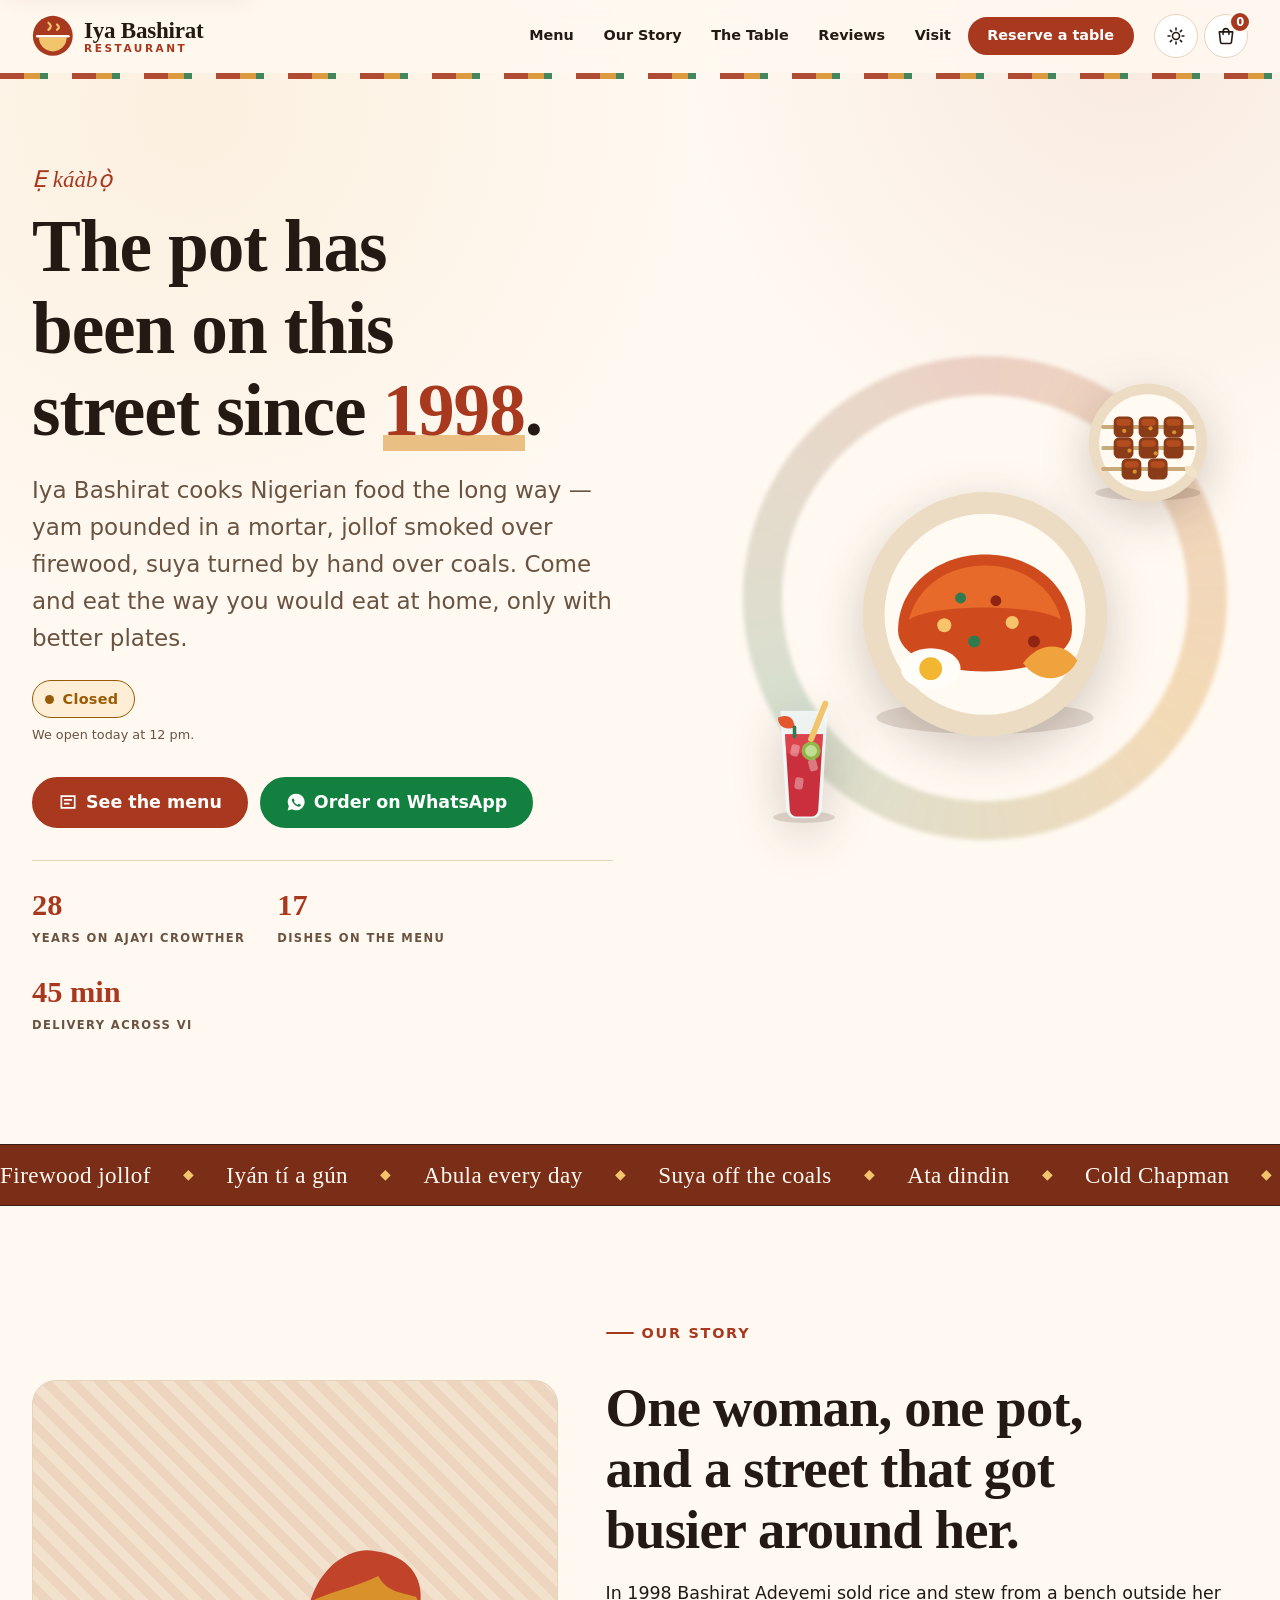
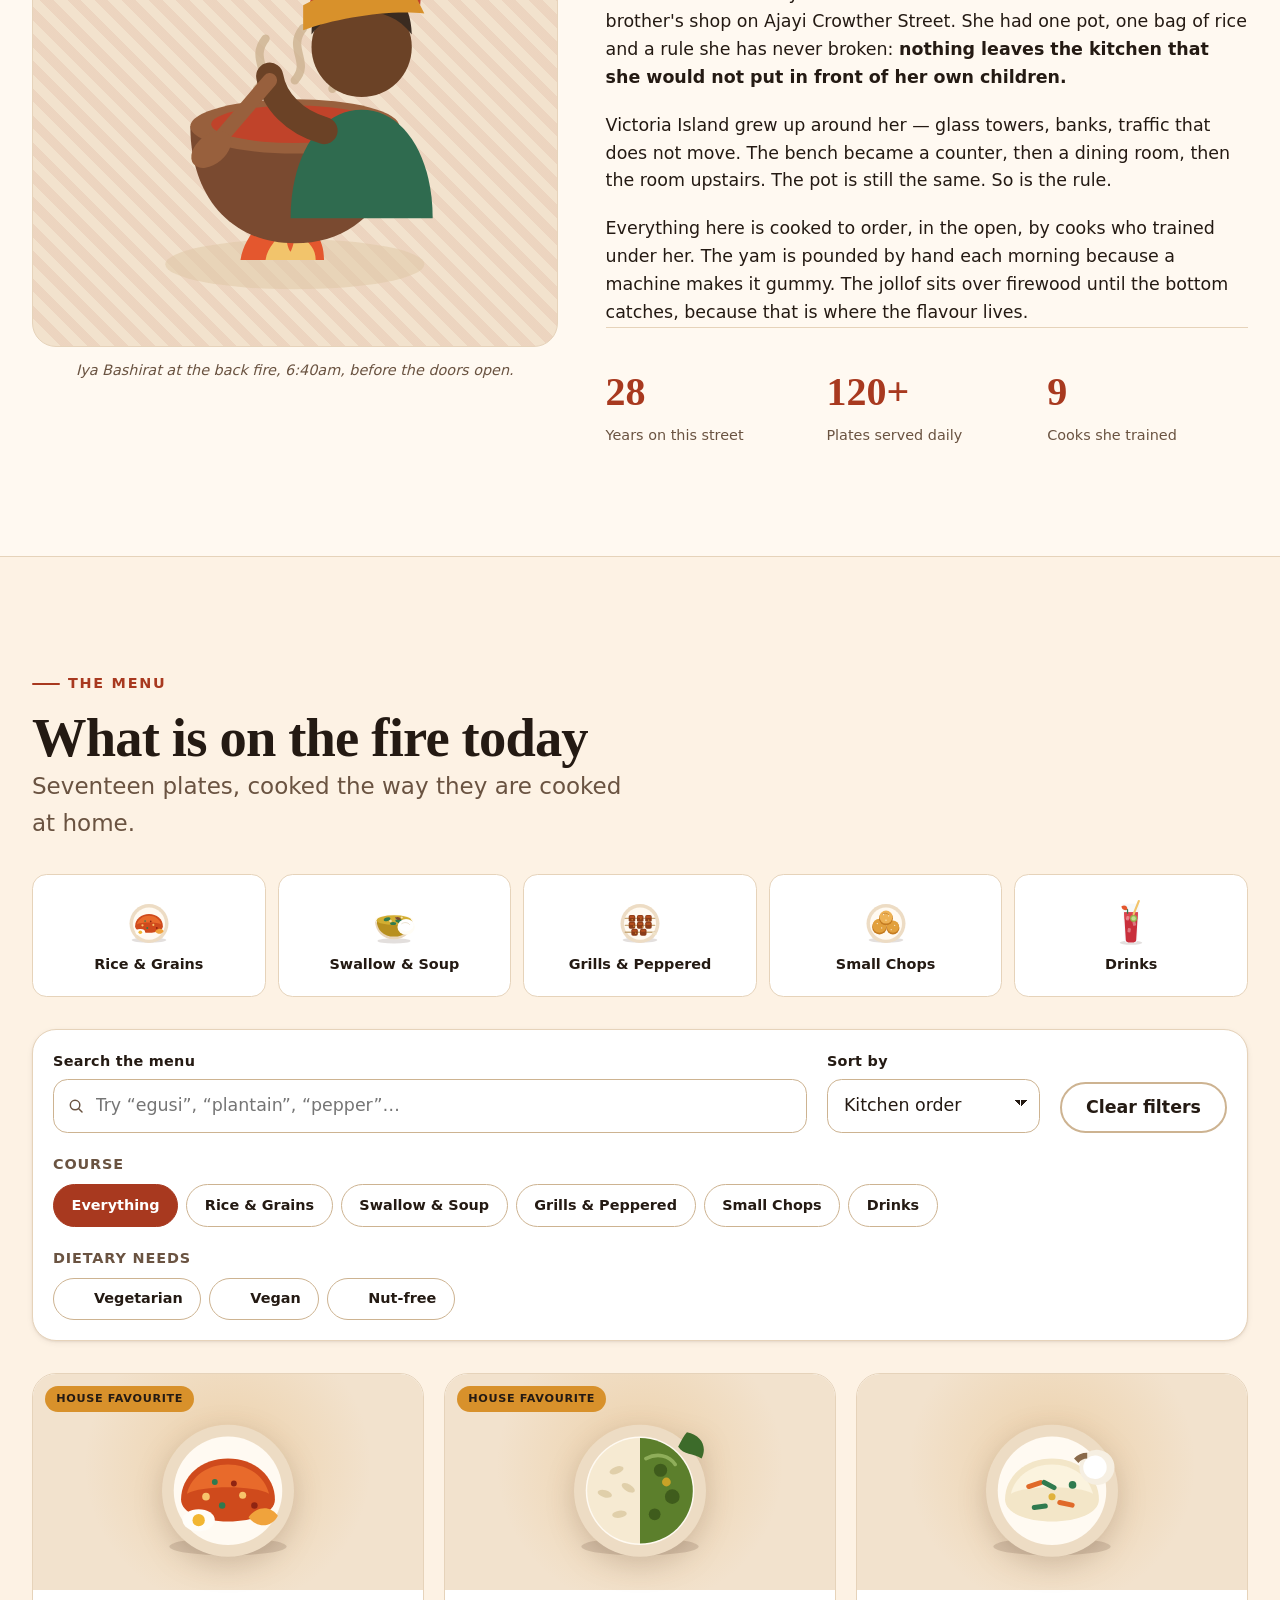
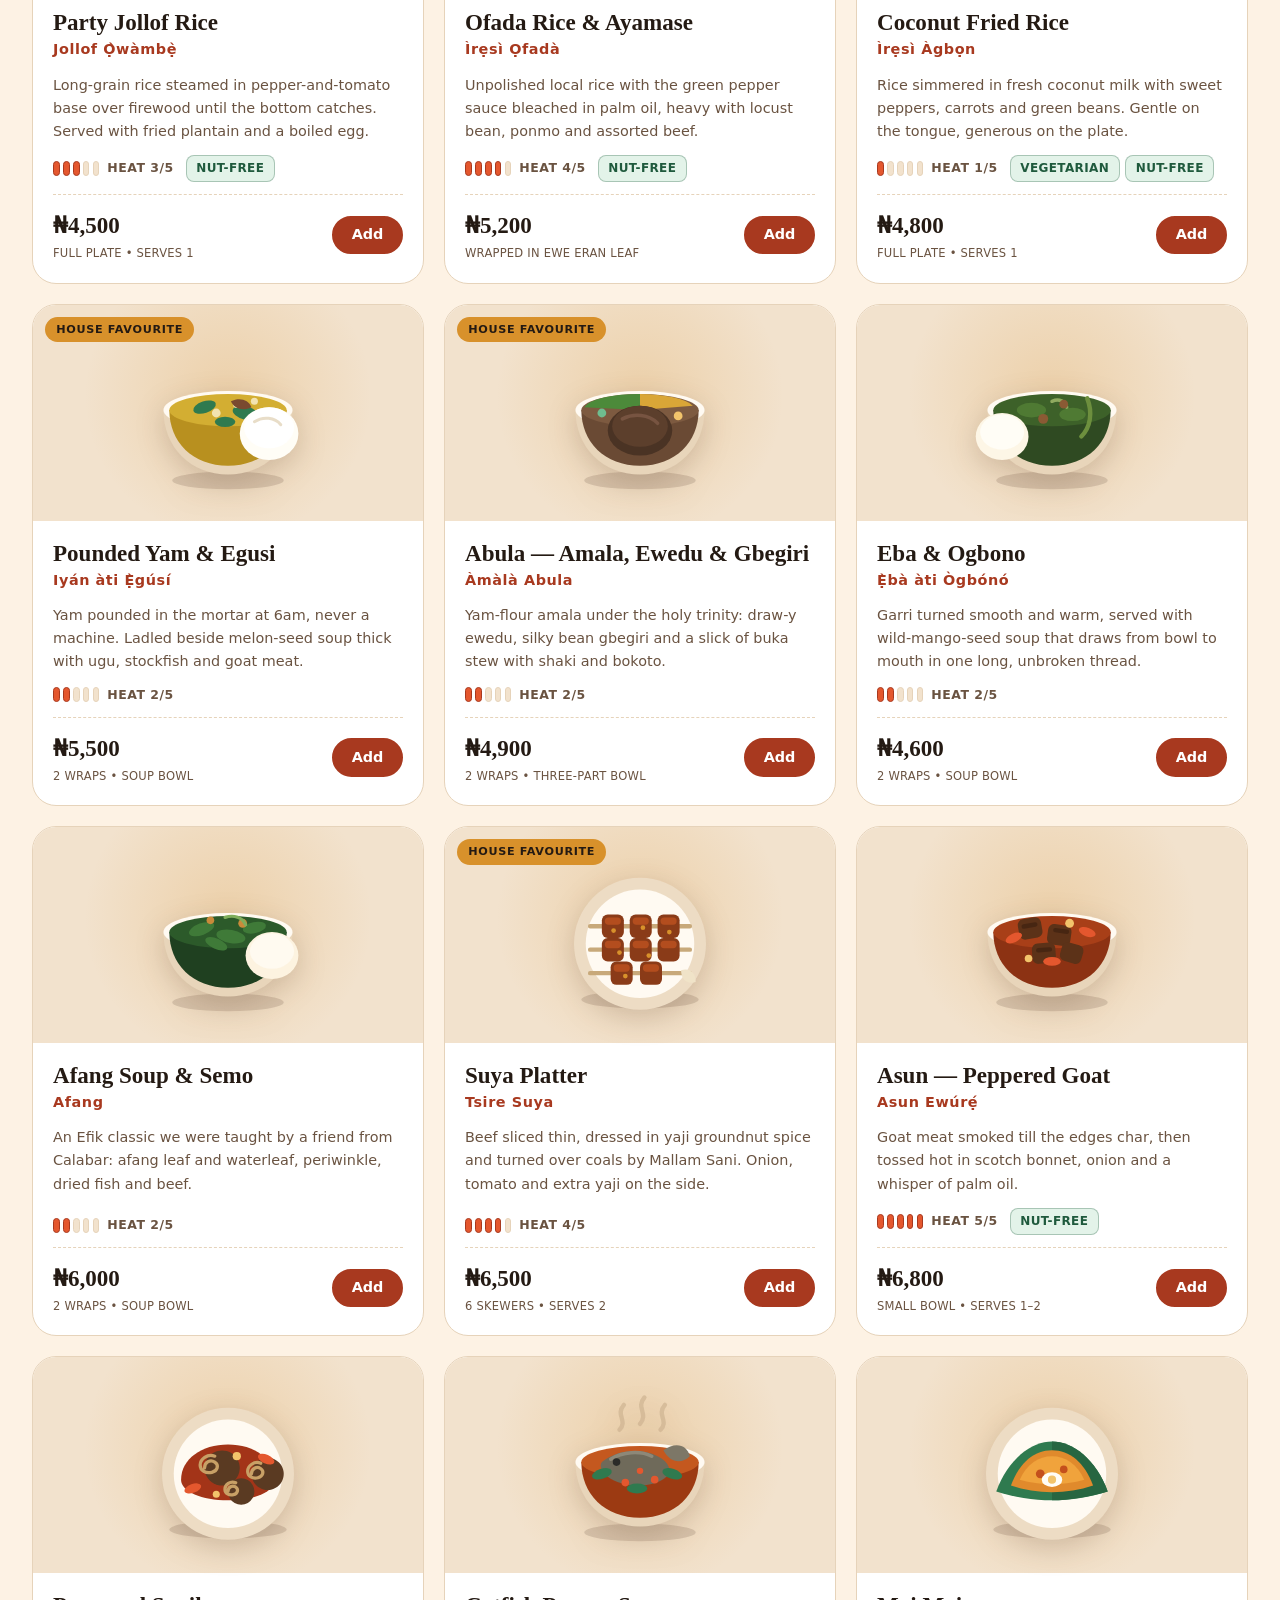
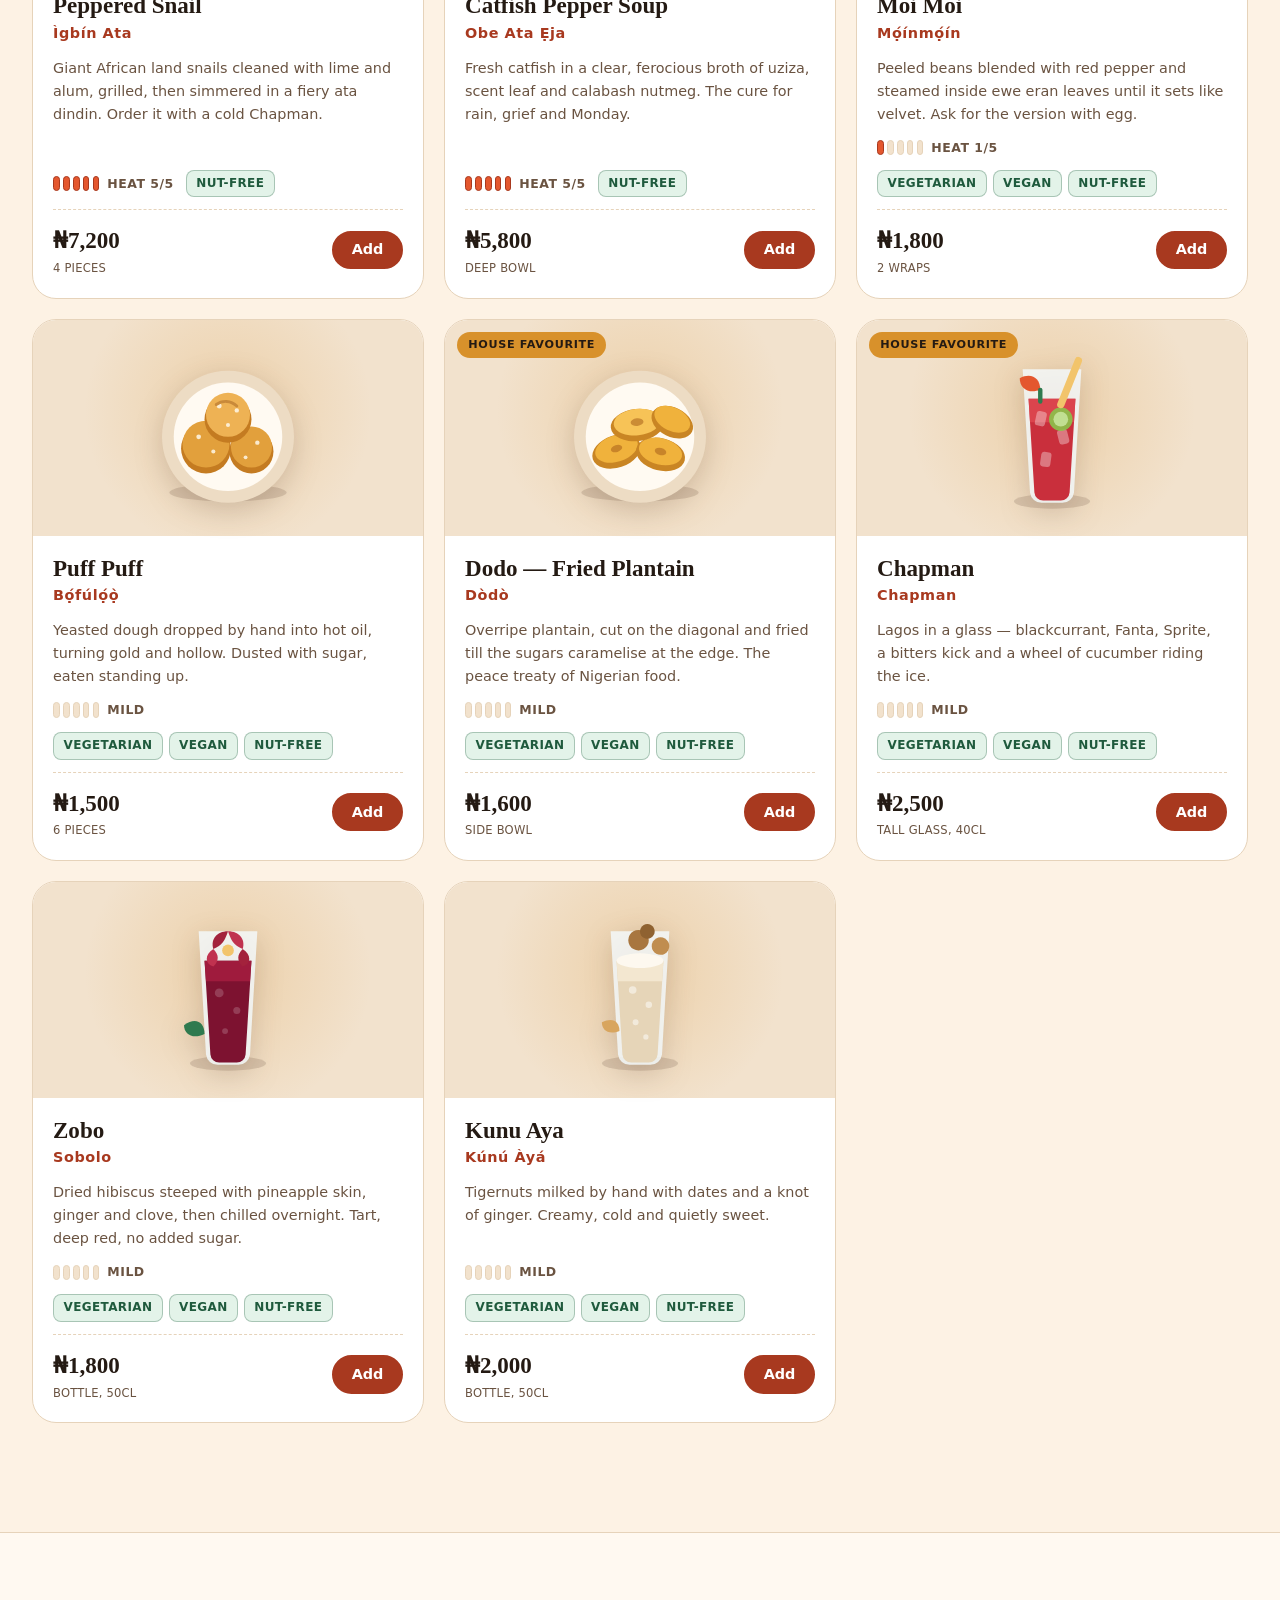
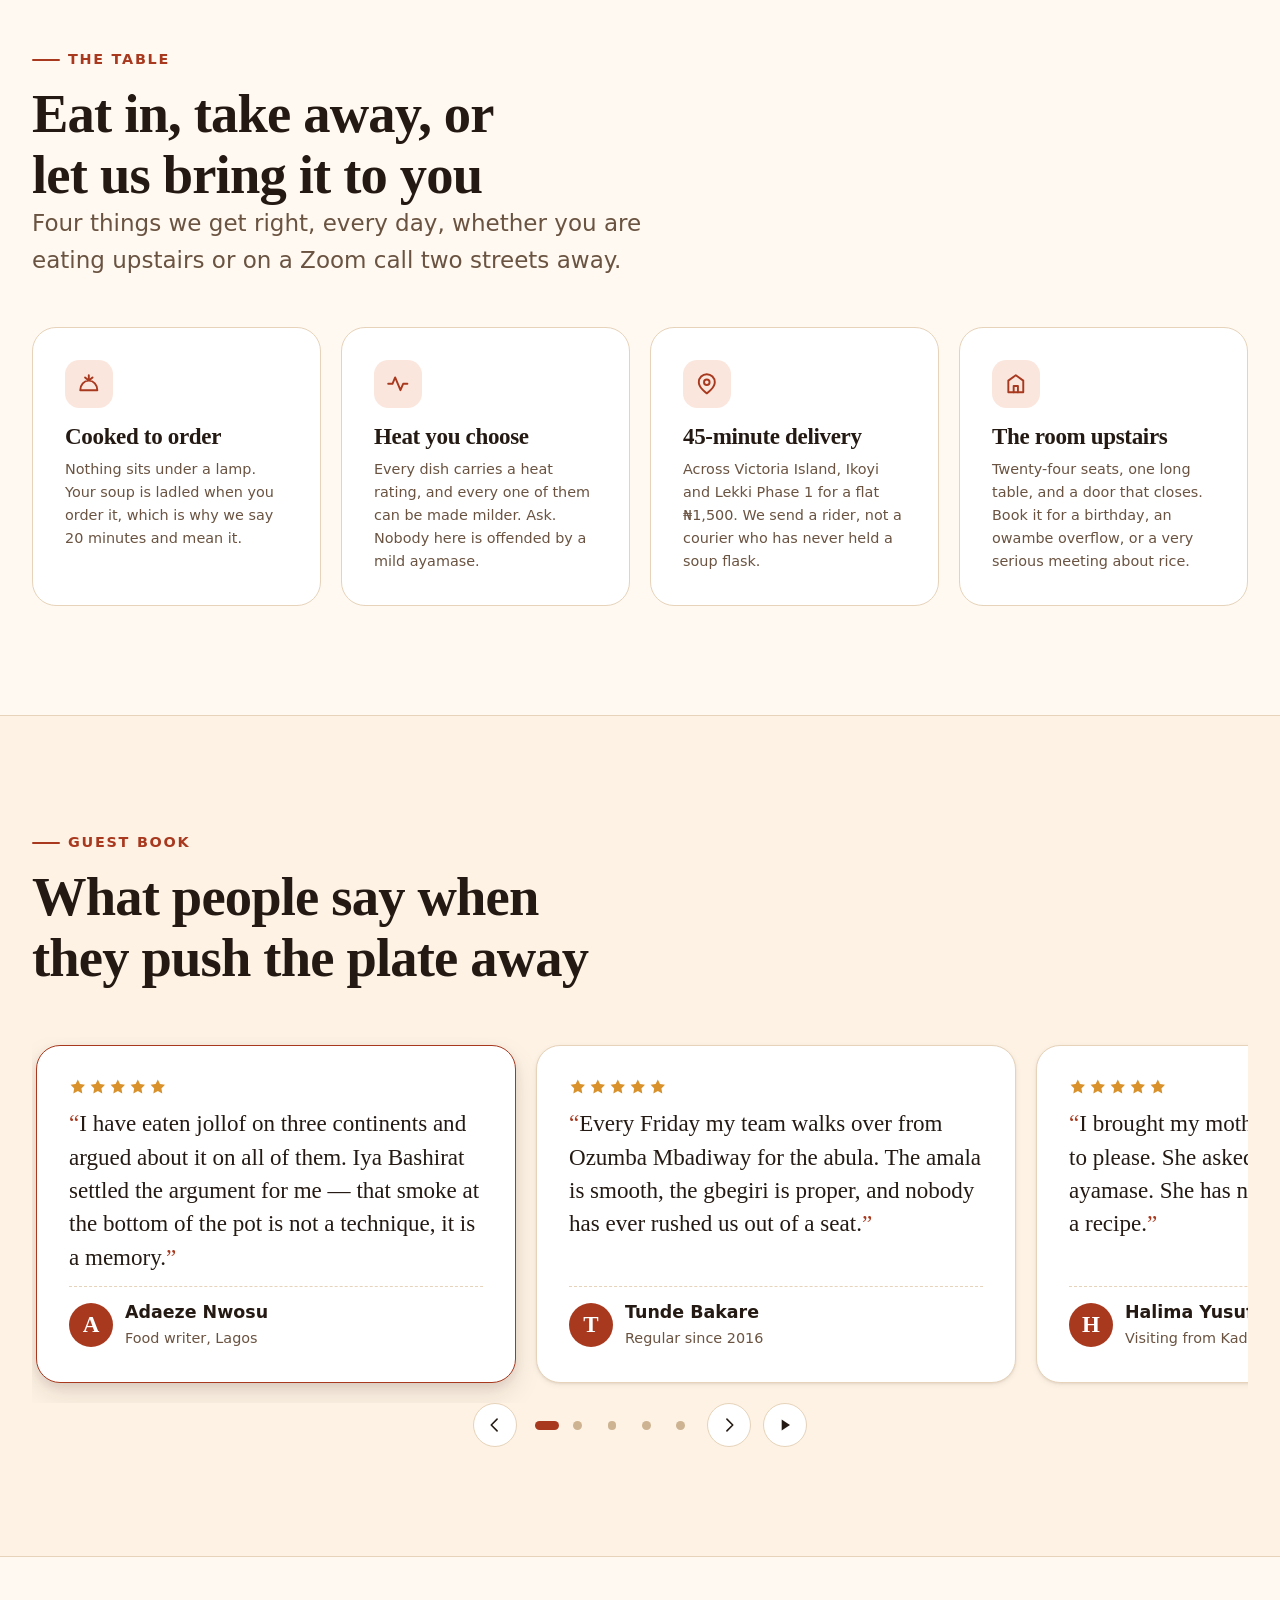
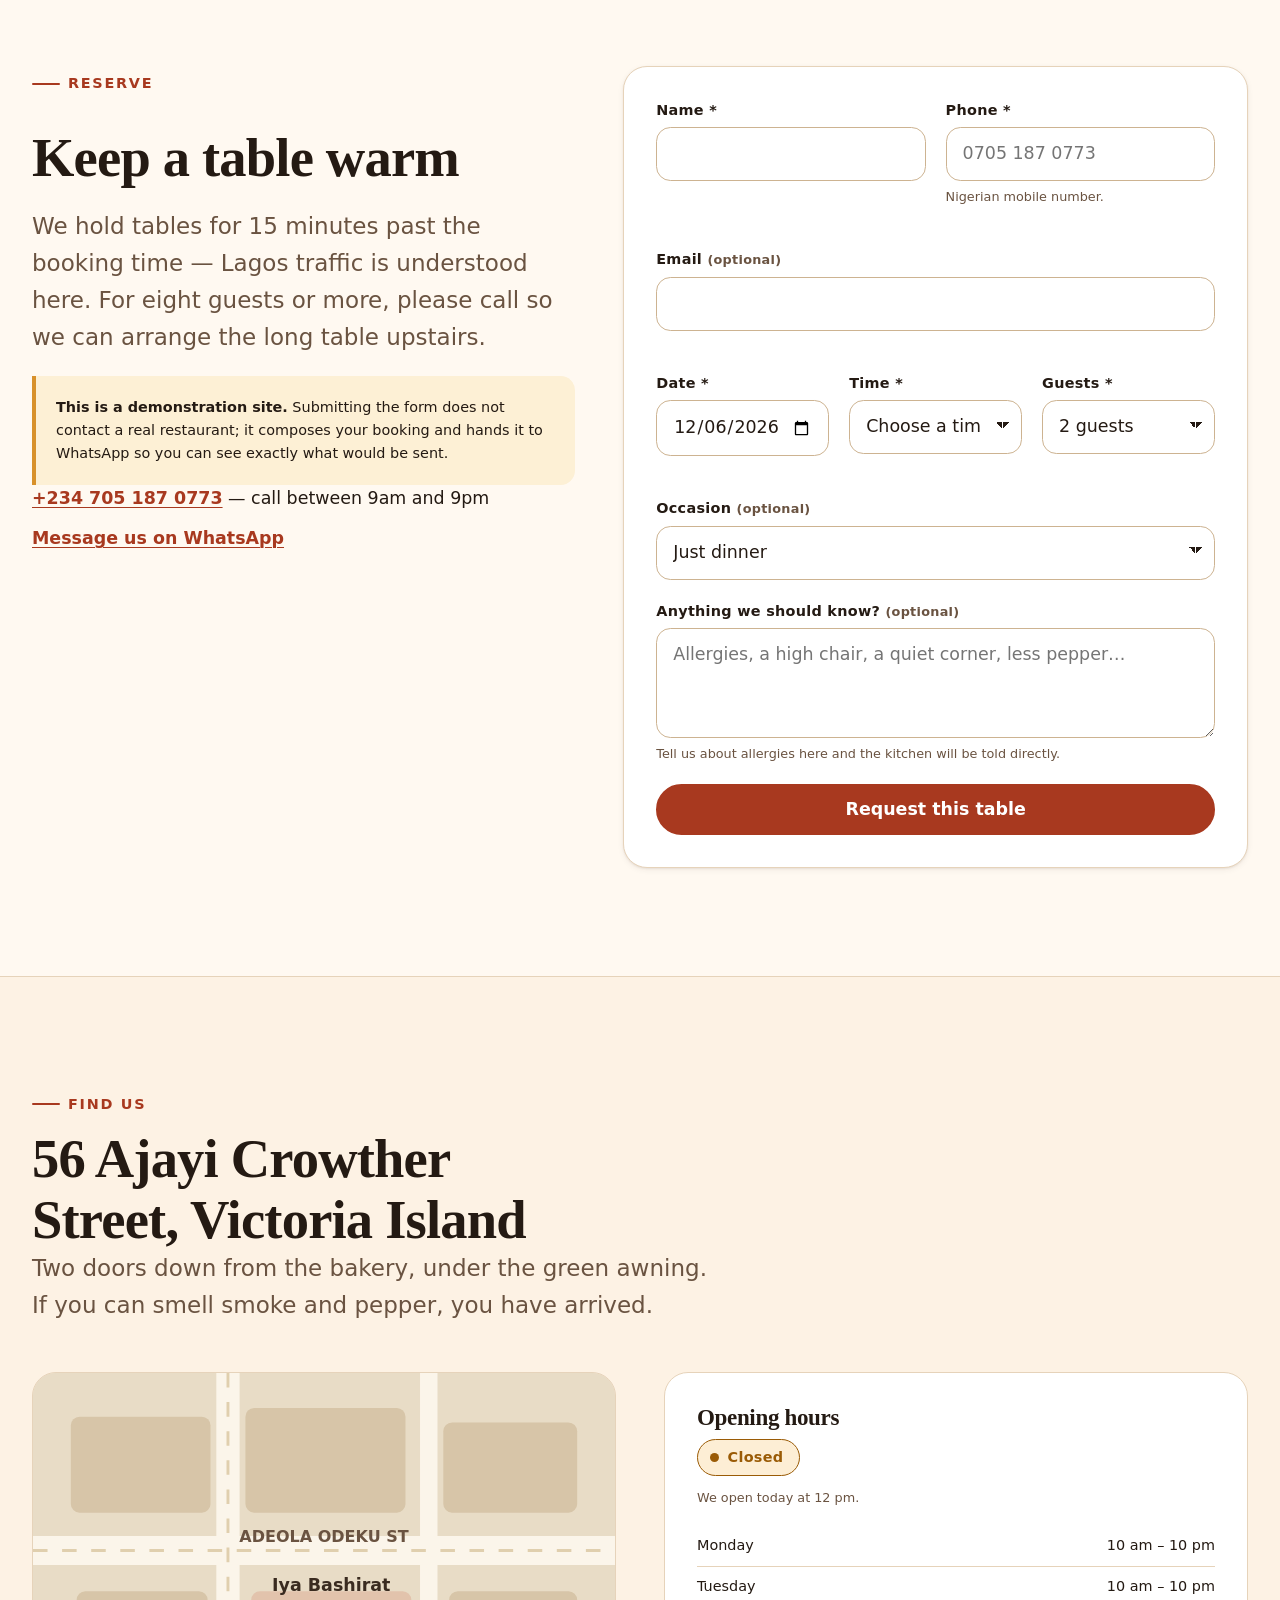
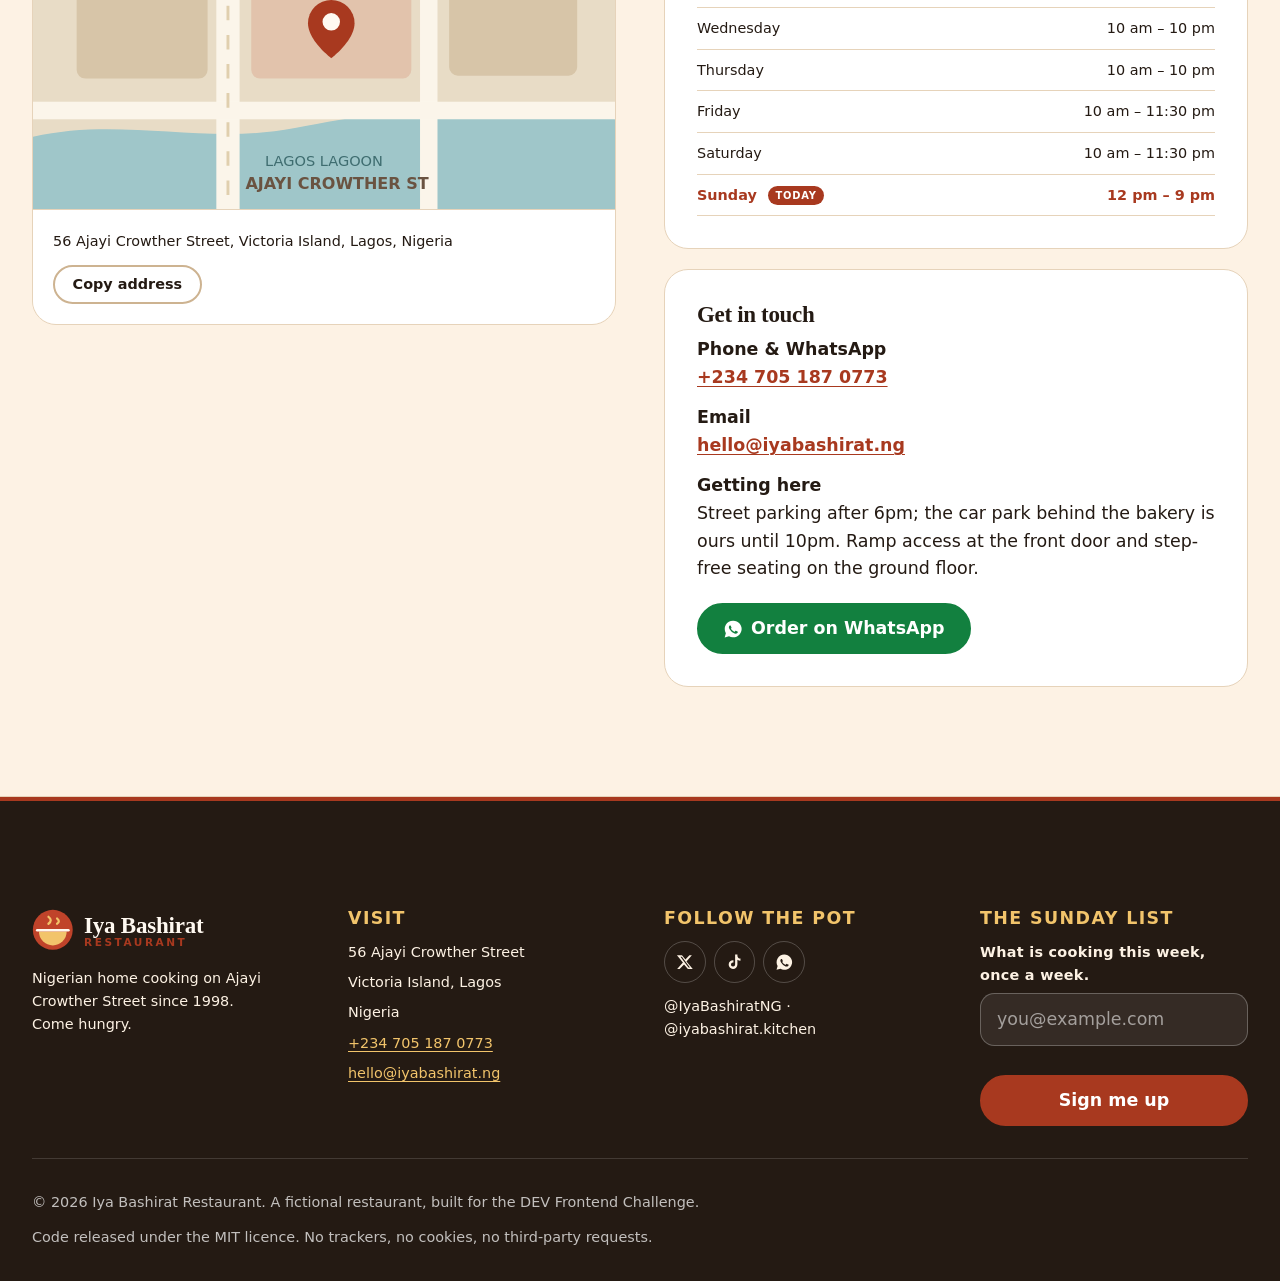
==== index.html @ 10c90447 "Iya Bashirat Restaurant — DEV Frontend Challenge landing page A landing page for a fictional Nigeria" ====
<!doctype html>
<html lang="en-NG" class="no-js">
<head>
<meta charset="utf-8">
<meta name="viewport" content="width=device-width, initial-scale=1">
<title>Iya Bashirat Restaurant — Nigerian Home Cooking in Victoria Island, Lagos</title>

<meta name="description" content="Iya Bashirat Restaurant serves jollof rice, abula, egusi, suya and pepper soup at 56 Ajayi Crowther Street, Victoria Island, Lagos. Order on WhatsApp or reserve a table.">
<meta name="theme-color" content="#fff8ef">
<meta name="color-scheme" content="light dark">

<meta property="og:type" content="restaurant">
<meta property="og:site_name" content="Iya Bashirat Restaurant">
<meta property="og:title" content="Iya Bashirat Restaurant — Nigerian Home Cooking in Lagos">
<meta property="og:description" content="Firewood jollof, pounded yam, suya from the coal pit. 56 Ajayi Crowther Street, Victoria Island.">
<meta property="og:locale" content="en_NG">
<meta name="twitter:card" content="summary_large_image">
<meta name="twitter:site" content="@IyaBashiratNG">

<link rel="icon" href="data:image/svg+xml,%3Csvg xmlns='http://www.w3.org/2000/svg' viewBox='0 0 32 32'%3E%3Crect width='32' height='32' rx='8' fill='%23a8391f'/%3E%3Cpath d='M5 17h22a11 11 0 0 1-22 0z' fill='%23f2c46b'/%3E%3Cpath d='M4 16h24' stroke='%23fff9f1' stroke-width='2.4' stroke-linecap='round'/%3E%3Cpath d='M16 6.5c2.2 1.6 2.2 3.4 0 5' stroke='%23f2c46b' stroke-width='2' stroke-linecap='round' fill='none'/%3E%3C/svg%3E">
<link rel="manifest" href="site.webmanifest">

<link rel="stylesheet" href="assets/css/base.css">
<link rel="stylesheet" href="assets/css/components.css">
<link rel="stylesheet" href="assets/css/sections.css">

<script type="module" src="assets/js/main.js"></script>

<script type="application/ld+json">
{
  "@context": "https://schema.org",
  "@type": "Restaurant",
  "name": "Iya Bashirat Restaurant",
  "description": "Nigerian home cooking — jollof rice, abula, egusi, suya and pepper soup — served in Victoria Island, Lagos since 1998.",
  "servesCuisine": ["Nigerian", "West African", "Yoruba"],
  "priceRange": "₦₦",
  "telephone": "+2347051870773",
  "email": "hello@iyabashirat.ng",
  "address": {
    "@type": "PostalAddress",
    "streetAddress": "56 Ajayi Crowther Street",
    "addressLocality": "Victoria Island",
    "addressRegion": "Lagos",
    "addressCountry": "NG"
  },
  "geo": { "@type": "GeoCoordinates", "latitude": 6.4281, "longitude": 3.4219 },
  "sameAs": [
    "https://x.com/IyaBashiratNG",
    "https://www.tiktok.com/@iyabashirat.kitchen"
  ],
  "openingHoursSpecification": [
    { "@type": "OpeningHoursSpecification", "dayOfWeek": ["Monday","Tuesday","Wednesday","Thursday"], "opens": "10:00", "closes": "22:00" },
    { "@type": "OpeningHoursSpecification", "dayOfWeek": ["Friday","Saturday"], "opens": "10:00", "closes": "23:30" },
    { "@type": "OpeningHoursSpecification", "dayOfWeek": "Sunday", "opens": "12:00", "closes": "21:00" }
  ],
  "acceptsReservations": "True"
}
</script>
</head>

<body>
<a class="skip-link" href="#main">Skip to main content</a>
<div id="header-sentinel" aria-hidden="true"></div>

<!-- ============================================================ header -->
<header class="site-header">
  <div class="shell header__inner">
    <a class="brand" href="#top">
      <svg class="brand__mark" viewBox="0 0 48 48" aria-hidden="true" focusable="false">
        <circle cx="24" cy="24" r="23" fill="var(--brand)"/>
        <path d="M8 26h32a16 16 0 0 1-32 0z" fill="var(--gold-300)"/>
        <path d="M6 24.5h36" stroke="var(--cream-50)" stroke-width="3" stroke-linecap="round"/>
        <path d="M19 9c3.5 2.6 3.5 5.4 0 8M29 11c2.6 2 2.6 4 0 6" stroke="var(--gold-300)"
              stroke-width="2.6" stroke-linecap="round" fill="none"/>
      </svg>
      <span>
        <span class="brand__name">Iya Bashirat</span>
        <span class="brand__sub">Restaurant</span>
      </span>
    </a>

    <nav id="primary-nav" class="site-nav" aria-label="Primary">
      <ul class="nav__list">
        <li><a class="nav__link" href="#menu">Menu</a></li>
        <li><a class="nav__link" href="#story">Our Story</a></li>
        <li><a class="nav__link" href="#experience">The Table</a></li>
        <li><a class="nav__link" href="#reviews">Reviews</a></li>
        <li><a class="nav__link" href="#visit">Visit</a></li>
        <li><a class="btn btn--primary btn--sm" href="#reserve">Reserve a table</a></li>
      </ul>
    </nav>

    <div class="header__actions">
      <button type="button" class="icon-btn" id="theme-toggle" aria-pressed="false"
              aria-label="Switch to dark mode" title="Switch to dark mode">
        <svg viewBox="0 0 24 24" aria-hidden="true" focusable="false">
          <circle cx="12" cy="12" r="4.2"/>
          <path d="M12 2.5v2.2M12 19.3v2.2M2.5 12h2.2M19.3 12h2.2M5.2 5.2l1.6 1.6M17.2 17.2l1.6 1.6M18.8 5.2l-1.6 1.6M6.8 17.2l-1.6 1.6"/>
        </svg>
      </button>

      <button type="button" class="icon-btn tray-toggle" id="tray-toggle" aria-label="Order tray, empty">
        <svg viewBox="0 0 24 24" aria-hidden="true" focusable="false">
          <path d="M4 7h16l-1.4 12.1a2 2 0 0 1-2 1.9H7.4a2 2 0 0 1-2-1.9z"/>
          <path d="M8.5 10V6.6a3.5 3.5 0 0 1 7 0V10"/>
        </svg>
        <span class="tray-toggle__count" id="tray-count" hidden>0</span>
      </button>

      <button type="button" class="icon-btn nav-toggle" id="nav-toggle"
              aria-expanded="false" aria-controls="primary-nav" aria-label="Open menu">
        <svg viewBox="0 0 24 24" aria-hidden="true" focusable="false">
          <path d="M4 7h16M4 12h16M4 17h16"/>
        </svg>
      </button>
    </div>
  </div>
</header>

<main id="main">

  <!-- ============================================================ hero -->
  <section class="hero" id="top" aria-labelledby="hero-title">
    <div class="shell hero__grid">
      <div>
        <p class="hero__greeting" lang="yo">Ẹ káàbọ̀ <span lang="en" class="visually-hidden">— welcome</span></p>
        <h1 class="hero__title" id="hero-title">
          The pot has been on this street since <em>1998</em>.
        </h1>
        <p class="lede">
          Iya Bashirat cooks Nigerian food the long way — yam pounded in a mortar,
          jollof smoked over firewood, suya turned by hand over coals. Come and eat
          the way you would eat at home, only with better plates.
        </p>

        <p class="open-badge is-open" data-open-badge style="margin-top:1.5rem">
          <span class="open-badge__dot" aria-hidden="true"></span>
          <span data-open-label>Open now</span>
        </p>
        <p class="field__hint" data-open-detail style="margin-top:.4rem">
          Serving daily from 10 in the morning.
        </p>

        <div class="hero__actions">
          <a class="btn btn--primary" href="#menu">
            <svg class="btn__icon" viewBox="0 0 24 24" aria-hidden="true" focusable="false">
              <path d="M4 5h16v14H4z" fill="none" stroke="currentColor" stroke-width="2"/>
              <path d="M8 9.5h8M8 14h5" stroke="currentColor" stroke-width="2" stroke-linecap="round"/>
            </svg>
            See the menu
          </a>
          <a class="btn btn--whatsapp" data-whatsapp-message="Hello Iya Bashirat! I would like to place an order."
             href="https://wa.me/2347051870773" target="_blank" rel="noopener noreferrer">
            <svg class="btn__icon" viewBox="0 0 24 24" aria-hidden="true" focusable="false">
              <path d="M12 2a10 10 0 0 0-8.6 15L2 22l5.2-1.4A10 10 0 1 0 12 2zm5.6 14.2c-.2.7-1.4 1.3-2 1.4-.5.1-1.1.1-1.8-.1a13 13 0 0 1-5.9-5.2c-.4-.7-.9-1.6-.9-2.5s.5-1.4.7-1.6c.2-.2.4-.3.6-.3h.5c.2 0 .4 0 .6.5l.8 2c.1.2 0 .4-.1.5l-.4.5c-.1.2-.3.3-.1.6a9 9 0 0 0 3.8 3.3c.3.1.5.1.6-.1l.7-.9c.2-.2.3-.2.6-.1l2 .9c.3.1.4.2.4.4z"/>
            </svg>
            Order on WhatsApp
          </a>
        </div>

        <dl class="hero__facts">
          <div class="hero__fact">
            <dt>Years on Ajayi Crowther</dt>
            <dd>28</dd>
          </div>
          <div class="hero__fact">
            <dt>Dishes on the menu</dt>
            <dd>17</dd>
          </div>
          <div class="hero__fact">
            <dt>Delivery across VI</dt>
            <dd>45 min</dd>
          </div>
        </dl>
      </div>

      <div class="hero__plate" aria-hidden="true">
        <div class="hero__plate-ring"></div>
        <svg class="hero__dish hero__dish--main" viewBox="0 0 120 120"><use href="#dish-jollof"></use></svg>
        <svg class="hero__dish hero__dish--a" viewBox="0 0 120 120"><use href="#dish-suya"></use></svg>
        <svg class="hero__dish hero__dish--b" viewBox="0 0 120 120"><use href="#dish-chapman"></use></svg>
      </div>
    </div>
  </section>

  <!-- ========================================================== ribbon -->
  <div class="ribbon" aria-hidden="true">
    <div class="ribbon__track">
      <span class="ribbon__item">Firewood jollof</span>
      <span class="ribbon__item">Iyán tí a gún</span>
      <span class="ribbon__item">Abula every day</span>
      <span class="ribbon__item">Suya off the coals</span>
      <span class="ribbon__item">Ata dindin</span>
      <span class="ribbon__item">Cold Chapman</span>
      <span class="ribbon__item">Firewood jollof</span>
      <span class="ribbon__item">Iyán tí a gún</span>
      <span class="ribbon__item">Abula every day</span>
      <span class="ribbon__item">Suya off the coals</span>
      <span class="ribbon__item">Ata dindin</span>
      <span class="ribbon__item">Cold Chapman</span>
    </div>
  </div>

  <!-- =========================================================== story -->
  <section class="section" id="story" aria-labelledby="story-title">
    <div class="shell story__grid">
      <div data-reveal>
        <div class="story__portrait">
          <svg viewBox="0 0 220 240" role="img" aria-labelledby="portrait-title">
            <title id="portrait-title">An illustration of Iya Bashirat stirring a clay pot over a wood fire</title>
            <!-- fire -->
            <ellipse cx="110" cy="216" rx="62" ry="12" fill="#e0c9a8" opacity=".55"/>
            <path d="M84 214c2-12 10-16 12-26 6 8 4 14 8 18 3-6 2-12 8-16 6 10 12 12 12 24z" fill="#e4572e"/>
            <path d="M96 214c1-7 6-9 7-15 4 5 3 9 5 11 2-4 1-7 5-9 4 6 7 7 7 13z" fill="#f2c46b"/>
            <!-- pot -->
            <path d="M60 150h100c0 34-20 56-50 56s-50-22-50-56z" fill="#7a4a30"/>
            <ellipse cx="110" cy="150" rx="50" ry="13" fill="#98603d"/>
            <ellipse cx="110" cy="149" rx="40" ry="9" fill="#c0432a"/>
            <!-- steam -->
            <path d="M92 132c8-8-4-14 4-24M110 128c8-9-4-15 4-25M128 132c8-8-4-14 4-24"
                  fill="none" stroke="#cdb391" stroke-width="4" stroke-linecap="round" opacity=".8"/>
            <!-- figure -->
            <path d="M150 200c0-30 14-52 34-52s34 22 34 52z" fill="#2f6b4f" transform="translate(-42 -6)"/>
            <circle cx="142" cy="112" r="24" fill="#6b4226"/>
            <path d="M118 106c0-16 11-27 24-27s24 11 24 27c-6-8-14-11-24-11s-18 3-24 11z" fill="#3a2b20"/>
            <!-- head wrap -->
            <path d="M116 96c4-22 20-32 32-30 16 2 24 12 22 26-4-6-12-4-18-10-8 8-24 8-36 14z" fill="#c0432a"/>
            <path d="M114 92c10-6 24-8 36-14 4 8 12 8 18 10l4 8c-16-2-42 2-58 8z" fill="#d8912b"/>
            <!-- arm to spoon -->
            <path d="M124 152c-14-4-24-14-26-26" fill="none" stroke="#6b4226" stroke-width="13" stroke-linecap="round"/>
            <path d="M98 128 74 156" stroke="#98603d" stroke-width="7" stroke-linecap="round"/>
            <ellipse cx="70" cy="161" rx="11" ry="7" fill="#98603d" transform="rotate(-40 70 161)"/>
          </svg>
        </div>
        <p class="story__caption">Iya Bashirat at the back fire, 6:40am, before the doors open.</p>
      </div>

      <div class="stack" data-reveal style="--reveal-delay:1">
        <p class="eyebrow">Our story</p>
        <h2 id="story-title">One woman, one pot, and a street that got busier around her.</h2>
        <p>
          In 1998 Bashirat Adeyemi sold rice and stew from a bench outside her brother's
          shop on Ajayi Crowther Street. She had one pot, one bag of rice and a rule she
          has never broken: <strong>nothing leaves the kitchen that she would not put in
          front of her own children.</strong>
        </p>
        <p>
          Victoria Island grew up around her — glass towers, banks, traffic that does not
          move. The bench became a counter, then a dining room, then the room upstairs.
          The pot is still the same. So is the rule.
        </p>
        <p>
          Everything here is cooked to order, in the open, by cooks who trained under her.
          The yam is pounded by hand each morning because a machine makes it gummy. The
          jollof sits over firewood until the bottom catches, because that is where the
          flavour lives.
        </p>

        <dl class="stats">
          <div>
            <dd class="stats__value" data-count="28">28</dd>
            <dt class="stats__label">Years on this street</dt>
          </div>
          <div>
            <dd class="stats__value" data-count="120" data-count-suffix="+">120+</dd>
            <dt class="stats__label">Plates served daily</dt>
          </div>
          <div>
            <dd class="stats__value" data-count="9">9</dd>
            <dt class="stats__label">Cooks she trained</dt>
          </div>
        </dl>
      </div>
    </div>
  </section>

  <!-- ============================================================ menu -->
  <section class="section section--tint" id="menu" aria-labelledby="menu-title">
    <div class="shell">
      <div class="menu__head">
        <div class="section-head" style="margin-bottom:0">
          <p class="eyebrow">The menu</p>
          <h2 id="menu-title">What is on the fire today</h2>
          <p class="lede" id="menu-blurb">
            Seventeen plates, cooked the way they are cooked at home.
          </p>
        </div>
      </div>

      <noscript>
        <p class="no-js-note">
          The interactive menu needs JavaScript. You can still see everything we cook by
          calling <a href="tel:+2347051870773">+234 705 187 0773</a> — we will read it to you.
        </p>
      </noscript>

      <ul class="category-strip">
        <li>
          <button type="button" class="category-tile" data-jump-category="rice">
            <svg viewBox="0 0 120 120" aria-hidden="true"><use href="#dish-jollof"></use></svg>
            Rice &amp; Grains
          </button>
        </li>
        <li>
          <button type="button" class="category-tile" data-jump-category="swallow">
            <svg viewBox="0 0 120 120" aria-hidden="true"><use href="#dish-egusi"></use></svg>
            Swallow &amp; Soup
          </button>
        </li>
        <li>
          <button type="button" class="category-tile" data-jump-category="grill">
            <svg viewBox="0 0 120 120" aria-hidden="true"><use href="#dish-suya"></use></svg>
            Grills &amp; Peppered
          </button>
        </li>
        <li>
          <button type="button" class="category-tile" data-jump-category="chops">
            <svg viewBox="0 0 120 120" aria-hidden="true"><use href="#dish-puffpuff"></use></svg>
            Small Chops
          </button>
        </li>
        <li>
          <button type="button" class="category-tile" data-jump-category="drinks">
            <svg viewBox="0 0 120 120" aria-hidden="true"><use href="#dish-chapman"></use></svg>
            Drinks
          </button>
        </li>
      </ul>

      <form class="filters" id="menu-filters" role="search" aria-label="Filter the menu">
        <div class="filters__row">
          <div class="field filters__search">
            <label class="field__label" for="menu-search">Search the menu</label>
            <div class="search-control">
              <svg viewBox="0 0 24 24" aria-hidden="true" focusable="false">
                <circle cx="11" cy="11" r="6.5"/>
                <path d="m16 16 4.5 4.5" stroke-linecap="round"/>
              </svg>
              <input class="field__control" type="search" id="menu-search" name="q"
                     placeholder="Try “egusi”, “plantain”, “pepper”…"
                     autocomplete="off" spellcheck="false">
            </div>
          </div>

          <div class="field filters__sort">
            <label class="field__label" for="menu-sort">Sort by</label>
            <select class="field__control" id="menu-sort" name="sort">
              <option value="default">Kitchen order</option>
              <option value="price-asc">Price: low to high</option>
              <option value="price-desc">Price: high to low</option>
              <option value="spice-desc">Heat: hottest first</option>
              <option value="name">Name: A to Z</option>
            </select>
          </div>

          <div class="filters__reset">
            <button type="button" class="btn btn--ghost" id="menu-reset">Clear filters</button>
          </div>
        </div>

        <fieldset class="fieldset">
          <legend class="fieldset__legend">Course</legend>
          <ul class="chip-list" id="category-chips">
            <!-- Chips are rendered from data by assets/js/modules/menu.js -->
          </ul>
        </fieldset>

        <fieldset class="fieldset">
          <legend class="fieldset__legend">Dietary needs</legend>
          <ul class="chip-list" id="diet-toggles">
            <!-- Toggles are rendered from data by assets/js/modules/menu.js -->
          </ul>
        </fieldset>
      </form>

      <p class="visually-hidden" id="menu-status" role="status" aria-live="polite"></p>

      <ul class="dish-grid" id="menu-grid">
        <!-- Dish cards are rendered from data by assets/js/modules/menu.js -->
      </ul>

      <div class="menu__empty" id="menu-empty" hidden>
        <h3>Nothing matches that</h3>
        <p>Try a different course, or clear the filters and start again.</p>
        <button type="button" class="btn btn--primary" id="menu-empty-reset">Clear all filters</button>
      </div>
    </div>
  </section>

  <!-- ====================================================== experience -->
  <section class="section" id="experience" aria-labelledby="experience-title">
    <div class="shell">
      <div class="section-head" data-reveal>
        <p class="eyebrow">The table</p>
        <h2 id="experience-title">Eat in, take away, or let us bring it to you</h2>
        <p class="lede">
          Four things we get right, every day, whether you are eating upstairs or
          on a Zoom call two streets away.
        </p>
      </div>

      <ul class="feature-grid">
        <li class="feature" data-reveal>
          <span class="feature__icon" aria-hidden="true">
            <svg viewBox="0 0 24 24"><path d="M4 18c0-5 3.6-9 8-9s8 4 8 9zM12 9V4M8.5 6 12 9l3.5-3"/></svg>
          </span>
          <h3>Cooked to order</h3>
          <p>
            Nothing sits under a lamp. Your soup is ladled when you order it, which is
            why we say 20 minutes and mean it.
          </p>
        </li>

        <li class="feature" data-reveal style="--reveal-delay:1">
          <span class="feature__icon" aria-hidden="true">
            <svg viewBox="0 0 24 24"><path d="M3 12h4l2.5-6 5 12L17 12h4"/></svg>
          </span>
          <h3>Heat you choose</h3>
          <p>
            Every dish carries a heat rating, and every one of them can be made milder.
            Ask. Nobody here is offended by a mild ayamase.
          </p>
        </li>

        <li class="feature" data-reveal style="--reveal-delay:2">
          <span class="feature__icon" aria-hidden="true">
            <svg viewBox="0 0 24 24"><path d="M12 21s-7.5-5.2-7.5-10.5a7.5 7.5 0 0 1 15 0C19.5 15.8 12 21 12 21z"/><circle cx="12" cy="10.5" r="2.6"/></svg>
          </span>
          <h3>45-minute delivery</h3>
          <p>
            Across Victoria Island, Ikoyi and Lekki Phase 1 for a flat ₦1,500. We send a
            rider, not a courier who has never held a soup flask.
          </p>
        </li>

        <li class="feature" data-reveal style="--reveal-delay:3">
          <span class="feature__icon" aria-hidden="true">
            <svg viewBox="0 0 24 24"><path d="M5 20V9l7-5 7 5v11z"/><path d="M10 20v-6h4v6"/></svg>
          </span>
          <h3>The room upstairs</h3>
          <p>
            Twenty-four seats, one long table, and a door that closes. Book it for a
            birthday, an owambe overflow, or a very serious meeting about rice.
          </p>
        </li>
      </ul>
    </div>
  </section>

  <!-- ========================================================= reviews -->
  <section class="section section--tint" id="reviews" aria-labelledby="reviews-title">
    <div class="shell">
      <div class="section-head" data-reveal>
        <p class="eyebrow">Guest book</p>
        <h2 id="reviews-title">What people say when they push the plate away</h2>
      </div>

      <div class="carousel" id="reviews-carousel"
           role="group" aria-roledescription="carousel" aria-label="Guest reviews">
        <ul class="carousel__track" id="review-track" tabindex="0"
            aria-label="Reviews, use the left and right arrow keys to move between them">
          <!-- Slides are rendered from data by assets/js/modules/testimonials.js -->
        </ul>

        <div class="carousel__controls">
          <button type="button" class="icon-btn" id="review-prev" aria-label="Previous review">
            <svg viewBox="0 0 24 24" aria-hidden="true" focusable="false"><path d="m14.5 5-7 7 7 7"/></svg>
          </button>

          <ul class="carousel__dots" id="review-dots">
            <!-- Dots are rendered by assets/js/modules/testimonials.js -->
          </ul>

          <button type="button" class="icon-btn" id="review-next" aria-label="Next review">
            <svg viewBox="0 0 24 24" aria-hidden="true" focusable="false"><path d="m9.5 5 7 7-7 7"/></svg>
          </button>

          <button type="button" class="icon-btn" id="review-play" aria-pressed="false"
                  aria-label="Play reviews automatically" title="Play reviews automatically">
            <svg class="icon-play" viewBox="0 0 24 24" aria-hidden="true" focusable="false">
              <path d="M8 5.5 18 12 8 18.5z" fill="currentColor" stroke="none"/>
            </svg>
            <svg class="icon-pause" viewBox="0 0 24 24" aria-hidden="true" focusable="false">
              <path d="M9.5 5v14M14.5 5v14"/>
            </svg>
          </button>
        </div>
      </div>
    </div>
  </section>

  <!-- ========================================================= reserve -->
  <section class="section" id="reserve" aria-labelledby="reserve-title">
    <div class="shell reserve__grid">
      <div class="stack" data-reveal>
        <p class="eyebrow">Reserve</p>
        <h2 id="reserve-title">Keep a table warm</h2>
        <p class="lede">
          We hold tables for 15 minutes past the booking time — Lagos traffic is
          understood here. For eight guests or more, please call so we can arrange
          the long table upstairs.
        </p>
        <p class="reserve__note">
          <strong>This is a demonstration site.</strong> Submitting the form does not
          contact a real restaurant; it composes your booking and hands it to WhatsApp
          so you can see exactly what would be sent.
        </p>
        <ul class="contact-list">
          <li>
            <a data-phone-link href="tel:+2347051870773">+234 705 187 0773</a>
            — call between 9am and 9pm
          </li>
          <li>
            <a data-whatsapp-message="Hello Iya Bashirat! I would like to ask about a booking."
               href="https://wa.me/2347051870773" target="_blank" rel="noopener noreferrer">
              Message us on WhatsApp
            </a>
          </li>
        </ul>
      </div>

      <form class="reserve__form" id="reservation-form" novalidate data-reveal style="--reveal-delay:1">
        <p class="visually-hidden" id="reservation-status" role="alert"></p>

        <div class="form-row form-row--2">
          <div class="field">
            <label class="field__label" for="res-name">Name <span aria-hidden="true">*</span></label>
            <input class="field__control" type="text" id="res-name" name="name"
                   autocomplete="name" required data-validate
                   data-error-required="Please tell us the name for the booking."
                   aria-describedby="res-name-error">
            <span class="field__error" id="res-name-error" aria-live="polite"></span>
          </div>

          <div class="field">
            <label class="field__label" for="res-phone">Phone <span aria-hidden="true">*</span></label>
            <input class="field__control" type="tel" id="res-phone" name="phone"
                   autocomplete="tel" inputmode="tel" placeholder="0705 187 0773"
                   required data-validate
                   data-error-required="We need a number to confirm the booking."
                   aria-describedby="res-phone-hint res-phone-error">
            <span class="field__hint" id="res-phone-hint">Nigerian mobile number.</span>
            <span class="field__error" id="res-phone-error" aria-live="polite"></span>
          </div>
        </div>

        <div class="field">
          <label class="field__label" for="res-email">Email <span class="field__hint">(optional)</span></label>
          <input class="field__control" type="email" id="res-email" name="email"
                 autocomplete="email" data-validate aria-describedby="res-email-error">
          <span class="field__error" id="res-email-error" aria-live="polite"></span>
        </div>

        <div class="form-row form-row--3">
          <div class="field">
            <label class="field__label" for="res-date">Date <span aria-hidden="true">*</span></label>
            <input class="field__control" type="date" id="res-date" name="date"
                   required data-validate
                   data-error-required="Choose a date for your visit."
                   aria-describedby="res-date-error">
            <span class="field__error" id="res-date-error" aria-live="polite"></span>
          </div>

          <div class="field">
            <label class="field__label" for="res-time">Time <span aria-hidden="true">*</span></label>
            <select class="field__control" id="res-time" name="time" required data-validate
                    data-error-required="Choose a seating time."
                    aria-describedby="res-time-error">
              <option value="">Choose a time</option>
            </select>
            <span class="field__error" id="res-time-error" aria-live="polite"></span>
          </div>

          <div class="field">
            <label class="field__label" for="res-guests">Guests <span aria-hidden="true">*</span></label>
            <select class="field__control" id="res-guests" name="guests" required data-validate
                    data-error-required="How many are coming?"
                    aria-describedby="res-guests-error">
              <option value="1">1 guest</option>
              <option value="2" selected>2 guests</option>
              <option value="3">3 guests</option>
              <option value="4">4 guests</option>
              <option value="5">5 guests</option>
              <option value="6">6 guests</option>
              <option value="7">7 guests</option>
              <option value="8">8 guests</option>
            </select>
            <span class="field__error" id="res-guests-error" aria-live="polite"></span>
          </div>
        </div>

        <div class="field">
          <label class="field__label" for="res-occasion">Occasion <span class="field__hint">(optional)</span></label>
          <select class="field__control" id="res-occasion" name="occasion">
            <option value="none">Just dinner</option>
            <option value="Birthday">Birthday</option>
            <option value="Anniversary">Anniversary</option>
            <option value="Business meal">Business meal</option>
            <option value="Family gathering">Family gathering</option>
          </select>
        </div>

        <div class="field">
          <label class="field__label" for="res-notes">
            Anything we should know? <span class="field__hint">(optional)</span>
          </label>
          <textarea class="field__control" id="res-notes" name="notes" rows="3"
                    placeholder="Allergies, a high chair, a quiet corner, less pepper…"
                    aria-describedby="res-notes-hint"></textarea>
          <span class="field__hint" id="res-notes-hint">
            Tell us about allergies here and the kitchen will be told directly.
          </span>
        </div>

        <button type="submit" class="btn btn--primary btn--block">Request this table</button>
      </form>
    </div>
  </section>

  <!-- =========================================================== visit -->
  <section class="section section--tint" id="visit" aria-labelledby="visit-title">
    <div class="shell">
      <div class="section-head" data-reveal>
        <p class="eyebrow">Find us</p>
        <h2 id="visit-title">56 Ajayi Crowther Street, Victoria Island</h2>
        <p class="lede">
          Two doors down from the bakery, under the green awning. If you can smell
          smoke and pepper, you have arrived.
        </p>
      </div>

      <div class="visit__grid">
        <div data-reveal>
          <div class="map">
            <svg viewBox="0 0 400 300" role="img" aria-labelledby="map-title map-desc">
              <title id="map-title">Stylised map of Ajayi Crowther Street, Victoria Island</title>
              <desc id="map-desc">
                Iya Bashirat Restaurant sits on Ajayi Crowther Street, one block back from
                Adeola Odeku Street, in Victoria Island, Lagos.
              </desc>
              <rect width="400" height="300" fill="#e8dcc6"/>
              <!-- water -->
              <path d="M0 250c60-14 120 6 180-6s160-26 220-6v62H0z" fill="#9fc6c9"/>
              <!-- blocks -->
              <g fill="#d7c5a8">
                <rect x="26" y="30" width="96" height="66" rx="6"/>
                <rect x="146" y="24" width="110" height="72" rx="6"/>
                <rect x="282" y="34" width="92" height="62" rx="6"/>
                <rect x="30" y="150" width="90" height="60" rx="6"/>
                <rect x="286" y="150" width="88" height="58" rx="6"/>
              </g>
              <!-- roads -->
              <g stroke="#fbf5ea" fill="none" stroke-linecap="round">
                <path d="M0 122h400" stroke-width="20"/>
                <path d="M134 0v300" stroke-width="16"/>
                <path d="M272 0v300" stroke-width="12"/>
                <path d="M0 232h400" stroke-width="12"/>
              </g>
              <g stroke="#e0cfae" stroke-width="2" stroke-dasharray="10 10" fill="none">
                <path d="M0 122h400"/>
                <path d="M134 0v300"/>
              </g>
              <!-- our block -->
              <rect x="150" y="150" width="110" height="60" rx="6" fill="#c0432a" opacity=".16"/>
              <!-- labels -->
              <text x="200" y="116" text-anchor="middle" font-family="system-ui, sans-serif"
                    font-size="11" font-weight="700" fill="#6a5341">ADEOLA ODEKU ST</text>
              <text x="146" y="286" font-family="system-ui, sans-serif"
                    font-size="11" font-weight="700" fill="#6a5341">AJAYI CROWTHER ST</text>
              <text x="200" y="270" text-anchor="middle" font-family="system-ui, sans-serif"
                    font-size="10" fill="#3f6d70">LAGOS LAGOON</text>
              <!-- pin -->
              <g class="map__pin">
                <path d="M205 196c0 0-16-12-16-24a16 16 0 0 1 32 0c0 12-16 24-16 24z" fill="#a8391f"/>
                <circle cx="205" cy="171" r="6" fill="#fff9f1"/>
              </g>
              <text x="205" y="150" text-anchor="middle" font-family="system-ui, sans-serif"
                    font-size="12" font-weight="700" fill="#3a2b20">Iya Bashirat</text>
            </svg>
            <div class="map__caption">
              <p style="margin:0" id="address-text">
                56 Ajayi Crowther Street, Victoria Island, Lagos, Nigeria
              </p>
              <button type="button" class="btn btn--ghost btn--sm" id="copy-address">
                Copy address
              </button>
            </div>
          </div>
        </div>

        <div data-reveal style="--reveal-delay:1">
          <div class="info-card">
            <h3>Opening hours</h3>
            <p class="open-badge is-open" data-open-badge style="margin-bottom:.75rem">
              <span class="open-badge__dot" aria-hidden="true"></span>
              <span data-open-label>Open now</span>
            </p>
            <p class="field__hint" data-open-detail style="margin-bottom:1rem">
              Serving daily from 10 in the morning.
            </p>
            <table class="hours-table">
              <caption class="visually-hidden">Opening hours, West Africa Time</caption>
              <thead class="visually-hidden">
                <tr><th scope="col">Day</th><th scope="col">Hours</th></tr>
              </thead>
              <tbody id="hours-body">
                <tr><th scope="row">Monday</th><td>10 am – 10 pm</td></tr>
                <tr><th scope="row">Tuesday</th><td>10 am – 10 pm</td></tr>
                <tr><th scope="row">Wednesday</th><td>10 am – 10 pm</td></tr>
                <tr><th scope="row">Thursday</th><td>10 am – 10 pm</td></tr>
                <tr><th scope="row">Friday</th><td>10 am – 11:30 pm</td></tr>
                <tr><th scope="row">Saturday</th><td>10 am – 11:30 pm</td></tr>
                <tr><th scope="row">Sunday</th><td>12 pm – 9 pm</td></tr>
              </tbody>
            </table>
          </div>

          <div class="info-card">
            <h3>Get in touch</h3>
            <ul class="contact-list">
              <li>
                <strong>Phone &amp; WhatsApp</strong><br>
                <a data-phone-link href="tel:+2347051870773">+234 705 187 0773</a>
              </li>
              <li>
                <strong>Email</strong><br>
                <a href="mailto:hello@iyabashirat.ng">hello@iyabashirat.ng</a>
              </li>
              <li>
                <strong>Getting here</strong><br>
                Street parking after 6pm; the car park behind the bakery is ours until 10pm.
                Ramp access at the front door and step-free seating on the ground floor.
              </li>
            </ul>
            <p style="margin-top:1.25rem">
              <a class="btn btn--whatsapp"
                 data-whatsapp-message="Hello Iya Bashirat! I would like to place an order."
                 href="https://wa.me/2347051870773" target="_blank" rel="noopener noreferrer">
                <svg class="btn__icon" viewBox="0 0 24 24" aria-hidden="true" focusable="false">
                  <path d="M12 2a10 10 0 0 0-8.6 15L2 22l5.2-1.4A10 10 0 1 0 12 2zm5.6 14.2c-.2.7-1.4 1.3-2 1.4-.5.1-1.1.1-1.8-.1a13 13 0 0 1-5.9-5.2c-.4-.7-.9-1.6-.9-2.5s.5-1.4.7-1.6c.2-.2.4-.3.6-.3h.5c.2 0 .4 0 .6.5l.8 2c.1.2 0 .4-.1.5l-.4.5c-.1.2-.3.3-.1.6a9 9 0 0 0 3.8 3.3c.3.1.5.1.6-.1l.7-.9c.2-.2.3-.2.6-.1l2 .9c.3.1.4.2.4.4z"/>
                </svg>
                Order on WhatsApp
              </a>
            </p>
          </div>
        </div>
      </div>
    </div>
  </section>
</main>

<!-- ============================================================ footer -->
<footer class="site-footer">
  <div class="shell">
    <div class="footer__grid">
      <div>
        <a class="brand" href="#top" style="margin-bottom:1rem">
          <svg class="brand__mark" viewBox="0 0 48 48" aria-hidden="true" focusable="false">
            <circle cx="24" cy="24" r="23" fill="#c0432a"/>
            <path d="M8 26h32a16 16 0 0 1-32 0z" fill="#f2c46b"/>
            <path d="M6 24.5h36" stroke="#fff9f1" stroke-width="3" stroke-linecap="round"/>
            <path d="M19 9c3.5 2.6 3.5 5.4 0 8M29 11c2.6 2 2.6 4 0 6" stroke="#f2c46b"
                  stroke-width="2.6" stroke-linecap="round" fill="none"/>
          </svg>
          <span>
            <span class="brand__name">Iya Bashirat</span>
            <span class="brand__sub">Restaurant</span>
          </span>
        </a>
        <p style="font-size:var(--step--1);max-width:32ch">
          Nigerian home cooking on Ajayi Crowther Street since 1998. Come hungry.
        </p>
      </div>

      <div>
        <h3>Visit</h3>
        <ul class="footer__list">
          <li>56 Ajayi Crowther Street</li>
          <li>Victoria Island, Lagos</li>
          <li>Nigeria</li>
          <li><a data-phone-link href="tel:+2347051870773">+234 705 187 0773</a></li>
          <li><a href="mailto:hello@iyabashirat.ng">hello@iyabashirat.ng</a></li>
        </ul>
      </div>

      <div>
        <h3>Follow the pot</h3>
        <ul class="socials">
          <li>
            <a href="https://x.com/IyaBashiratNG" target="_blank" rel="noopener noreferrer">
              <svg viewBox="0 0 24 24" aria-hidden="true" focusable="false">
                <path d="M17.5 3h3.2l-7 8 8.2 10h-6.4l-5-6.1-5.8 6.1H1.5l7.5-8.6L1.2 3h6.6l4.5 5.6zm-1.1 16h1.8L7.7 4.8H5.8z"/>
              </svg>
              <span class="visually-hidden">Iya Bashirat on X, at IyaBashiratNG</span>
            </a>
          </li>
          <li>
            <a href="https://www.tiktok.com/@iyabashirat.kitchen" target="_blank" rel="noopener noreferrer">
              <svg viewBox="0 0 24 24" aria-hidden="true" focusable="false">
                <path d="M16.2 2h-3v13.1a2.7 2.7 0 1 1-2.2-2.7v-3a5.7 5.7 0 1 0 5.2 5.7V8.9a7 7 0 0 0 4 1.3V7.3a4.1 4.1 0 0 1-4-4.1z"/>
              </svg>
              <span class="visually-hidden">Iya Bashirat on TikTok, at iyabashirat.kitchen</span>
            </a>
          </li>
          <li>
            <a data-whatsapp-message="Hello Iya Bashirat!"
               href="https://wa.me/2347051870773" target="_blank" rel="noopener noreferrer">
              <svg viewBox="0 0 24 24" aria-hidden="true" focusable="false">
                <path d="M12 2a10 10 0 0 0-8.6 15L2 22l5.2-1.4A10 10 0 1 0 12 2zm5.6 14.2c-.2.7-1.4 1.3-2 1.4-.5.1-1.1.1-1.8-.1a13 13 0 0 1-5.9-5.2c-.4-.7-.9-1.6-.9-2.5s.5-1.4.7-1.6c.2-.2.4-.3.6-.3h.5c.2 0 .4 0 .6.5l.8 2c.1.2 0 .4-.1.5l-.4.5c-.1.2-.3.3-.1.6a9 9 0 0 0 3.8 3.3c.3.1.5.1.6-.1l.7-.9c.2-.2.3-.2.6-.1l2 .9c.3.1.4.2.4.4z"/>
              </svg>
              <span class="visually-hidden">Message Iya Bashirat on WhatsApp</span>
            </a>
          </li>
        </ul>
        <p style="margin-top:.75rem;font-size:var(--step--1)">
          <span aria-hidden="true">@IyaBashiratNG</span> ·
          <span aria-hidden="true">@iyabashirat.kitchen</span>
        </p>
      </div>

      <div>
        <h3>The Sunday list</h3>
        <form class="newsletter" id="newsletter-form" novalidate>
          <div class="field">
            <label class="field__label" for="newsletter-email">
              What is cooking this week, once a week.
            </label>
            <input class="field__control" type="email" id="newsletter-email" name="email"
                   placeholder="you@example.com" autocomplete="email" required
                   aria-describedby="newsletter-email-error">
            <span class="field__error" id="newsletter-email-error" aria-live="polite"></span>
          </div>
          <button type="submit" class="btn btn--primary">Sign me up</button>
        </form>
      </div>
    </div>

    <div class="footer__bottom">
      <p>© <span id="current-year">2026</span> Iya Bashirat Restaurant. A fictional restaurant, built for the DEV Frontend Challenge.</p>
      <p>Code released under the MIT licence. No trackers, no cookies, no third-party requests.</p>
    </div>
  </div>
</footer>

<!-- ===================================================== sticky order bar -->
<div class="order-bar" id="order-bar">
  <p class="order-bar__label">
    Hungry?
    <span id="tray-summary">Order on WhatsApp in two taps</span>
  </p>
  <button type="button" class="btn btn--primary btn--sm" data-open-tray>
    View tray
  </button>
</div>

<button type="button" class="icon-btn to-top" id="to-top" aria-label="Back to top">
  <svg viewBox="0 0 24 24" aria-hidden="true" focusable="false"><path d="M12 19V5M5 12l7-7 7 7"/></svg>
</button>

<!-- ====================================================== order tray -->
<dialog class="dialog--sheet" id="tray-dialog" aria-labelledby="tray-title">
  <div class="sheet">
    <div class="dialog__head">
      <h2 class="dialog__title" id="tray-title">Your tray</h2>
      <button type="button" class="icon-btn" data-tray-close aria-label="Close the order tray">
        <svg viewBox="0 0 24 24" aria-hidden="true" focusable="false"><path d="m6 6 12 12M18 6 6 18"/></svg>
      </button>
    </div>

    <div class="sheet__body">
      <div id="tray-empty">
        <p style="font-weight:600;margin-bottom:.5rem">Nothing here yet.</p>
        <p style="color:var(--text-muted);font-size:var(--step--1)">
          Add something from the menu and it will wait for you here — even if you close
          the tab.
        </p>
      </div>

      <ul class="tray-list" id="tray-list" aria-label="Items in your order"></ul>

      <div data-tray-when-filled hidden>
        <fieldset class="fieldset" style="margin-top:1.25rem">
          <legend class="fieldset__legend">How will you take it?</legend>
          <ul class="chip-list">
            <li>
              <input class="chip__input" type="radio" name="fulfilment"
                     id="fulfilment-pickup" value="pickup" checked>
              <label class="chip" for="fulfilment-pickup">Pickup</label>
            </li>
            <li>
              <input class="chip__input" type="radio" name="fulfilment"
                     id="fulfilment-delivery" value="delivery">
              <label class="chip" for="fulfilment-delivery">Delivery · ₦1,500</label>
            </li>
          </ul>
        </fieldset>

        <div class="field" style="margin-top:1.25rem">
          <label class="field__label" for="tray-note">Note for the kitchen</label>
          <textarea class="field__control" id="tray-note" rows="2"
                    placeholder="Less pepper, extra dodo, no crayfish…"></textarea>
        </div>
      </div>
    </div>

    <div class="sheet__foot" data-tray-when-filled hidden>
      <div class="tray-totals">
        <p class="tray-totals__row"><span>Subtotal</span><span id="tray-subtotal">₦0</span></p>
        <p class="tray-totals__row"><span>Delivery</span><span id="tray-delivery">Free</span></p>
        <p class="tray-totals__row tray-totals__row--grand"><span>Total</span><span id="tray-total">₦0</span></p>
      </div>
      <button type="button" class="btn btn--whatsapp btn--block" data-tray-action="checkout">
        <svg class="btn__icon" viewBox="0 0 24 24" aria-hidden="true" focusable="false">
          <path d="M12 2a10 10 0 0 0-8.6 15L2 22l5.2-1.4A10 10 0 1 0 12 2zm5.6 14.2c-.2.7-1.4 1.3-2 1.4-.5.1-1.1.1-1.8-.1a13 13 0 0 1-5.9-5.2c-.4-.7-.9-1.6-.9-2.5s.5-1.4.7-1.6c.2-.2.4-.3.6-.3h.5c.2 0 .4 0 .6.5l.8 2c.1.2 0 .4-.1.5l-.4.5c-.1.2-.3.3-.1.6a9 9 0 0 0 3.8 3.3c.3.1.5.1.6-.1l.7-.9c.2-.2.3-.2.6-.1l2 .9c.3.1.4.2.4.4z"/>
        </svg>
        Send order on WhatsApp
      </button>
      <p style="margin-top:.6rem;font-size:.78rem;color:var(--text-muted);text-align:center">
        No payment is taken here. You confirm everything with us on WhatsApp.
      </p>
    </div>
  </div>
</dialog>

<!-- ==================================================== dish detail -->
<!-- Labelled dynamically with the dish name when opened, so the accessible name
     is never a dangling reference to markup that has not been rendered yet. -->
<dialog class="dialog--centre" id="dish-dialog" aria-label="Dish details">
  <div class="dialog-panel" style="overflow:hidden;position:relative">
    <button type="button" class="icon-btn" data-dish-close aria-label="Close dish details"
            style="position:absolute;top:.75rem;inset-inline-end:.75rem;z-index:3">
      <svg viewBox="0 0 24 24" aria-hidden="true" focusable="false"><path d="m6 6 12 12M18 6 6 18"/></svg>
    </button>
    <div class="detail" id="dish-detail-body"></div>
  </div>
</dialog>

<!-- ============================================ reservation confirmation -->
<dialog class="dialog--centre" id="reservation-dialog" aria-labelledby="reservation-dialog-title">
  <div class="dialog-panel" style="max-width:32rem;margin-inline:auto">
    <div style="padding:2rem;text-align:center">
      <span style="display:inline-grid;place-items:center;width:4rem;height:4rem;border-radius:999rem;background:var(--success-soft);color:var(--success);margin-bottom:1rem" aria-hidden="true">
        <svg viewBox="0 0 24 24" style="width:2rem;height:2rem;fill:none;stroke:currentColor;stroke-width:2.4;stroke-linecap:round;stroke-linejoin:round">
          <path d="m5 12.5 4.5 4.5L19 7.5"/>
        </svg>
      </span>
      <h2 class="dialog__title" id="reservation-dialog-title">Table requested</h2>
      <p id="reservation-summary" style="font-weight:650;margin-block:.5rem"></p>
      <p style="color:var(--text-muted);font-size:var(--step--1)">
        Send the message below on WhatsApp and we will confirm within the hour.
        We hold every table for 15 minutes past its time.
      </p>
      <div style="display:grid;gap:.6rem;margin-top:1.5rem">
        <a class="btn btn--whatsapp btn--block" id="reservation-whatsapp"
           href="https://wa.me/2347051870773" target="_blank" rel="noopener noreferrer">
          Confirm on WhatsApp
        </a>
        <button type="button" class="btn btn--ghost btn--block" data-reservation-close>
          Close
        </button>
      </div>
    </div>
  </div>
</dialog>

<div class="toast-region" id="toast-region" role="status" aria-live="polite" aria-atomic="false"></div>

<!-- =====================================================================
     Dish illustrations.
     Every plate on this site is hand-drawn SVG: no photography, no image
     requests, no layout shift, and it recolours perfectly at any size.
     ===================================================================== -->
<svg xmlns="http://www.w3.org/2000/svg" style="display:none" aria-hidden="true" focusable="false">
  <defs>
    <symbol id="plate-base" viewBox="0 0 120 120">
      <ellipse cx="60" cy="104" rx="40" ry="6" fill="#3b1f14" opacity=".14"/>
      <circle cx="60" cy="66" r="45" fill="#eddcc4"/>
      <circle cx="60" cy="66" r="37" fill="#fffaf2"/>
    </symbol>
    <symbol id="bowl-base" viewBox="0 0 120 120">
      <ellipse cx="60" cy="106" rx="38" ry="6" fill="#3b1f14" opacity=".14"/>
      <path d="M16 58h88c0 26-19 44-44 44s-44-18-44-44z" fill="#e8d5ba"/>
      <ellipse cx="60" cy="58" rx="44" ry="13" fill="#fffaf2"/>
    </symbol>
    <symbol id="glass-base" viewBox="0 0 120 120">
      <ellipse cx="60" cy="110" rx="26" ry="5" fill="#3b1f14" opacity=".14"/>
      <path d="M40 20h40l-5 84a8 8 0 0 1-8 7H53a8 8 0 0 1-8-7z" fill="#f4f8fa" opacity=".85"/>
    </symbol>
  </defs>

  <!-- Rice & grains -->
  <symbol id="dish-jollof" viewBox="0 0 120 120">
    <use href="#plate-base"/>
    <path d="M28 72c0-16 14-28 32-28s32 12 32 28c0 9-14 15-32 15S28 81 28 72z" fill="#cf4a1c"/>
    <path d="M32 68c3-12 14-20 28-20s25 8 28 20c-9-6-47-6-56 0z" fill="#e86a2b"/>
    <circle cx="45" cy="70" r="2.6" fill="#f7c46b"/>
    <circle cx="56" cy="76" r="2.2" fill="#2f7a4f"/>
    <circle cx="70" cy="69" r="2.4" fill="#f7c46b"/>
    <circle cx="64" cy="61" r="2" fill="#8f2412"/>
    <circle cx="51" cy="60" r="2" fill="#2f7a4f"/>
    <circle cx="78" cy="76" r="2.2" fill="#8f2412"/>
    <path d="M74 84c6-8 15-8 20-1-4 8-14 9-20 1z" fill="#f0a33c"/>
    <ellipse cx="40" cy="86" rx="11" ry="7.5" fill="#fffdf8"/>
    <circle cx="40" cy="86" r="4.2" fill="#f2b632"/>
  </symbol>

  <symbol id="dish-ofada" viewBox="0 0 120 120">
    <use href="#plate-base"/>
    <path d="M60 30a36 36 0 0 0 0 72z" fill="#f6ead2"/>
    <path d="M60 30a36 36 0 0 1 0 72z" fill="#5c7f2c"/>
    <g fill="#e0cfaa">
      <ellipse cx="44" cy="52" rx="5" ry="2.4" transform="rotate(-20 44 52)"/>
      <ellipse cx="36" cy="68" rx="5" ry="2.4" transform="rotate(15 36 68)"/>
      <ellipse cx="46" cy="82" rx="5" ry="2.4" transform="rotate(-8 46 82)"/>
      <ellipse cx="52" cy="64" rx="5" ry="2.4" transform="rotate(30 52 64)"/>
    </g>
    <g fill="#3f5c1c">
      <circle cx="74" cy="52" r="4.5"/>
      <circle cx="82" cy="70" r="5"/>
      <circle cx="70" cy="82" r="4"/>
    </g>
    <circle cx="78" cy="60" r="3" fill="#c9a227"/>
    <path d="M64 44c8-4 16-2 20 4" stroke="#8fae5a" stroke-width="2.5" fill="none" stroke-linecap="round"/>
    <path d="M92 26c10 2 14 10 10 18-6-4-12-2-16-8 2-4 4-8 6-10z" fill="#3c6b2a"/>
  </symbol>

  <symbol id="dish-coconut-rice" viewBox="0 0 120 120">
    <use href="#plate-base"/>
    <path d="M28 72c0-16 14-28 32-28s32 12 32 28c0 9-14 15-32 15S28 81 28 72z" fill="#f3e6c8"/>
    <path d="M32 68c3-12 14-20 28-20s25 8 28 20c-9-6-47-6-56 0z" fill="#fbf3de"/>
    <g fill="#e06a2a">
      <rect x="42" y="62" width="12" height="3.4" rx="1.7" transform="rotate(-18 42 62)"/>
      <rect x="64" y="72" width="12" height="3.4" rx="1.7" transform="rotate(12 64 72)"/>
    </g>
    <g fill="#2f7a4f">
      <rect x="54" y="58" width="11" height="3.4" rx="1.7" transform="rotate(28 54 58)"/>
      <rect x="46" y="76" width="11" height="3.4" rx="1.7" transform="rotate(-8 46 76)"/>
      <circle cx="74" cy="62" r="2.6"/>
    </g>
    <circle cx="60" cy="70" r="2.4" fill="#e0b23c"/>
    <path d="M84 40a12 12 0 1 1 0 20 12 12 0 0 1 0-20z" fill="#f6efe2"/>
    <path d="M84 44a8 8 0 1 1 0 12 8 8 0 0 1 0-12z" fill="#fff"/>
    <path d="M84 40a12 12 0 0 0-9 4l3 3a8 8 0 0 1 6-3z" fill="#8a6a4b"/>
  </symbol>

  <!-- Swallow & soup -->
  <symbol id="dish-egusi" viewBox="0 0 120 120">
    <use href="#bowl-base"/>
    <path d="M20 58h80c0 22-16 38-40 38S20 80 20 58z" fill="#b8901f"/>
    <ellipse cx="60" cy="58" rx="40" ry="11" fill="#d3ae32"/>
    <g fill="#2f7a4f">
      <ellipse cx="44" cy="56" rx="8" ry="4" transform="rotate(-18 44 56)"/>
      <ellipse cx="72" cy="60" rx="9" ry="4.5" transform="rotate(14 72 60)"/>
      <ellipse cx="58" cy="66" rx="7" ry="3.5"/>
    </g>
    <circle cx="52" cy="60" r="3" fill="#f2e3b0"/>
    <circle cx="66" cy="54" r="2.6" fill="#f2e3b0"/>
    <circle cx="78" cy="52" r="2.4" fill="#f2e3b0"/>
    <path d="M62 52c6-3 12-1 14 4-6 3-12 1-14-4z" fill="#7a4a30"/>
    <ellipse cx="88" cy="74" rx="20" ry="18" fill="#fffdf6"/>
    <ellipse cx="88" cy="70" rx="17" ry="14" fill="#fff"/>
    <path d="M78 66c6-4 14-3 18 2" stroke="#e8ddc8" stroke-width="2" fill="none" stroke-linecap="round"/>
  </symbol>

  <symbol id="dish-abula" viewBox="0 0 120 120">
    <use href="#bowl-base"/>
    <path d="M20 58h80c0 22-16 38-40 38S20 80 20 58z" fill="#6a4a34"/>
    <ellipse cx="60" cy="58" rx="40" ry="11" fill="#7d5a40"/>
    <path d="M22 56a38 11 0 0 1 38-9v11z" fill="#4c8a3a"/>
    <path d="M60 47a38 11 0 0 1 36 8l-36 3z" fill="#d9a637"/>
    <ellipse cx="60" cy="72" rx="22" ry="17" fill="#4a3324"/>
    <ellipse cx="60" cy="69" rx="19" ry="14" fill="#5c3f2c"/>
    <path d="M48 64c8-4 18-3 24 3" stroke="#775441" stroke-width="2.4" fill="none" stroke-linecap="round"/>
    <circle cx="34" cy="60" r="3" fill="#6fbd8f"/>
    <circle cx="86" cy="62" r="3" fill="#f2c46b"/>
  </symbol>

  <symbol id="dish-ogbono" viewBox="0 0 120 120">
    <use href="#bowl-base"/>
    <path d="M20 58h80c0 22-16 38-40 38S20 80 20 58z" fill="#2f4a22"/>
    <ellipse cx="60" cy="58" rx="40" ry="11" fill="#3d6129"/>
    <ellipse cx="46" cy="58" rx="10" ry="5" fill="#4f7a33"/>
    <ellipse cx="74" cy="61" rx="9" ry="4.5" fill="#4f7a33"/>
    <path d="M60 52c5-2 9 0 10 4" stroke="#8faa5f" stroke-width="2.4" fill="none" stroke-linecap="round"/>
    <path d="M84 50c4 10 2 20-4 26" stroke="#6d8f3e" stroke-width="3" fill="none" stroke-linecap="round"/>
    <circle cx="54" cy="64" r="3.4" fill="#8a5a34"/>
    <circle cx="68" cy="54" r="3" fill="#8a5a34"/>
    <ellipse cx="26" cy="76" rx="18" ry="16" fill="#fdf6e6"/>
    <ellipse cx="26" cy="73" rx="15" ry="12" fill="#fffdf6"/>
  </symbol>

  <symbol id="dish-afang" viewBox="0 0 120 120">
    <use href="#bowl-base"/>
    <path d="M20 58h80c0 22-16 38-40 38S20 80 20 58z" fill="#1f4020"/>
    <ellipse cx="60" cy="58" rx="40" ry="11" fill="#2c5a2a"/>
    <g fill="#3f7a38">
      <ellipse cx="42" cy="56" rx="9" ry="4" transform="rotate(-20 42 56)"/>
      <ellipse cx="62" cy="61" rx="10" ry="4.5" transform="rotate(10 62 61)"/>
      <ellipse cx="78" cy="55" rx="8" ry="3.8" transform="rotate(-12 78 55)"/>
      <ellipse cx="52" cy="66" rx="8" ry="3.6" transform="rotate(24 52 66)"/>
    </g>
    <circle cx="70" cy="52" r="3" fill="#c98a3a"/>
    <circle cx="48" cy="50" r="2.6" fill="#c98a3a"/>
    <path d="M58 48c6-2 12 0 14 5" stroke="#7fae5c" stroke-width="2.2" fill="none" stroke-linecap="round"/>
    <ellipse cx="90" cy="74" rx="18" ry="16" fill="#fdf3e0"/>
    <ellipse cx="90" cy="71" rx="15" ry="12" fill="#fffaf0"/>
  </symbol>

  <!-- Grills & peppered -->
  <symbol id="dish-suya" viewBox="0 0 120 120">
    <use href="#plate-base"/>
    <g stroke="#c8a97a" stroke-width="3" stroke-linecap="round">
      <path d="M26 54h68M26 70h68M26 86h68"/>
    </g>
    <g fill="#8a3b18">
      <rect x="34" y="46" width="15" height="16" rx="4"/>
      <rect x="53" y="46" width="15" height="16" rx="4"/>
      <rect x="72" y="46" width="15" height="16" rx="4"/>
      <rect x="34" y="62" width="15" height="16" rx="4"/>
      <rect x="53" y="62" width="15" height="16" rx="4"/>
      <rect x="72" y="62" width="15" height="16" rx="4"/>
      <rect x="40" y="78" width="15" height="16" rx="4"/>
      <rect x="60" y="78" width="15" height="16" rx="4"/>
    </g>
    <g fill="#b8501f" opacity=".9">
      <rect x="36" y="48" width="11" height="5" rx="2.5"/>
      <rect x="55" y="48" width="11" height="5" rx="2.5"/>
      <rect x="74" y="48" width="11" height="5" rx="2.5"/>
      <rect x="36" y="64" width="11" height="5" rx="2.5"/>
      <rect x="55" y="64" width="11" height="5" rx="2.5"/>
      <rect x="74" y="64" width="11" height="5" rx="2.5"/>
      <rect x="42" y="80" width="11" height="5" rx="2.5"/>
      <rect x="62" y="80" width="11" height="5" rx="2.5"/>
    </g>
    <g fill="#d8912b">
      <circle cx="42" cy="57" r="1.6"/><circle cx="62" cy="55" r="1.6"/>
      <circle cx="80" cy="58" r="1.6"/><circle cx="46" cy="72" r="1.6"/>
      <circle cx="66" cy="74" r="1.6"/><circle cx="50" cy="88" r="1.6"/>
    </g>
    <path d="M88 84c6-2 10 2 10 8-6 2-10-2-10-8z" fill="#f0e3c8"/>
  </symbol>

  <symbol id="dish-asun" viewBox="0 0 120 120">
    <use href="#bowl-base"/>
    <path d="M20 58h80c0 22-16 38-40 38S20 80 20 58z" fill="#8c3213"/>
    <ellipse cx="60" cy="58" rx="40" ry="11" fill="#a83f18"/>
    <g fill="#5c3218">
      <rect x="36" y="50" width="16" height="14" rx="4" transform="rotate(-10 36 50)"/>
      <rect x="58" y="52" width="16" height="14" rx="4" transform="rotate(8 58 52)"/>
      <rect x="46" y="66" width="16" height="14" rx="4" transform="rotate(-4 46 66)"/>
      <rect x="68" y="64" width="15" height="13" rx="4" transform="rotate(16 68 64)"/>
    </g>
    <g fill="#3f2110" opacity=".7">
      <rect x="39" y="53" width="11" height="3" rx="1.5" transform="rotate(-10 39 53)"/>
      <rect x="61" y="55" width="11" height="3" rx="1.5" transform="rotate(8 61 55)"/>
      <rect x="49" y="69" width="11" height="3" rx="1.5" transform="rotate(-4 49 69)"/>
    </g>
    <g fill="#e4572e">
      <ellipse cx="34" cy="62" rx="6" ry="3" transform="rotate(-25 34 62)"/>
      <ellipse cx="84" cy="58" rx="6" ry="3" transform="rotate(20 84 58)"/>
      <ellipse cx="60" cy="78" rx="6" ry="3"/>
    </g>
    <circle cx="72" cy="52" r="3" fill="#f2c46b"/>
    <circle cx="44" cy="76" r="2.6" fill="#f2c46b"/>
  </symbol>

  <symbol id="dish-snail" viewBox="0 0 120 120">
    <use href="#plate-base"/>
    <path d="M28 70c0-14 14-24 32-24s32 10 32 24c0 8-14 14-32 14s-32-6-32-14z" fill="#a33418"/>
    <g fill="#5a3a22">
      <path d="M44 62a12 12 0 1 1 0 .1z"/>
      <path d="M76 66a11 11 0 1 1 0 .1z"/>
      <path d="M60 78a9 9 0 1 1 0 .1z"/>
    </g>
    <g fill="none" stroke="#c8a066" stroke-width="2.2" stroke-linecap="round">
      <path d="M44 62c0-4 4-6 7-4s2 6-2 7-8-1-8-5 5-8 10-6"/>
      <path d="M76 66c0-3.5 3.5-5.4 6.2-3.6s1.8 5.4-1.8 6.3-7-.9-7-4.5 4.4-7.2 9-5.4"/>
      <path d="M60 78c0-3 3-4.5 5.2-3s1.5 4.5-1.5 5.2-5.8-.7-5.8-3.7 3.6-6 7.4-4.4"/>
    </g>
    <g fill="#e4572e">
      <ellipse cx="36" cy="76" rx="6" ry="3" transform="rotate(-20 36 76)"/>
      <ellipse cx="86" cy="56" rx="6" ry="3" transform="rotate(24 86 56)"/>
    </g>
    <circle cx="66" cy="54" r="2.8" fill="#f2c46b"/>
    <circle cx="52" cy="80" r="2.4" fill="#f2c46b"/>
  </symbol>

  <symbol id="dish-peppersoup" viewBox="0 0 120 120">
    <use href="#bowl-base"/>
    <path d="M20 58h80c0 22-16 38-40 38S20 80 20 58z" fill="#9c3a12"/>
    <ellipse cx="60" cy="58" rx="40" ry="11" fill="#c4581f"/>
    <path d="M34 58c10-8 26-10 38-4 8 4 10 10 6 14-8 8-30 8-40 0-4-3-6-7-4-10z" fill="#6f6a5a"/>
    <path d="M40 56c8-5 20-6 28-2" stroke="#8d8878" stroke-width="2.4" fill="none" stroke-linecap="round"/>
    <circle cx="44" cy="58" r="2.6" fill="#2b2b28"/>
    <path d="M76 50c8-6 16-4 18 4-6 6-14 4-18-4z" fill="#7d7767"/>
    <g fill="#2f7a4f">
      <ellipse cx="34" cy="66" rx="7" ry="3.4" transform="rotate(-18 34 66)"/>
      <ellipse cx="82" cy="66" rx="7" ry="3.4" transform="rotate(18 82 66)"/>
      <ellipse cx="58" cy="76" rx="7" ry="3.4"/>
    </g>
    <g fill="#e4572e">
      <circle cx="50" cy="72" r="2.6"/><circle cx="70" cy="70" r="2.6"/>
      <circle cx="60" cy="64" r="2.2"/>
    </g>
    <path d="M46 36c6-6-3-10 3-17M60 32c6-7-3-11 3-18M74 36c6-6-3-10 3-17"
          fill="none" stroke="#cdb391" stroke-width="3" stroke-linecap="round" opacity=".7"/>
  </symbol>

  <!-- Small chops -->
  <symbol id="dish-moimoi" viewBox="0 0 120 120">
    <use href="#plate-base"/>
    <path d="M22 78c8-22 24-34 38-34s30 12 38 34c-24 8-52 8-76 0z" fill="#2f7a4f"/>
    <path d="M60 44c14 0 30 12 38 34-13 4-27 6-38 6z" fill="#276641"/>
    <path d="M32 74c6-16 16-24 28-24s22 8 28 24c-18 6-38 6-56 0z" fill="#e08a2c"/>
    <path d="M38 70c5-11 13-16 22-16s17 5 22 16c-14 4-30 4-44 0z" fill="#f0a33c"/>
    <circle cx="52" cy="66" r="3" fill="#c4501c"/>
    <circle cx="68" cy="63" r="2.6" fill="#c4501c"/>
    <ellipse cx="60" cy="70" rx="7" ry="5" fill="#fffdf6"/>
    <circle cx="60" cy="70" r="2.8" fill="#f2c46b"/>
  </symbol>

  <symbol id="dish-puffpuff" viewBox="0 0 120 120">
    <use href="#plate-base"/>
    <circle cx="45" cy="74" r="17" fill="#c47b21"/>
    <circle cx="45" cy="71" r="16" fill="#e2a03c"/>
    <circle cx="76" cy="76" r="15" fill="#c47b21"/>
    <circle cx="76" cy="73" r="14" fill="#e2a03c"/>
    <circle cx="60" cy="54" r="16" fill="#c47b21"/>
    <circle cx="60" cy="51" r="15" fill="#eeb254"/>
    <g fill="#fff8e8" opacity=".85">
      <circle cx="54" cy="45" r="1.7"/><circle cx="66" cy="48" r="1.5"/>
      <circle cx="40" cy="66" r="1.6"/><circle cx="50" cy="76" r="1.4"/>
      <circle cx="80" cy="70" r="1.5"/><circle cx="72" cy="80" r="1.3"/>
      <circle cx="60" cy="58" r="1.4"/>
    </g>
    <path d="M52 44c4-3 10-3 14 1" stroke="#c98a3a" stroke-width="2" fill="none" stroke-linecap="round"/>
  </symbol>

  <symbol id="dish-dodo" viewBox="0 0 120 120">
    <use href="#plate-base"/>
    <g>
      <ellipse cx="44" cy="76" rx="17" ry="11" fill="#c98524" transform="rotate(-18 44 76)"/>
      <ellipse cx="44" cy="74" rx="15" ry="9" fill="#f0b23c" transform="rotate(-18 44 74)"/>
      <ellipse cx="74" cy="78" rx="17" ry="11" fill="#c98524" transform="rotate(14 74 78)"/>
      <ellipse cx="74" cy="76" rx="15" ry="9" fill="#f0b23c" transform="rotate(14 74 76)"/>
      <ellipse cx="58" cy="58" rx="18" ry="11" fill="#c98524" transform="rotate(-6 58 58)"/>
      <ellipse cx="58" cy="56" rx="16" ry="9" fill="#f7c357" transform="rotate(-6 58 56)"/>
      <ellipse cx="82" cy="56" rx="15" ry="10" fill="#c98524" transform="rotate(26 82 56)"/>
      <ellipse cx="82" cy="54" rx="13" ry="8" fill="#f0b23c" transform="rotate(26 82 54)"/>
    </g>
    <g fill="#a8601a" opacity=".55">
      <ellipse cx="44" cy="74" rx="4" ry="2.4" transform="rotate(-18 44 74)"/>
      <ellipse cx="74" cy="76" rx="4" ry="2.4" transform="rotate(14 74 76)"/>
      <ellipse cx="58" cy="56" rx="4.4" ry="2.6" transform="rotate(-6 58 56)"/>
    </g>
  </symbol>

  <!-- Drinks -->
  <symbol id="dish-chapman" viewBox="0 0 120 120">
    <use href="#glass-base"/>
    <path d="M44 40h32l-4 64a6 6 0 0 1-6 5.5H54a6 6 0 0 1-6-5.5z" fill="#c92f3c"/>
    <path d="M44 40h32l-1 16H45z" fill="#e04a52" opacity=".8"/>
    <g fill="#fff" opacity=".35">
      <rect x="50" y="48" width="7" height="10" rx="2" transform="rotate(12 50 48)"/>
      <rect x="63" y="62" width="7" height="10" rx="2" transform="rotate(-14 63 62)"/>
      <rect x="53" y="76" width="7" height="10" rx="2" transform="rotate(8 53 76)"/>
    </g>
    <circle cx="66" cy="54" r="8" fill="#8ac34a" opacity=".9"/>
    <circle cx="66" cy="54" r="5" fill="#c6e39a" opacity=".9"/>
    <path d="M78 14 66 44" stroke="#f2c46b" stroke-width="5" stroke-linecap="round"/>
    <path d="M38 26c8-4 14 0 14 8-8 3-14-1-14-8z" fill="#e4572e"/>
    <path d="M52 34v8" stroke="#2f7a4f" stroke-width="3" stroke-linecap="round"/>
  </symbol>

  <symbol id="dish-zobo" viewBox="0 0 120 120">
    <use href="#glass-base"/>
    <path d="M44 40h32l-4 64a6 6 0 0 1-6 5.5H54a6 6 0 0 1-6-5.5z" fill="#7d1230"/>
    <path d="M44 40h32l-1 14H45z" fill="#a31c3f" opacity=".9"/>
    <g fill="#fff" opacity=".18">
      <circle cx="54" cy="62" r="3"/><circle cx="66" cy="74" r="2.4"/>
      <circle cx="58" cy="88" r="2"/>
    </g>
    <path d="M60 20c8 0 12 6 10 12-6-2-8-6-10-12z" fill="#c0324f"/>
    <path d="M60 20c-8 0-12 6-10 12 6-2 8-6 10-12z" fill="#a3223c"/>
    <path d="M50 32c-6 4-6 10 0 12 4-4 4-8 0-12z" fill="#c0324f"/>
    <path d="M70 32c6 4 6 10 0 12-4-4-4-8 0-12z" fill="#a3223c"/>
    <circle cx="60" cy="33" r="4" fill="#f2c46b"/>
    <path d="M30 84c8-6 14-2 14 6-8 4-14 0-14-6z" fill="#2f7a4f"/>
  </symbol>

  <symbol id="dish-kunu" viewBox="0 0 120 120">
    <use href="#glass-base"/>
    <path d="M44 40h32l-4 64a6 6 0 0 1-6 5.5H54a6 6 0 0 1-6-5.5z" fill="#e6d5b8"/>
    <path d="M44 40h32l-1 14H45z" fill="#f3e7d0"/>
    <g fill="#fff" opacity=".5">
      <circle cx="55" cy="60" r="2.6"/><circle cx="66" cy="70" r="2.2"/>
      <circle cx="57" cy="82" r="2"/><circle cx="64" cy="92" r="1.8"/>
    </g>
    <ellipse cx="60" cy="40" rx="16" ry="5" fill="#fdf8ef"/>
    <path d="M52 26a7 7 0 1 1 0 .1z" fill="#a8763f"/>
    <path d="M68 30a6 6 0 1 1 0 .1z" fill="#c08d4f"/>
    <path d="M60 20a5 5 0 1 1 0 .1z" fill="#8f6231"/>
    <path d="M34 82c8-4 12 0 12 6-8 3-12-1-12-6z" fill="#d8a55e"/>
  </symbol>
</svg>

</body>
</html>
---- assets/css/base.css ----
/* ==========================================================================
   Iya Bashirat Restaurant — foundations
   Design tokens, reset, typography and utilities.
   Palette is drawn from a Lagos kitchen: palm oil, clay pot, jollof smoke,
   ugu leaf and the indigo of adire cloth.
   ========================================================================== */

@layer reset, tokens, base, utilities;

/* ------------------------------------------------------------------ reset */
@layer reset {
  *,
  *::before,
  *::after {
    box-sizing: border-box;
  }

  * {
    margin: 0;
  }

  html {
    -webkit-text-size-adjust: 100%;
    text-size-adjust: 100%;
  }

  body {
    min-height: 100svh;
    line-height: 1.6;
    -webkit-font-smoothing: antialiased;
  }

  img,
  picture,
  svg,
  video {
    display: block;
    max-width: 100%;
  }

  input,
  button,
  textarea,
  select {
    font: inherit;
    color: inherit;
  }

  button {
    background: none;
    border: 0;
    cursor: pointer;
  }

  p,
  h1,
  h2,
  h3,
  h4 {
    overflow-wrap: break-word;
  }

  ul[class],
  ol[class] {
    list-style: none;
    padding: 0;
  }

  :target {
    scroll-margin-top: 6.5rem;
  }
}

/* ----------------------------------------------------------------- tokens */
@layer tokens {
  :root {
    /* Brand ramp — clay and palm oil. */
    --clay-900: #3b1f14;
    --clay-700: #7a2e18;
    --clay-600: #a8391f;
    --clay-500: #c0432a;
    --ember-500: #e4572e;
    --ember-300: #f08a5d;
    --gold-500: #d8912b;
    --gold-300: #f2c46b;
    --leaf-700: #1f5a3d;
    --leaf-500: #2f7a4f;
    --leaf-300: #6fbd8f;

    /* Neutral ramp — cream, sand and cocoa. */
    --cream-50: #fff9f1;
    --cream-100: #fdf2e4;
    --sand-200: #f2e2cd;
    --sand-300: #e3cdb0;
    --cocoa-600: #6a5341;
    --cocoa-800: #3a2b20;
    --cocoa-900: #241a13;

    /* Semantic tokens — light theme is the default and is defined here in
       full, so no colour has its only definition inside a media query. */
    --bg: var(--cream-50);
    --bg-alt: var(--cream-100);
    --surface: #ffffff;
    --surface-raised: #ffffff;
    --surface-sunken: var(--sand-200);
    --text: var(--cocoa-900);
    --text-muted: var(--cocoa-600);
    --text-inverse: var(--cream-50);
    --border: #e6d3ba;
    --border-strong: #cdb391;

    --brand: var(--clay-600);
    --brand-hover: var(--clay-700);
    --brand-soft: #fbe6dd;
    --brand-text: #ffffff;
    --accent: var(--gold-500);
    --accent-soft: #fdf0d5;
    --success: var(--leaf-700);
    --success-soft: #e3f3e9;
    --warning: #9a5b06;
    --warning-soft: #fdeed5;
    --danger: #b3261e;

    --focus: #0b5cd5;
    --focus-ring: 0 0 0 3px var(--bg), 0 0 0 6px var(--focus);

    /* Elevation. Warm shadows, because a neutral grey shadow on cream looks
       like dirt. */
    --shadow-sm: 0 1px 2px rgb(59 31 20 / 8%), 0 2px 6px rgb(59 31 20 / 6%);
    --shadow-md: 0 4px 10px rgb(59 31 20 / 10%), 0 12px 28px rgb(59 31 20 / 10%);
    --shadow-lg: 0 10px 24px rgb(59 31 20 / 12%), 0 30px 60px rgb(59 31 20 / 14%);

    /* Type. A system stack keeps the page dependency-free and instant. */
    --font-display: "Iowan Old Style", "Palatino Linotype", Palatino, "Book Antiqua",
      Georgia, ui-serif, serif;
    --font-body: system-ui, -apple-system, "Segoe UI", Roboto, "Helvetica Neue",
      Arial, sans-serif;

    --step--1: clamp(0.82rem, 0.79rem + 0.15vw, 0.9rem);
    --step-0: clamp(1rem, 0.96rem + 0.2vw, 1.09rem);
    --step-1: clamp(1.2rem, 1.12rem + 0.4vw, 1.45rem);
    --step-2: clamp(1.45rem, 1.3rem + 0.75vw, 1.95rem);
    --step-3: clamp(1.75rem, 1.5rem + 1.25vw, 2.6rem);
    --step-4: clamp(2.1rem, 1.65rem + 2.2vw, 3.6rem);
    --step-5: clamp(2.5rem, 1.7rem + 3.6vw, 4.8rem);

    /* Space and shape. */
    --space-2xs: 0.25rem;
    --space-xs: 0.5rem;
    --space-sm: 0.75rem;
    --space-md: 1.25rem;
    --space-lg: 2rem;
    --space-xl: 3rem;
    --space-2xl: clamp(3.5rem, 2rem + 6vw, 7rem);

    --radius-sm: 0.5rem;
    --radius-md: 0.9rem;
    --radius-lg: 1.5rem;
    --radius-pill: 999rem;

    --content: 76rem;
    --content-narrow: 46rem;
    --header-height: 4.5rem;

    --ease-out: cubic-bezier(0.22, 1, 0.36, 1);
    --ease-in-out: cubic-bezier(0.65, 0, 0.35, 1);
    --duration: 260ms;

    color-scheme: light;
  }

  /* Dark palette: applied when the OS asks for it and the visitor has not
     chosen otherwise. Only the semantic layer is redefined. */
  @media (prefers-color-scheme: dark) {
    :root:not([data-theme="light"]) {
      --bg: #14100d;
      --bg-alt: #1a1511;
      --surface: #211a15;
      --surface-raised: #2a211a;
      --surface-sunken: #191410;
      --text: #f7ece0;
      --text-muted: #c2ab95;
      --text-inverse: #1a1511;
      --border: #3a2e25;
      --border-strong: #55432f;

      --brand: var(--ember-500);
      --brand-hover: var(--ember-300);
      --brand-soft: #3a2018;
      --brand-text: #14100d;
      --accent: var(--gold-300);
      --accent-soft: #33260f;
      --success: var(--leaf-300);
      --success-soft: #16281d;
      --warning: #f0b75a;
      --warning-soft: #33260f;
      --danger: #ff8a7a;

      --focus: #8ab8ff;

      --shadow-sm: 0 1px 2px rgb(0 0 0 / 40%), 0 2px 6px rgb(0 0 0 / 30%);
      --shadow-md: 0 4px 10px rgb(0 0 0 / 45%), 0 12px 28px rgb(0 0 0 / 40%);
      --shadow-lg: 0 10px 24px rgb(0 0 0 / 50%), 0 30px 60px rgb(0 0 0 / 45%);

      color-scheme: dark;
    }
  }

  /* An explicit choice wins over the OS in both directions. */
  :root[data-theme="dark"] {
    --bg: #14100d;
    --bg-alt: #1a1511;
    --surface: #211a15;
    --surface-raised: #2a211a;
    --surface-sunken: #191410;
    --text: #f7ece0;
    --text-muted: #c2ab95;
    --text-inverse: #1a1511;
    --border: #3a2e25;
    --border-strong: #55432f;

    --brand: var(--ember-500);
    --brand-hover: var(--ember-300);
    --brand-soft: #3a2018;
    --brand-text: #14100d;
    --accent: var(--gold-300);
    --accent-soft: #33260f;
    --success: var(--leaf-300);
    --success-soft: #16281d;
    --warning: #f0b75a;
    --warning-soft: #33260f;
    --danger: #ff8a7a;

    --focus: #8ab8ff;

    --shadow-sm: 0 1px 2px rgb(0 0 0 / 40%), 0 2px 6px rgb(0 0 0 / 30%);
    --shadow-md: 0 4px 10px rgb(0 0 0 / 45%), 0 12px 28px rgb(0 0 0 / 40%);
    --shadow-lg: 0 10px 24px rgb(0 0 0 / 50%), 0 30px 60px rgb(0 0 0 / 45%);

    color-scheme: dark;
  }

  /* Honour Windows High Contrast / forced-colours by stepping out of the way. */
  @media (forced-colors: active) {
    :root {
      --shadow-sm: none;
      --shadow-md: none;
      --shadow-lg: none;
    }
  }
}

/* ------------------------------------------------------------------- base */
@layer base {
  html {
    scroll-behavior: smooth;
  }

  @media (prefers-reduced-motion: reduce) {
    html {
      scroll-behavior: auto;
    }
  }

  body {
    background-color: var(--bg);
    color: var(--text);
    font-family: var(--font-body);
    font-size: var(--step-0);
    /* Adire-inspired ground: a faint indigo-resist speckle that survives both
       themes because it is built from the text colour at low alpha. */
    background-image:
      radial-gradient(circle at 15% 12%, color-mix(in srgb, var(--accent) 9%, transparent) 0, transparent 38%),
      radial-gradient(circle at 88% 4%, color-mix(in srgb, var(--brand) 8%, transparent) 0, transparent 32%);
    background-attachment: fixed;
  }

  body.has-open-drawer {
    overflow: hidden;
  }

  h1,
  h2,
  h3,
  h4 {
    font-family: var(--font-display);
    font-weight: 600;
    line-height: 1.12;
    letter-spacing: -0.015em;
    text-wrap: balance;
  }

  h1 {
    font-size: var(--step-5);
  }
  h2 {
    font-size: var(--step-4);
  }
  h3 {
    font-size: var(--step-2);
  }
  h4 {
    font-size: var(--step-1);
  }

  p {
    text-wrap: pretty;
  }

  a {
    color: var(--brand);
    text-decoration-thickness: 0.08em;
    text-underline-offset: 0.2em;
  }

  a:hover {
    color: var(--brand-hover);
  }

  /* One focus style, everywhere, and never removed. */
  :focus-visible {
    outline: 3px solid var(--focus);
    outline-offset: 3px;
    border-radius: 0.25rem;
  }

  /* Belt and braces for browsers that still map :focus to mouse clicks. */
  :focus:not(:focus-visible) {
    outline: none;
  }

  ::selection {
    background: var(--brand);
    color: var(--brand-text);
  }

  hr {
    border: 0;
    border-top: 1px solid var(--border);
  }

  /* Global motion opt-out. Transitions collapse to instant rather than being
     removed, so state changes still land. */
  @media (prefers-reduced-motion: reduce) {
    *,
    *::before,
    *::after {
      animation-duration: 0.01ms !important;
      animation-iteration-count: 1 !important;
      transition-duration: 0.01ms !important;
      scroll-behavior: auto !important;
    }
  }
}

/* -------------------------------------------------------------- utilities */
@layer utilities {
  .visually-hidden:not(:focus):not(:active) {
    position: absolute !important;
    width: 1px;
    height: 1px;
    padding: 0;
    margin: -1px;
    overflow: hidden;
    clip-path: inset(50%);
    white-space: nowrap;
    border: 0;
  }

  .shell {
    width: min(100% - 2.5rem, var(--content));
    margin-inline: auto;
  }

  .shell--narrow {
    width: min(100% - 2.5rem, var(--content-narrow));
  }

  .section {
    padding-block: var(--space-2xl);
    scroll-margin-top: var(--header-height);
  }

  .section:focus {
    outline: none;
  }

  .section--tint {
    background: var(--bg-alt);
    border-block: 1px solid var(--border);
  }

  .eyebrow {
    display: inline-flex;
    align-items: center;
    gap: var(--space-xs);
    margin-bottom: var(--space-sm);
    font-family: var(--font-body);
    font-size: var(--step--1);
    font-weight: 700;
    letter-spacing: 0.12em;
    text-transform: uppercase;
    color: var(--brand);
  }

  .eyebrow::before {
    content: "";
    width: 1.75rem;
    height: 2px;
    background: currentColor;
    border-radius: var(--radius-pill);
  }

  .lede {
    max-width: 60ch;
    font-size: var(--step-1);
    color: var(--text-muted);
  }

  .section-head {
    max-width: 62ch;
    margin-bottom: var(--space-xl);
  }

  .stack > * + * {
    margin-top: var(--space-md);
  }

  /* Reveal-on-scroll. The un-revealed state is only applied when JS is running,
     so the content is never trapped invisible. */
  .js [data-reveal] {
    opacity: 0;
    transform: translateY(1.25rem);
    transition:
      opacity 700ms var(--ease-out),
      transform 700ms var(--ease-out);
    transition-delay: calc(var(--reveal-delay, 0) * 90ms);
  }

  .js [data-reveal].is-revealed {
    opacity: 1;
    transform: none;
  }

  @media (prefers-reduced-motion: reduce) {
    .js [data-reveal] {
      opacity: 1;
      transform: none;
    }
  }
}
---- assets/css/components.css ----
/* ==========================================================================
   Iya Bashirat Restaurant — components
   Buttons, chips, cards, forms, dialogs, toasts and the carousel.
   ========================================================================== */

@layer components;

@layer components {
  /* --------------------------------------------------------------- links */
  .skip-link {
    position: absolute;
    top: var(--space-xs);
    left: var(--space-xs);
    z-index: 200;
    padding: 0.75rem 1.25rem;
    background: var(--brand);
    color: var(--brand-text);
    font-weight: 600;
    border-radius: var(--radius-sm);
    box-shadow: var(--shadow-md);
    transform: translateY(-150%);
    transition: transform var(--duration) var(--ease-out);
  }

  .skip-link:focus {
    transform: translateY(0);
    color: var(--brand-text);
  }

  /* ------------------------------------------------------------- buttons */
  .btn {
    --btn-bg: transparent;
    --btn-fg: var(--text);
    --btn-border: transparent;

    display: inline-flex;
    align-items: center;
    justify-content: center;
    gap: 0.5rem;
    padding: 0.8rem 1.5rem;
    min-height: 2.9rem;
    background: var(--btn-bg);
    color: var(--btn-fg);
    border: 2px solid var(--btn-border);
    border-radius: var(--radius-pill);
    font-family: var(--font-body);
    font-size: var(--step-0);
    font-weight: 650;
    line-height: 1.2;
    text-align: center;
    text-decoration: none;
    white-space: nowrap;
    transition:
      background-color var(--duration) var(--ease-out),
      border-color var(--duration) var(--ease-out),
      color var(--duration) var(--ease-out),
      transform 160ms var(--ease-out),
      box-shadow var(--duration) var(--ease-out);
  }

  .btn:hover {
    transform: translateY(-2px);
    box-shadow: var(--shadow-md);
  }

  .btn:active {
    transform: translateY(0);
  }

  .btn:disabled {
    opacity: 0.55;
    cursor: not-allowed;
    transform: none;
    box-shadow: none;
  }

  .btn--primary {
    --btn-bg: var(--brand);
    --btn-fg: var(--brand-text);
    --btn-border: var(--brand);
  }

  .btn--primary:hover {
    --btn-bg: var(--brand-hover);
    --btn-border: var(--brand-hover);
    color: var(--brand-text);
  }

  .btn--ghost {
    --btn-fg: var(--text);
    --btn-border: var(--border-strong);
  }

  .btn--ghost:hover {
    --btn-border: var(--brand);
    color: var(--brand);
  }

  /* WhatsApp's own #25D366 gives white text only 2.2:1. These are the darkest
     greens that still read as WhatsApp while clearing AA against white (5.0:1)
     and clearing 3:1 as a shape against both page backgrounds. */
  .btn--whatsapp {
    --btn-bg: #12803f;
    --btn-fg: #ffffff;
    --btn-border: #12803f;
  }

  .btn--whatsapp:hover {
    --btn-bg: #0f7a3d;
    --btn-border: #0f7a3d;
    color: #ffffff;
  }

  .btn--sm {
    padding: 0.5rem 1.1rem;
    min-height: 2.4rem;
    font-size: var(--step--1);
  }

  .btn--block {
    width: 100%;
  }

  .btn__icon {
    width: 1.15em;
    height: 1.15em;
    flex: none;
    fill: currentColor;
  }

  /* Circular icon-only control. */
  .icon-btn {
    display: inline-grid;
    place-items: center;
    width: 2.75rem;
    height: 2.75rem;
    border-radius: var(--radius-pill);
    border: 1px solid var(--border);
    background: var(--surface);
    color: var(--text);
    transition:
      background-color var(--duration) var(--ease-out),
      border-color var(--duration) var(--ease-out),
      color var(--duration) var(--ease-out);
  }

  .icon-btn:hover {
    border-color: var(--brand);
    color: var(--brand);
  }

  .icon-btn svg {
    width: 1.25rem;
    height: 1.25rem;
    fill: none;
    stroke: currentColor;
    stroke-width: 1.9;
    stroke-linecap: round;
    stroke-linejoin: round;
  }

  /* ---------------------------------------------------------- open badge */
  .open-badge {
    display: inline-flex;
    align-items: center;
    gap: 0.55rem;
    padding: 0.4rem 0.95rem 0.4rem 0.75rem;
    border-radius: var(--radius-pill);
    border: 1px solid currentColor;
    font-size: var(--step--1);
    font-weight: 650;
    letter-spacing: 0.02em;
  }

  .open-badge.is-open {
    color: var(--success);
    background: var(--success-soft);
  }

  .open-badge.is-closed {
    color: var(--warning);
    background: var(--warning-soft);
  }

  .open-badge__dot {
    width: 0.55rem;
    height: 0.55rem;
    border-radius: var(--radius-pill);
    background: currentColor;
    flex: none;
  }

  .open-badge.is-open .open-badge__dot {
    animation: pulse 2.4s var(--ease-in-out) infinite;
  }

  @keyframes pulse {
    0%,
    100% {
      box-shadow: 0 0 0 0 color-mix(in srgb, currentColor 55%, transparent);
    }
    50% {
      box-shadow: 0 0 0 0.35rem color-mix(in srgb, currentColor 0%, transparent);
    }
  }

  /* ----------------------------------------------------------- filter chips */
  .chip-list {
    display: flex;
    flex-wrap: wrap;
    gap: var(--space-xs);
    margin: 0;
    padding: 0;
    list-style: none;
  }

  .chip {
    display: inline-flex;
    align-items: center;
    gap: 0.4rem;
    padding: 0.55rem 1.1rem;
    min-height: 2.5rem;
    border: 1.5px solid var(--border-strong);
    border-radius: var(--radius-pill);
    background: var(--surface);
    color: var(--text);
    font-size: var(--step--1);
    font-weight: 600;
    cursor: pointer;
    user-select: none;
    transition:
      background-color var(--duration) var(--ease-out),
      border-color var(--duration) var(--ease-out),
      color var(--duration) var(--ease-out);
  }

  .chip:hover {
    border-color: var(--brand);
    color: var(--brand);
  }

  /* The radio/checkbox is removed from view but never from the accessibility
     tree or the tab order. This is deliberately NOT the .visually-hidden
     utility, which reveals itself on focus — that would make the control pop
     out of the layout the moment someone tabbed to it. */
  .chip__input {
    position: absolute;
    width: 1px;
    height: 1px;
    padding: 0;
    margin: -1px;
    overflow: hidden;
    clip-path: inset(50%);
    white-space: nowrap;
    border: 0;
  }

  .chip__input:checked + .chip {
    background: var(--brand);
    border-color: var(--brand);
    color: var(--brand-text);
  }

  /* The input is visually hidden, so its focus ring has to be drawn on the
     label instead — otherwise keyboard users see nothing at all. */
  .chip__input:focus-visible + .chip {
    outline: 3px solid var(--focus);
    outline-offset: 3px;
  }

  .chip__tick {
    width: 1rem;
    height: 1rem;
    opacity: 0;
    transition: opacity var(--duration) var(--ease-out);
  }

  .chip__input:checked + .chip .chip__tick {
    opacity: 1;
  }

  @media (forced-colors: active) {
    .chip__input:checked + .chip {
      border-style: double;
      border-width: 4px;
    }
  }

  /* ----------------------------------------------------------------- tags */
  .tag-list {
    display: flex;
    flex-wrap: wrap;
    gap: 0.35rem;
    margin: 0;
    padding: 0;
    list-style: none;
  }

  .tag {
    padding: 0.2rem 0.6rem;
    border-radius: var(--radius-sm);
    font-size: 0.75rem;
    font-weight: 650;
    letter-spacing: 0.03em;
    text-transform: uppercase;
    background: var(--success-soft);
    color: var(--success);
    border: 1px solid color-mix(in srgb, var(--success) 30%, transparent);
  }

  /* ---------------------------------------------------------- spice meter */
  .spice {
    display: inline-flex;
    align-items: center;
    gap: 0.5rem;
    font-size: 0.78rem;
    font-weight: 650;
    letter-spacing: 0.04em;
    text-transform: uppercase;
    color: var(--text-muted);
  }

  .spice__pips {
    display: inline-flex;
    gap: 0.2rem;
  }

  .spice__pip {
    width: 0.42rem;
    height: 0.95rem;
    border-radius: var(--radius-pill);
    background: var(--surface-sunken);
    border: 1px solid var(--border);
  }

  .spice__pip.is-lit {
    background: var(--ember-500);
    border-color: var(--clay-600);
  }

  /* ---------------------------------------------------------- dish cards */
  .dish-grid {
    display: grid;
    grid-template-columns: repeat(auto-fill, minmax(min(100%, 19rem), 1fr));
    gap: var(--space-md);
    margin: 0;
    padding: 0;
    list-style: none;
  }

  .dish-card__inner {
    display: flex;
    flex-direction: column;
    height: 100%;
    background: var(--surface);
    border: 1px solid var(--border);
    border-radius: var(--radius-lg);
    overflow: hidden;
    transition:
      transform var(--duration) var(--ease-out),
      box-shadow var(--duration) var(--ease-out),
      border-color var(--duration) var(--ease-out);
  }

  .dish-card__inner:hover {
    transform: translateY(-4px);
    border-color: var(--border-strong);
    box-shadow: var(--shadow-md);
  }

  /* Keep the whole card visibly active while anything inside it has focus. */
  .dish-card__inner:focus-within {
    border-color: var(--brand);
    box-shadow: var(--shadow-md);
  }

  .dish-card__media {
    position: relative;
    display: grid;
    place-items: center;
    padding: var(--space-md);
    background:
      radial-gradient(circle at 50% 42%, color-mix(in srgb, var(--accent) 22%, transparent) 0, transparent 62%),
      var(--surface-sunken);
  }

  .dish-card__art {
    width: min(11rem, 60%);
    height: auto;
    aspect-ratio: 1;
    filter: drop-shadow(0 8px 14px rgb(59 31 20 / 18%));
    transition: transform 450ms var(--ease-out);
  }

  .dish-card__inner:hover .dish-card__art {
    transform: scale(1.05) rotate(-2deg);
  }

  .dish-card__flag {
    position: absolute;
    inset-block-start: var(--space-sm);
    inset-inline-start: var(--space-sm);
    padding: 0.25rem 0.7rem;
    border-radius: var(--radius-pill);
    background: var(--accent);
    color: var(--cocoa-900);
    font-size: 0.7rem;
    font-weight: 750;
    letter-spacing: 0.06em;
    text-transform: uppercase;
  }

  .dish-card__body {
    display: flex;
    flex-direction: column;
    gap: var(--space-sm);
    flex: 1;
    padding: var(--space-md);
  }

  .dish-card__title {
    font-size: var(--step-1);
    margin: 0;
  }

  /* The title doubles as the trigger for the detail dialog: a real button,
     stretched across the card, rather than a click handler on a <div>. */
  .dish-card__open {
    padding: 0;
    color: inherit;
    font: inherit;
    text-align: start;
  }

  .dish-card__open::after {
    content: "";
    position: absolute;
    inset: 0;
    z-index: 1;
  }

  .dish-card__inner {
    position: relative;
  }

  .dish-card__open:hover {
    color: var(--brand);
  }

  .dish-card__native {
    margin: 0.15rem 0 0;
    font-size: var(--step--1);
    font-weight: 600;
    letter-spacing: 0.04em;
    color: var(--brand);
  }

  .dish-card__desc {
    margin: 0;
    font-size: var(--step--1);
    color: var(--text-muted);
  }

  .dish-card__meta {
    display: flex;
    flex-wrap: wrap;
    align-items: center;
    gap: var(--space-sm);
    margin-top: auto;
  }

  .dish-card__foot {
    display: flex;
    align-items: center;
    justify-content: space-between;
    gap: var(--space-sm);
    padding-top: var(--space-sm);
    border-top: 1px dashed var(--border);
  }

  .dish-card__price {
    margin: 0;
    font-family: var(--font-display);
    font-size: var(--step-1);
    font-weight: 700;
  }

  .dish-card__portion {
    display: block;
    font-family: var(--font-body);
    font-size: 0.72rem;
    font-weight: 500;
    letter-spacing: 0.02em;
    text-transform: uppercase;
    color: var(--text-muted);
  }

  /* Buttons must sit above the card-wide click target. */
  .dish-card__foot .btn,
  .dish-card__meta {
    position: relative;
    z-index: 2;
  }

  /* ---------------------------------------------------------------- forms */
  .field {
    display: flex;
    flex-direction: column;
    gap: 0.35rem;
  }

  .field__label {
    font-size: var(--step--1);
    font-weight: 650;
    letter-spacing: 0.02em;
  }

  .field__hint {
    font-size: 0.8rem;
    color: var(--text-muted);
  }

  .field__control {
    padding: 0.75rem 1rem;
    min-height: 2.9rem;
    background: var(--surface);
    color: var(--text);
    border: 1.5px solid var(--border-strong);
    border-radius: var(--radius-md);
    transition:
      border-color var(--duration) var(--ease-out),
      box-shadow var(--duration) var(--ease-out);
  }

  .field__control:hover {
    border-color: var(--brand);
  }

  .field__control:focus {
    outline: none;
    border-color: var(--brand);
    box-shadow: 0 0 0 3px color-mix(in srgb, var(--brand) 25%, transparent);
  }

  .field__control:focus-visible {
    outline: 3px solid var(--focus);
    outline-offset: 2px;
  }

  textarea.field__control {
    min-height: 6rem;
    resize: vertical;
  }

  select.field__control {
    appearance: none;
    padding-inline-end: 2.5rem;
    background-image: linear-gradient(45deg, transparent 50%, currentColor 50%),
      linear-gradient(135deg, currentColor 50%, transparent 50%);
    background-position:
      calc(100% - 1.15rem) 1.28rem,
      calc(100% - 0.75rem) 1.28rem;
    background-size: 0.4rem 0.4rem;
    background-repeat: no-repeat;
  }

  .field__error {
    display: block;
    min-height: 1.2em;
    font-size: 0.8rem;
    font-weight: 600;
    color: var(--danger);
  }

  .field.has-error .field__control {
    border-color: var(--danger);
    box-shadow: 0 0 0 3px color-mix(in srgb, var(--danger) 22%, transparent);
  }

  .field__error:not(:empty)::before {
    content: "⚠ ";
  }

  .fieldset {
    border: 0;
    padding: 0;
    margin: 0;
  }

  .fieldset__legend {
    padding: 0;
    margin-bottom: var(--space-xs);
    font-size: var(--step--1);
    font-weight: 700;
    letter-spacing: 0.06em;
    text-transform: uppercase;
    color: var(--text-muted);
  }

  /* --------------------------------------------------------------- dialogs */
  dialog {
    padding: 0;
    border: 0;
    background: transparent;
    color: var(--text);
    max-width: 100vw;
    max-height: 100svh;
  }

  dialog::backdrop {
    background: rgb(24 15 9 / 62%);
    opacity: 0;
    transition: opacity var(--duration) var(--ease-out);
  }

  dialog.is-open::backdrop {
    opacity: 1;
  }

  @supports (backdrop-filter: blur(4px)) {
    dialog::backdrop {
      backdrop-filter: blur(5px);
    }
  }

  .dialog-panel {
    background: var(--surface);
    border: 1px solid var(--border);
    border-radius: var(--radius-lg);
    box-shadow: var(--shadow-lg);
  }

  .dialog__head {
    display: flex;
    align-items: center;
    justify-content: space-between;
    gap: var(--space-md);
    padding: var(--space-md);
    border-bottom: 1px solid var(--border);
  }

  .dialog__title {
    font-size: var(--step-2);
    margin: 0;
  }

  /* --- centred dialog (dish detail, reservation confirmation) --- */
  .dialog--centre {
    margin: auto;
    width: min(100% - 1.5rem, 44rem);
    opacity: 0;
    transform: translateY(1.5rem) scale(0.97);
    transition:
      opacity var(--duration) var(--ease-out),
      transform var(--duration) var(--ease-out);
  }

  .dialog--centre.is-open {
    opacity: 1;
    transform: none;
  }

  /* --- side sheet (order tray) --- */
  .dialog--sheet {
    position: fixed;
    inset-block: 0;
    inset-inline: auto 0;
    margin: 0;
    height: 100svh;
    width: min(100%, 27rem);
    opacity: 0;
    transform: translateX(100%);
    transition:
      opacity var(--duration) var(--ease-out),
      transform 380ms var(--ease-out);
  }

  .dialog--sheet.is-open {
    opacity: 1;
    transform: none;
  }

  .sheet {
    display: flex;
    flex-direction: column;
    height: 100%;
    background: var(--surface);
    border-inline-start: 1px solid var(--border);
    box-shadow: var(--shadow-lg);
  }

  .sheet__body {
    flex: 1;
    overflow-y: auto;
    padding: var(--space-md);
    overscroll-behavior: contain;
  }

  .sheet__foot {
    padding: var(--space-md);
    border-top: 1px solid var(--border);
    background: var(--surface-raised);
  }

  @media (prefers-reduced-motion: reduce) {
    .dialog--sheet,
    .dialog--centre {
      transform: none;
    }
  }

  /* ------------------------------------------------------------ tray lines */
  .tray-list {
    display: flex;
    flex-direction: column;
    gap: var(--space-sm);
    margin: 0;
    padding: 0;
    list-style: none;
  }

  .tray-line {
    display: grid;
    grid-template-columns: 3.25rem 1fr auto;
    grid-template-areas:
      "art body remove"
      "art qty  total";
    align-items: center;
    gap: 0.35rem var(--space-sm);
    padding: var(--space-sm);
    background: var(--bg-alt);
    border: 1px solid var(--border);
    border-radius: var(--radius-md);
  }

  .tray-line__art {
    grid-area: art;
    width: 3.25rem;
    height: 3.25rem;
  }

  .tray-line__body {
    grid-area: body;
  }

  .tray-line__name {
    margin: 0;
    font-weight: 650;
    font-size: var(--step--1);
  }

  .tray-line__meta {
    margin: 0;
    font-size: 0.78rem;
    color: var(--text-muted);
  }

  .tray-line__qty {
    grid-area: qty;
    display: inline-flex;
    align-items: center;
    gap: 0.25rem;
  }

  .tray-line__total {
    grid-area: total;
    margin: 0;
    font-weight: 700;
    font-size: var(--step--1);
  }

  .tray-line__remove {
    grid-area: remove;
    justify-self: end;
    display: grid;
    place-items: center;
    width: 1.9rem;
    height: 1.9rem;
    border-radius: var(--radius-pill);
    color: var(--text-muted);
  }

  .tray-line__remove:hover {
    background: var(--brand-soft);
    color: var(--brand);
  }

  .tray-line__remove svg {
    width: 1.1rem;
    height: 1.1rem;
  }

  .qty-btn {
    display: grid;
    place-items: center;
    width: 1.9rem;
    height: 1.9rem;
    border: 1.5px solid var(--border-strong);
    border-radius: var(--radius-pill);
    font-weight: 700;
    line-height: 1;
  }

  .qty-btn:hover:not(:disabled) {
    border-color: var(--brand);
    background: var(--brand);
    color: var(--brand-text);
  }

  .qty-btn:disabled {
    opacity: 0.4;
    cursor: not-allowed;
  }

  .qty-btn__value {
    min-width: 1.5rem;
    text-align: center;
    font-weight: 700;
    font-variant-numeric: tabular-nums;
  }

  .tray-totals {
    display: grid;
    gap: 0.3rem;
    margin-bottom: var(--space-sm);
    font-size: var(--step--1);
  }

  .tray-totals__row {
    display: flex;
    justify-content: space-between;
    gap: var(--space-sm);
  }

  .tray-totals__row--grand {
    padding-top: 0.4rem;
    border-top: 1px solid var(--border);
    font-family: var(--font-display);
    font-size: var(--step-1);
    font-weight: 700;
  }

  /* --------------------------------------------------------------- toasts */
  .toast-region {
    position: fixed;
    inset-block-end: var(--space-md);
    inset-inline: var(--space-md);
    z-index: 150;
    display: flex;
    flex-direction: column;
    align-items: center;
    gap: var(--space-xs);
    pointer-events: none;
  }

  .toast {
    max-width: min(100%, 26rem);
    padding: 0.8rem 1.15rem;
    border-radius: var(--radius-md);
    background: var(--cocoa-900);
    color: var(--cream-50);
    font-size: var(--step--1);
    font-weight: 600;
    box-shadow: var(--shadow-lg);
    border-inline-start: 4px solid var(--accent);
    animation: toast-in 320ms var(--ease-out) both;
  }

  .toast--success {
    border-inline-start-color: var(--leaf-300);
  }

  .toast--warn {
    border-inline-start-color: var(--gold-300);
  }

  .toast.is-leaving {
    animation: toast-out 280ms var(--ease-in-out) both;
  }

  @keyframes toast-in {
    from {
      opacity: 0;
      transform: translateY(0.75rem) scale(0.96);
    }
  }

  @keyframes toast-out {
    to {
      opacity: 0;
      transform: translateY(0.5rem) scale(0.97);
    }
  }

  /* ------------------------------------------------------------- carousel */
  .carousel {
    position: relative;
  }

  .carousel__track {
    display: flex;
    gap: var(--space-md);
    margin: 0;
    padding: 0.5rem 0.25rem var(--space-md);
    list-style: none;
    overflow-x: auto;
    scroll-snap-type: x mandatory;
    scrollbar-width: thin;
  }

  .review {
    flex: 0 0 min(100%, 30rem);
    scroll-snap-align: center;
  }

  .review__figure {
    display: flex;
    flex-direction: column;
    gap: var(--space-sm);
    height: 100%;
    margin: 0;
    padding: var(--space-lg);
    background: var(--surface);
    border: 1px solid var(--border);
    border-radius: var(--radius-lg);
    box-shadow: var(--shadow-sm);
    transition:
      border-color var(--duration) var(--ease-out),
      box-shadow var(--duration) var(--ease-out);
  }

  .review.is-current .review__figure {
    border-color: var(--brand);
    box-shadow: var(--shadow-md);
  }

  .review__quote {
    margin: 0;
    font-family: var(--font-display);
    font-size: var(--step-1);
    line-height: 1.45;
  }

  .review__quote p::before {
    content: "“";
    color: var(--brand);
  }

  .review__quote p::after {
    content: "”";
    color: var(--brand);
  }

  .review__cite {
    display: flex;
    align-items: center;
    gap: var(--space-sm);
    margin-top: auto;
    padding-top: var(--space-sm);
    border-top: 1px dashed var(--border);
    font-style: normal;
  }

  .review__avatar {
    display: grid;
    place-items: center;
    width: 2.75rem;
    height: 2.75rem;
    flex: none;
    border-radius: var(--radius-pill);
    background: var(--brand);
    color: var(--brand-text);
    font-family: var(--font-display);
    font-size: var(--step-1);
    font-weight: 700;
  }

  .review__name {
    display: block;
    font-weight: 700;
  }

  .review__role {
    display: block;
    font-size: var(--step--1);
    color: var(--text-muted);
  }

  .stars {
    display: inline-flex;
    gap: 0.15rem;
    margin: 0;
  }

  .stars__star {
    width: 1.1rem;
    height: 1.1rem;
    fill: var(--border-strong);
  }

  .stars__star.is-filled {
    fill: var(--accent);
  }

  .carousel__controls {
    display: flex;
    align-items: center;
    justify-content: center;
    gap: var(--space-sm);
  }

  .carousel__dots {
    display: flex;
    align-items: center;
    gap: 0.4rem;
    margin: 0;
    padding: 0;
    list-style: none;
  }

  .review-dot {
    display: grid;
    place-items: center;
    width: 1.75rem;
    height: 1.75rem;
    border-radius: var(--radius-pill);
  }

  .review-dot span {
    width: 0.55rem;
    height: 0.55rem;
    border-radius: var(--radius-pill);
    background: var(--border-strong);
    transition:
      background-color var(--duration) var(--ease-out),
      width var(--duration) var(--ease-out);
  }

  .review-dot.is-active span {
    width: 1.5rem;
    background: var(--brand);
  }

  /* The play control shows the action it will perform, not the current state. */
  #review-play .icon-pause,
  #review-play[aria-pressed="true"] .icon-play {
    display: none;
  }

  #review-play[aria-pressed="true"] .icon-pause {
    display: block;
  }

  /* ------------------------------------------------------------ back to top */
  .to-top {
    position: fixed;
    inset-block-end: calc(var(--space-md) + env(safe-area-inset-bottom, 0px));
    inset-inline-end: var(--space-md);
    z-index: 90;
    background: var(--brand);
    color: var(--brand-text);
    border-color: var(--brand);
    box-shadow: var(--shadow-md);
    opacity: 0;
    transform: translateY(1rem) scale(0.9);
    pointer-events: none;
    transition:
      opacity var(--duration) var(--ease-out),
      transform var(--duration) var(--ease-out);
  }

  .to-top.is-visible {
    opacity: 1;
    transform: none;
    pointer-events: auto;
  }

  .to-top:hover {
    background: var(--brand-hover);
    border-color: var(--brand-hover);
    color: var(--brand-text);
  }

  /* Keep the button clear of the sticky order bar on small screens. */
  @media (max-width: 47.99rem) {
    .to-top.is-visible {
      inset-block-end: calc(5.5rem + env(safe-area-inset-bottom, 0px));
    }
  }
}
---- assets/css/sections.css ----
/* ==========================================================================
   Iya Bashirat Restaurant — page sections
   Header, hero, story, menu, experience, reviews, reservation, visit, footer.
   ========================================================================== */

@layer sections;

@layer sections {
  /* --------------------------------------------------------------- header */
  #header-sentinel {
    position: absolute;
    top: 0;
    height: 1px;
    width: 1px;
  }

  .site-header {
    position: sticky;
    top: 0;
    z-index: 100;
    background: color-mix(in srgb, var(--bg) 88%, transparent);
    border-bottom: 1px solid transparent;
    transition:
      background-color var(--duration) var(--ease-out),
      border-color var(--duration) var(--ease-out),
      box-shadow var(--duration) var(--ease-out);
  }

  @supports (backdrop-filter: blur(8px)) {
    .site-header {
      backdrop-filter: blur(12px) saturate(1.4);
    }
  }

  .site-header.is-condensed {
    background: color-mix(in srgb, var(--bg) 95%, transparent);
    border-bottom-color: var(--border);
    box-shadow: var(--shadow-sm);
  }

  .header__inner {
    display: flex;
    align-items: center;
    gap: var(--space-md);
    min-height: var(--header-height);
  }

  .brand {
    display: inline-flex;
    align-items: center;
    gap: 0.65rem;
    margin-inline-end: auto;
    color: var(--text);
    text-decoration: none;
    font-family: var(--font-display);
    line-height: 1.05;
  }

  .brand__mark {
    width: 2.6rem;
    height: 2.6rem;
    flex: none;
  }

  .brand__name {
    display: block;
    font-size: var(--step-1);
    font-weight: 700;
    letter-spacing: -0.01em;
  }

  .brand__sub {
    display: block;
    font-family: var(--font-body);
    font-size: 0.66rem;
    font-weight: 650;
    letter-spacing: 0.24em;
    text-transform: uppercase;
    color: var(--brand);
  }

  .nav__list {
    display: flex;
    align-items: center;
    gap: 0.25rem;
    margin: 0;
    padding: 0;
    list-style: none;
  }

  .nav__link {
    display: inline-block;
    position: relative;
    padding: 0.5rem 0.8rem;
    border-radius: var(--radius-sm);
    color: var(--text);
    font-size: var(--step--1);
    font-weight: 600;
    text-decoration: none;
    transition: color var(--duration) var(--ease-out);
  }

  .nav__link::after {
    content: "";
    position: absolute;
    inset-inline: 0.8rem;
    inset-block-end: 0.15rem;
    height: 2px;
    background: var(--brand);
    border-radius: var(--radius-pill);
    transform: scaleX(0);
    transform-origin: left;
    transition: transform var(--duration) var(--ease-out);
  }

  .nav__link:hover,
  .nav__link.is-active {
    color: var(--brand);
  }

  .nav__link:hover::after,
  .nav__link.is-active::after {
    transform: scaleX(1);
  }

  .header__actions {
    display: flex;
    align-items: center;
    gap: 0.4rem;
  }

  .tray-toggle {
    position: relative;
  }

  .tray-toggle__count {
    position: absolute;
    inset-block-start: -0.25rem;
    inset-inline-end: -0.25rem;
    min-width: 1.35rem;
    height: 1.35rem;
    padding-inline: 0.3rem;
    display: grid;
    place-items: center;
    border-radius: var(--radius-pill);
    background: var(--brand);
    color: var(--brand-text);
    font-size: 0.72rem;
    font-weight: 750;
    font-variant-numeric: tabular-nums;
    border: 2px solid var(--bg);
  }

  .nav-toggle {
    display: none;
  }

  /* Mobile: the nav becomes a drawer under the header bar. */
  @media (max-width: 61.99rem) {
    .nav-toggle {
      display: inline-grid;
    }

    .site-nav {
      position: absolute;
      inset-inline: 0;
      inset-block-start: 100%;
      padding: var(--space-sm) 1.25rem var(--space-md);
      background: var(--surface);
      border-block-end: 1px solid var(--border);
      box-shadow: var(--shadow-lg);
      visibility: hidden;
      opacity: 0;
      transform: translateY(-0.75rem);
      transition:
        opacity var(--duration) var(--ease-out),
        transform var(--duration) var(--ease-out),
        visibility 0s linear var(--duration);
    }

    .site-header.is-nav-open .site-nav {
      visibility: visible;
      opacity: 1;
      transform: none;
      transition-delay: 0s;
    }

    .nav__list {
      flex-direction: column;
      align-items: stretch;
      gap: 0;
    }

    .nav__link {
      padding: 0.9rem 0.5rem;
      font-size: var(--step-0);
      border-bottom: 1px solid var(--border);
      border-radius: 0;
    }

    .nav__link::after {
      inset-inline: 0.5rem;
      inset-block-end: 0.4rem;
    }
  }

  /* ----------------------------------------------------------------- hero */
  .hero {
    position: relative;
    padding-block: clamp(2.5rem, 1rem + 6vw, 5.5rem) var(--space-2xl);
    overflow: hidden;
  }

  /* Aso-oke stripe: a woven-cloth motif rendered entirely in gradients. */
  .hero::before {
    content: "";
    position: absolute;
    inset-block-start: 0;
    inset-inline: 0;
    height: 0.4rem;
    background: repeating-linear-gradient(
      90deg,
      var(--brand) 0 1.5rem,
      var(--accent) 1.5rem 2.5rem,
      var(--leaf-500) 2.5rem 3rem,
      transparent 3rem 4.5rem
    );
    opacity: 0.9;
  }

  .hero__grid {
    display: grid;
    gap: var(--space-xl);
    align-items: center;
  }

  @media (min-width: 56rem) {
    .hero__grid {
      grid-template-columns: minmax(0, 1.05fr) minmax(0, 0.95fr);
      gap: var(--space-2xl);
    }
  }

  .hero__greeting {
    font-family: var(--font-display);
    font-size: var(--step-1);
    font-style: italic;
    color: var(--brand);
  }

  .hero__title {
    margin-block: var(--space-xs) var(--space-md);
  }

  .hero__title em {
    font-style: normal;
    color: var(--brand);
    /* A hand-drawn underline that follows the text baseline. */
    background-image: linear-gradient(
      to top,
      color-mix(in srgb, var(--accent) 55%, transparent) 0 0.22em,
      transparent 0.22em
    );
  }

  .hero__actions {
    display: flex;
    flex-wrap: wrap;
    gap: var(--space-sm);
    margin-block: var(--space-lg);
  }

  .hero__facts {
    display: flex;
    flex-wrap: wrap;
    gap: var(--space-md) var(--space-lg);
    margin: 0;
    padding-top: var(--space-md);
    border-top: 1px solid var(--border);
  }

  .hero__fact {
    display: flex;
    flex-direction: column;
  }

  .hero__fact dt {
    order: 2;
    font-size: 0.72rem;
    font-weight: 650;
    letter-spacing: 0.12em;
    text-transform: uppercase;
    color: var(--text-muted);
  }

  .hero__fact dd {
    order: 1;
    margin: 0;
    font-family: var(--font-display);
    font-size: var(--step-2);
    font-weight: 700;
    color: var(--brand);
  }

  /* --- the plated composition --- */
  .hero__plate {
    position: relative;
    aspect-ratio: 1;
    display: grid;
    place-items: center;
  }

  .hero__plate-ring {
    position: absolute;
    inset: 4%;
    border-radius: 50%;
    background:
      conic-gradient(
        from 0deg,
        color-mix(in srgb, var(--brand) 20%, transparent),
        color-mix(in srgb, var(--accent) 30%, transparent),
        color-mix(in srgb, var(--leaf-500) 20%, transparent),
        color-mix(in srgb, var(--brand) 20%, transparent)
      );
    filter: blur(2px);
    animation: slow-spin 48s linear infinite;
  }

  .hero__plate-ring::after {
    content: "";
    position: absolute;
    inset: 8%;
    border-radius: 50%;
    background: var(--bg);
  }

  @keyframes slow-spin {
    to {
      transform: rotate(1turn);
    }
  }

  @media (prefers-reduced-motion: reduce) {
    .hero__plate-ring {
      animation: none;
    }
  }

  .hero__dish {
    position: absolute;
    filter: drop-shadow(0 14px 24px rgb(59 31 20 / 22%));
  }

  .hero__dish--main {
    position: relative;
    width: 62%;
    z-index: 2;
    animation: float 9s var(--ease-in-out) infinite;
  }

  .hero__dish--a {
    width: 30%;
    inset-block-start: 4%;
    inset-inline-end: 4%;
    z-index: 3;
    animation: float 7.5s var(--ease-in-out) 0.8s infinite;
  }

  .hero__dish--b {
    width: 27%;
    inset-block-end: 6%;
    inset-inline-start: 2%;
    z-index: 3;
    animation: float 8.5s var(--ease-in-out) 1.6s infinite;
  }

  @keyframes float {
    0%,
    100% {
      transform: translateY(0) rotate(0deg);
    }
    50% {
      transform: translateY(-0.85rem) rotate(1.5deg);
    }
  }

  @media (prefers-reduced-motion: reduce) {
    .hero__dish--main,
    .hero__dish--a,
    .hero__dish--b {
      animation: none;
    }
  }

  /* -------------------------------------------------------------- ribbon */
  .ribbon {
    padding-block: var(--space-sm);
    background: var(--clay-700);
    color: var(--cream-50);
    border-block: 1px solid var(--clay-900);
    overflow: hidden;
  }

  .ribbon__track {
    display: flex;
    gap: var(--space-lg);
    width: max-content;
    animation: marquee 38s linear infinite;
  }

  .ribbon:hover .ribbon__track {
    animation-play-state: paused;
  }

  .ribbon__item {
    display: inline-flex;
    align-items: center;
    gap: var(--space-lg);
    font-family: var(--font-display);
    font-size: var(--step-1);
    letter-spacing: 0.02em;
    white-space: nowrap;
  }

  .ribbon__item::after {
    content: "◆";
    font-size: 0.6em;
    color: var(--gold-300);
  }

  @keyframes marquee {
    to {
      transform: translateX(-50%);
    }
  }

  /* A scrolling marquee is a motion hazard; stop it dead when asked. */
  @media (prefers-reduced-motion: reduce) {
    .ribbon__track {
      animation: none;
      flex-wrap: wrap;
      width: 100%;
      justify-content: center;
    }
  }

  /* ---------------------------------------------------------------- story */
  .story__grid {
    display: grid;
    gap: var(--space-xl);
    align-items: center;
  }

  @media (min-width: 56rem) {
    .story__grid {
      grid-template-columns: minmax(0, 0.9fr) minmax(0, 1.1fr);
    }
  }

  .story__portrait {
    position: relative;
    border-radius: var(--radius-lg);
    padding: var(--space-lg);
    background:
      repeating-linear-gradient(
          45deg,
          color-mix(in srgb, var(--brand) 8%, transparent) 0 0.6rem,
          transparent 0.6rem 1.2rem
        ),
      var(--surface-sunken);
    border: 1px solid var(--border);
  }

  .story__portrait svg {
    width: 100%;
    height: auto;
  }

  .story__caption {
    margin-top: var(--space-sm);
    font-size: var(--step--1);
    font-style: italic;
    color: var(--text-muted);
    text-align: center;
  }

  .stats {
    display: grid;
    grid-template-columns: repeat(auto-fit, minmax(8rem, 1fr));
    gap: var(--space-md);
    margin: 0;
    padding-top: var(--space-lg);
    border-top: 1px solid var(--border);
  }

  .stats__value {
    margin: 0;
    font-family: var(--font-display);
    font-size: var(--step-3);
    font-weight: 700;
    color: var(--brand);
    font-variant-numeric: tabular-nums;
  }

  .stats__label {
    font-size: var(--step--1);
    color: var(--text-muted);
  }

  /* ----------------------------------------------------------- menu tools */
  .menu__head {
    display: flex;
    flex-wrap: wrap;
    align-items: end;
    justify-content: space-between;
    gap: var(--space-md);
    margin-bottom: var(--space-lg);
  }

  .filters {
    display: grid;
    gap: var(--space-md);
    padding: var(--space-md);
    margin-bottom: var(--space-lg);
    background: var(--surface);
    border: 1px solid var(--border);
    border-radius: var(--radius-lg);
    box-shadow: var(--shadow-sm);
  }

  .filters__row {
    display: flex;
    flex-wrap: wrap;
    align-items: end;
    gap: var(--space-md);
  }

  .filters__search {
    flex: 1 1 16rem;
  }

  .filters__sort {
    flex: 0 1 13rem;
  }

  .filters__reset {
    flex: none;
    align-self: end;
  }

  .search-control {
    position: relative;
    display: flex;
    align-items: center;
  }

  .search-control svg {
    position: absolute;
    inset-inline-start: 0.9rem;
    width: 1.1rem;
    height: 1.1rem;
    fill: none;
    stroke: var(--text-muted);
    stroke-width: 2;
    pointer-events: none;
  }

  .search-control .field__control {
    width: 100%;
    padding-inline-start: 2.6rem;
  }

  .menu__empty {
    padding: var(--space-xl);
    text-align: center;
    border: 2px dashed var(--border-strong);
    border-radius: var(--radius-lg);
  }

  .menu__empty h3 {
    margin-bottom: var(--space-xs);
  }

  .menu__empty p {
    margin-bottom: var(--space-md);
    color: var(--text-muted);
  }

  /* Category shortcut tiles. */
  .category-strip {
    display: grid;
    grid-template-columns: repeat(auto-fit, minmax(min(100%, 10rem), 1fr));
    gap: var(--space-sm);
    margin: 0 0 var(--space-lg);
    padding: 0;
    list-style: none;
  }

  .category-tile {
    display: flex;
    flex-direction: column;
    align-items: center;
    gap: 0.4rem;
    width: 100%;
    padding: var(--space-md) var(--space-sm);
    background: var(--surface);
    border: 1px solid var(--border);
    border-radius: var(--radius-md);
    font-weight: 650;
    font-size: var(--step--1);
    transition:
      transform var(--duration) var(--ease-out),
      border-color var(--duration) var(--ease-out),
      background-color var(--duration) var(--ease-out);
  }

  .category-tile:hover {
    transform: translateY(-3px);
    border-color: var(--brand);
    background: var(--brand-soft);
  }

  .category-tile svg {
    width: 3.25rem;
    height: 3.25rem;
  }

  /* ----------------------------------------------------------- experience */
  .feature-grid {
    display: grid;
    grid-template-columns: repeat(auto-fit, minmax(min(100%, 15rem), 1fr));
    gap: var(--space-md);
    margin: 0;
    padding: 0;
    list-style: none;
  }

  .feature {
    display: flex;
    flex-direction: column;
    gap: var(--space-xs);
    height: 100%;
    padding: var(--space-lg);
    background: var(--surface);
    border: 1px solid var(--border);
    border-radius: var(--radius-lg);
  }

  .feature__icon {
    display: grid;
    place-items: center;
    width: 3rem;
    height: 3rem;
    margin-bottom: var(--space-xs);
    border-radius: var(--radius-md);
    background: var(--brand-soft);
    color: var(--brand);
  }

  .feature__icon svg {
    width: 1.6rem;
    height: 1.6rem;
    fill: none;
    stroke: currentColor;
    stroke-width: 1.8;
    stroke-linecap: round;
    stroke-linejoin: round;
  }

  .feature h3 {
    font-size: var(--step-1);
  }

  .feature p {
    font-size: var(--step--1);
    color: var(--text-muted);
  }

  /* ------------------------------------------------------------ reservation */
  .reserve__grid {
    display: grid;
    gap: var(--space-xl);
    align-items: start;
  }

  @media (min-width: 56rem) {
    .reserve__grid {
      grid-template-columns: minmax(0, 1fr) minmax(0, 1.15fr);
    }
  }

  .reserve__form {
    display: grid;
    gap: var(--space-md);
    padding: var(--space-lg);
    background: var(--surface);
    border: 1px solid var(--border);
    border-radius: var(--radius-lg);
    box-shadow: var(--shadow-sm);
  }

  .form-row {
    display: grid;
    gap: var(--space-md);
  }

  @media (min-width: 34rem) {
    .form-row--2 {
      grid-template-columns: repeat(2, minmax(0, 1fr));
    }

    .form-row--3 {
      grid-template-columns: repeat(3, minmax(0, 1fr));
    }
  }

  .reserve__note {
    padding: var(--space-md);
    border-inline-start: 4px solid var(--accent);
    background: var(--accent-soft);
    border-radius: 0 var(--radius-md) var(--radius-md) 0;
    font-size: var(--step--1);
  }

  /* ---------------------------------------------------------------- visit */
  .visit__grid {
    display: grid;
    gap: var(--space-xl);
    align-items: start;
  }

  @media (min-width: 56rem) {
    .visit__grid {
      grid-template-columns: repeat(2, minmax(0, 1fr));
    }
  }

  .info-card {
    padding: var(--space-lg);
    background: var(--surface);
    border: 1px solid var(--border);
    border-radius: var(--radius-lg);
  }

  .info-card + .info-card {
    margin-top: var(--space-md);
  }

  .info-card h3 {
    font-size: var(--step-1);
    margin-bottom: var(--space-xs);
  }

  .contact-list {
    display: grid;
    gap: var(--space-sm);
    margin: 0;
    padding: 0;
    list-style: none;
  }

  .contact-list a {
    font-weight: 600;
  }

  .hours-table {
    width: 100%;
    border-collapse: collapse;
    font-size: var(--step--1);
  }

  .hours-table th,
  .hours-table td {
    padding: 0.55rem 0;
    text-align: start;
    border-bottom: 1px solid var(--border);
    font-weight: 500;
  }

  .hours-table td {
    text-align: end;
    font-variant-numeric: tabular-nums;
  }

  .hours-table tr.is-today th,
  .hours-table tr.is-today td {
    color: var(--brand);
    font-weight: 700;
  }

  .hours__today {
    display: inline-block;
    margin-inline-start: 0.4rem;
    padding: 0.1rem 0.45rem;
    border-radius: var(--radius-pill);
    background: var(--brand);
    color: var(--brand-text);
    font-size: 0.62rem;
    font-weight: 750;
    letter-spacing: 0.08em;
    text-transform: uppercase;
    vertical-align: 0.1em;
  }

  /* Stylised neighbourhood map — drawn, not fetched, so there is no third
     party and nothing to consent to. */
  .map {
    position: relative;
    border-radius: var(--radius-lg);
    overflow: hidden;
    border: 1px solid var(--border);
    background: var(--surface-sunken);
  }

  .map svg {
    width: 100%;
    height: auto;
  }

  .map__pin {
    animation: pin-drop 2.6s var(--ease-in-out) infinite;
    transform-box: fill-box;
    transform-origin: bottom center;
  }

  @keyframes pin-drop {
    0%,
    70%,
    100% {
      transform: translateY(0);
    }
    35% {
      transform: translateY(-0.35rem);
    }
  }

  @media (prefers-reduced-motion: reduce) {
    .map__pin {
      animation: none;
    }
  }

  .map__caption {
    display: flex;
    flex-wrap: wrap;
    align-items: center;
    justify-content: space-between;
    gap: var(--space-sm);
    padding: var(--space-md);
    background: var(--surface);
    border-top: 1px solid var(--border);
    font-size: var(--step--1);
  }

  /* --------------------------------------------------------------- footer */
  .site-footer {
    padding-block: var(--space-2xl) var(--space-lg);
    background: var(--cocoa-900);
    color: var(--cream-100);
    border-top: 4px solid var(--brand);
  }

  .site-footer a {
    color: var(--gold-300);
  }

  .site-footer a:hover {
    color: var(--cream-50);
  }

  .footer__grid {
    display: grid;
    gap: var(--space-xl);
    grid-template-columns: repeat(auto-fit, minmax(min(100%, 15rem), 1fr));
    padding-bottom: var(--space-lg);
    border-bottom: 1px solid rgb(255 255 255 / 14%);
  }

  .footer__grid h3 {
    font-size: var(--step-0);
    letter-spacing: 0.08em;
    text-transform: uppercase;
    font-family: var(--font-body);
    margin-bottom: var(--space-sm);
    color: var(--gold-300);
  }

  .footer__list {
    display: grid;
    gap: 0.45rem;
    margin: 0;
    padding: 0;
    list-style: none;
    font-size: var(--step--1);
  }

  .footer .brand__name,
  .site-footer .brand {
    color: var(--cream-50);
  }

  .socials {
    display: flex;
    gap: var(--space-xs);
    margin: 0;
    padding: 0;
    list-style: none;
  }

  .socials a {
    display: grid;
    place-items: center;
    width: 2.6rem;
    height: 2.6rem;
    border-radius: var(--radius-pill);
    border: 1px solid rgb(255 255 255 / 22%);
    color: var(--cream-100);
    transition:
      background-color var(--duration) var(--ease-out),
      border-color var(--duration) var(--ease-out);
  }

  .socials a:hover {
    background: var(--brand);
    border-color: var(--brand);
    color: #ffffff;
  }

  .socials svg {
    width: 1.15rem;
    height: 1.15rem;
    fill: currentColor;
  }

  .newsletter {
    display: grid;
    gap: var(--space-xs);
  }

  .newsletter .field__label {
    color: var(--cream-100);
  }

  .newsletter .field__control {
    background: rgb(255 255 255 / 8%);
    border-color: rgb(255 255 255 / 26%);
    color: var(--cream-50);
  }

  .newsletter .field__control::placeholder {
    color: rgb(255 255 255 / 55%);
  }

  .newsletter .field__error {
    color: var(--gold-300);
  }

  .footer__bottom {
    display: flex;
    flex-wrap: wrap;
    align-items: center;
    justify-content: space-between;
    gap: var(--space-sm);
    padding-top: var(--space-lg);
    font-size: var(--step--1);
    color: rgb(255 255 255 / 72%);
  }

  /* ------------------------------------------------------ sticky order bar */
  .order-bar {
    position: fixed;
    inset-inline: 0;
    inset-block-end: 0;
    z-index: 95;
    display: flex;
    align-items: center;
    justify-content: space-between;
    gap: var(--space-sm);
    padding: 0.7rem 1.25rem calc(0.7rem + env(safe-area-inset-bottom, 0px));
    background: var(--surface);
    border-top: 1px solid var(--border);
    box-shadow: 0 -6px 20px rgb(59 31 20 / 12%);
    transform: translateY(110%);
    transition: transform 320ms var(--ease-out);
  }

  .order-bar.is-visible {
    transform: none;
  }

  .order-bar__label {
    margin: 0;
    font-size: var(--step--1);
    font-weight: 650;
  }

  .order-bar__label span {
    display: block;
    font-weight: 500;
    color: var(--text-muted);
    font-size: 0.78rem;
  }

  @media (min-width: 48rem) {
    .order-bar {
      display: none;
    }
  }

  /* ------------------------------------------------------- dish detail body */
  .detail {
    display: grid;
    gap: 0;
  }

  @media (min-width: 40rem) {
    .detail {
      grid-template-columns: 15rem 1fr;
    }
  }

  .detail__media {
    display: grid;
    place-items: center;
    padding: var(--space-lg);
    background:
      radial-gradient(circle at 50% 45%, color-mix(in srgb, var(--accent) 26%, transparent) 0, transparent 65%),
      var(--surface-sunken);
  }

  .detail__media svg {
    width: min(11rem, 80%);
    filter: drop-shadow(0 10px 18px rgb(59 31 20 / 20%));
  }

  .detail__body {
    padding: var(--space-lg);
  }

  .detail__eyebrow {
    margin: 0;
    font-size: 0.72rem;
    font-weight: 700;
    letter-spacing: 0.12em;
    text-transform: uppercase;
    color: var(--brand);
  }

  .detail__title {
    margin: 0.15rem 0 0;
    font-size: var(--step-2);
  }

  .detail__native {
    margin: 0.1rem 0 var(--space-sm);
    font-weight: 600;
    color: var(--text-muted);
  }

  .detail__desc {
    margin-bottom: var(--space-sm);
    color: var(--text-muted);
  }

  .detail__facts {
    display: grid;
    gap: 0.5rem;
    margin: var(--space-md) 0;
    padding: var(--space-sm) 0;
    border-block: 1px dashed var(--border);
    font-size: var(--step--1);
  }

  .detail__facts > div {
    display: flex;
    gap: var(--space-sm);
    justify-content: space-between;
  }

  .detail__facts dt {
    font-weight: 700;
  }

  .detail__facts dd {
    margin: 0;
    text-align: end;
    color: var(--text-muted);
  }

  .detail__actions {
    display: flex;
    flex-wrap: wrap;
    align-items: center;
    justify-content: space-between;
    gap: var(--space-sm);
  }

  .detail__price {
    margin: 0;
    font-family: var(--font-display);
    font-size: var(--step-3);
    font-weight: 700;
  }

  /* -------------------------------------------------------------- no-js */
  .no-js-note {
    padding: var(--space-md);
    margin-bottom: var(--space-lg);
    border: 2px solid var(--accent);
    border-radius: var(--radius-md);
    background: var(--accent-soft);
    font-weight: 600;
  }
}
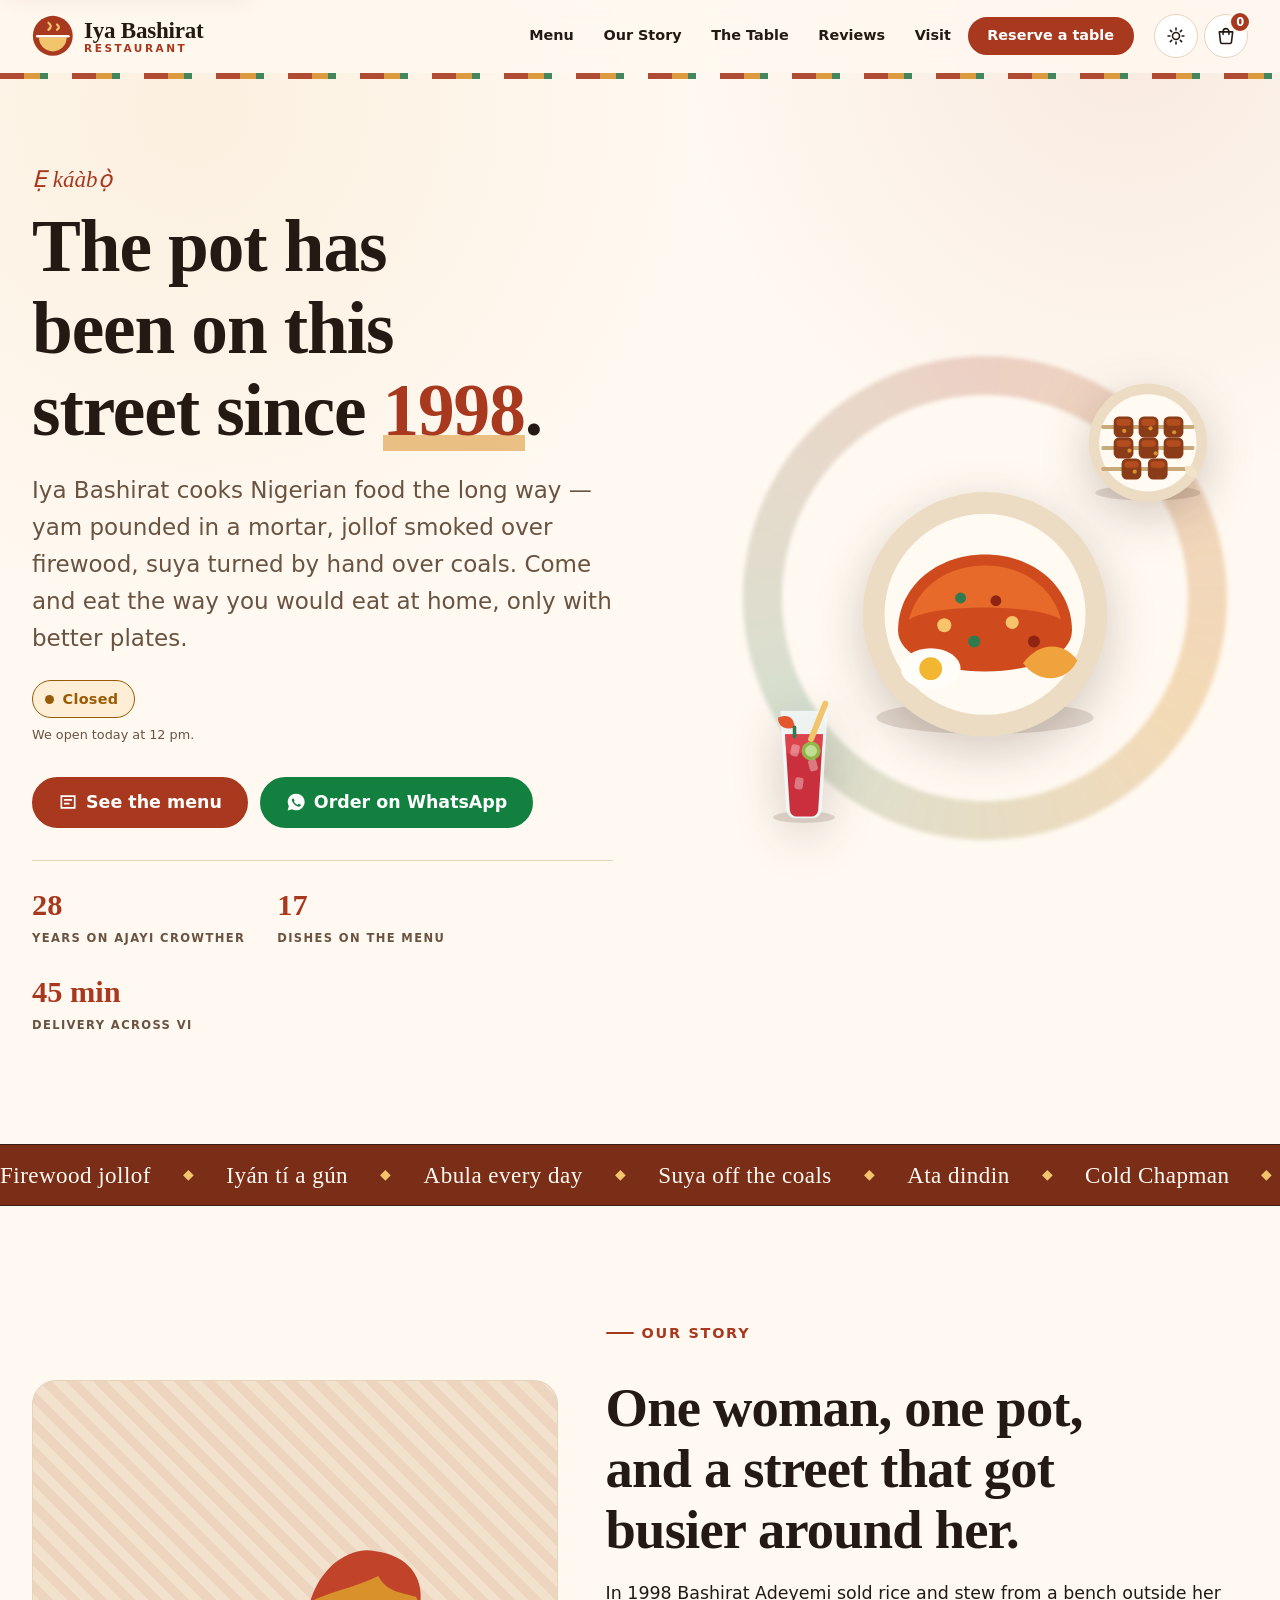
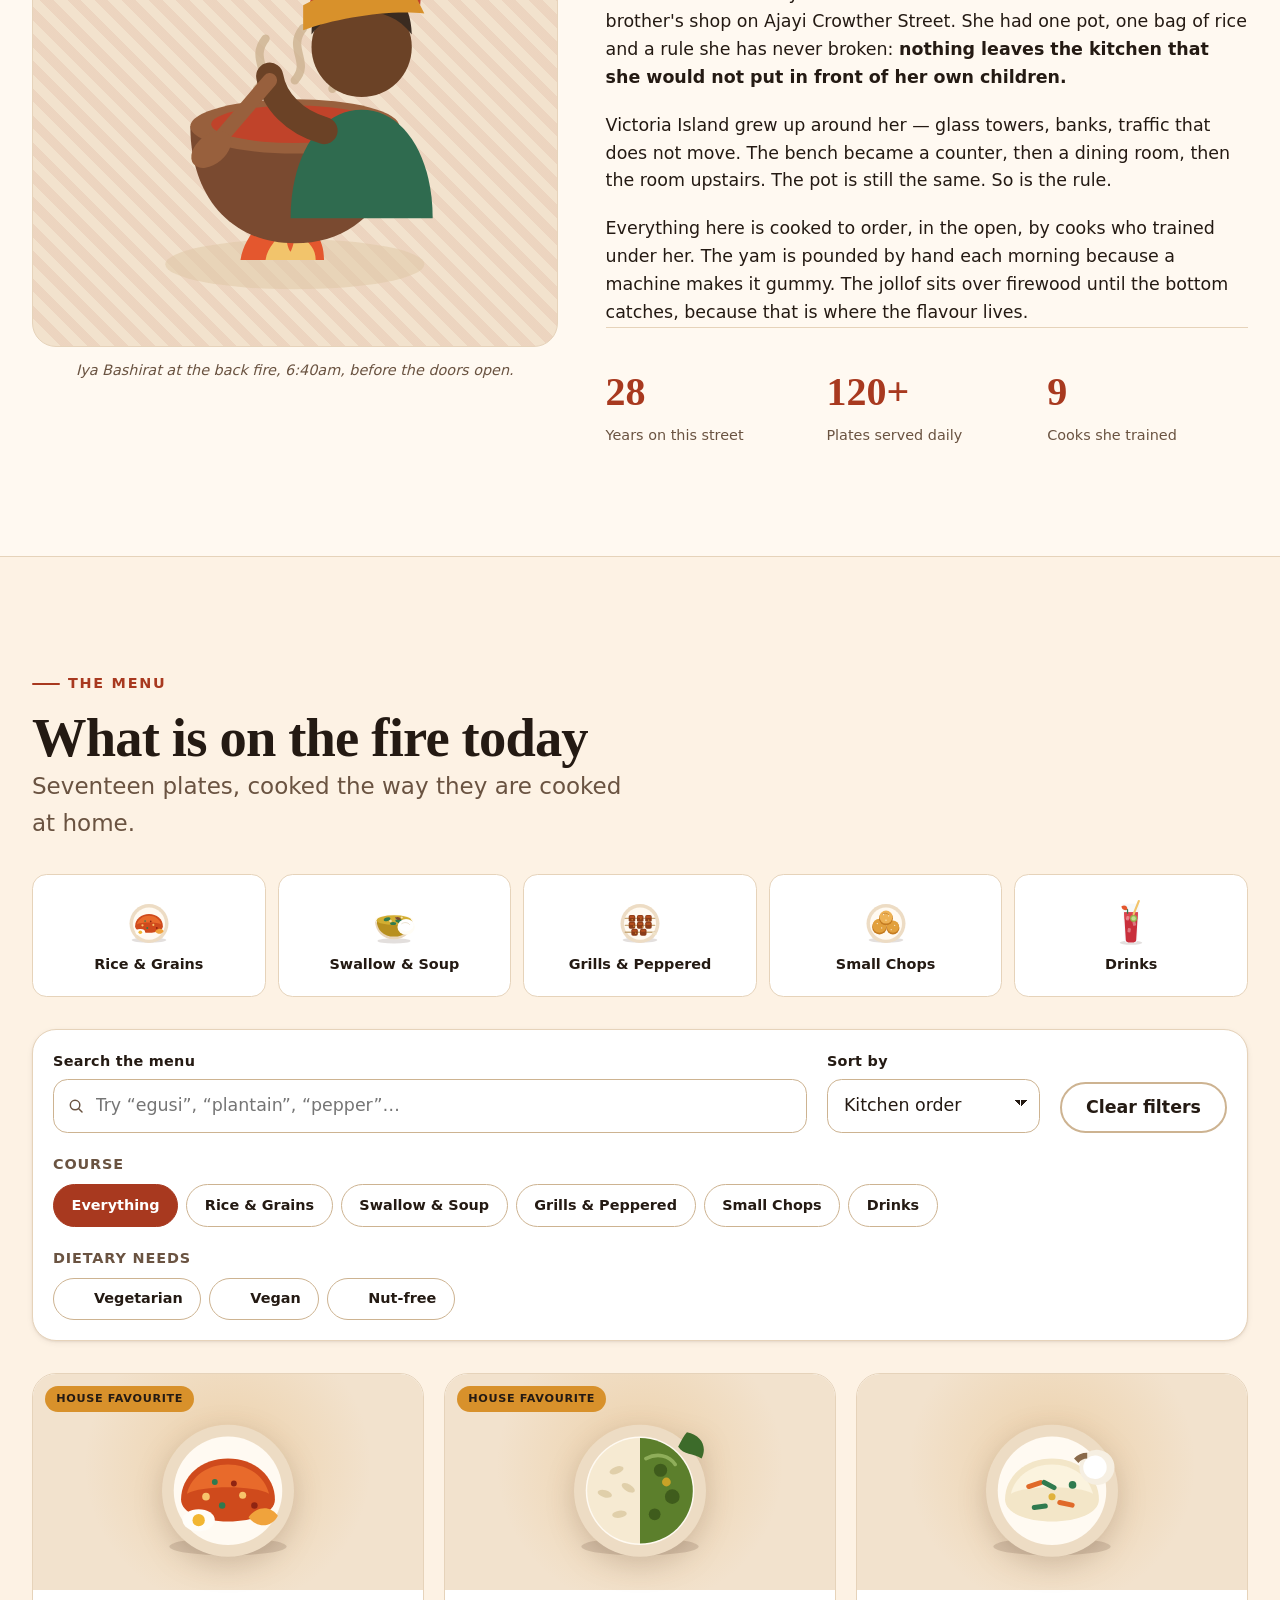
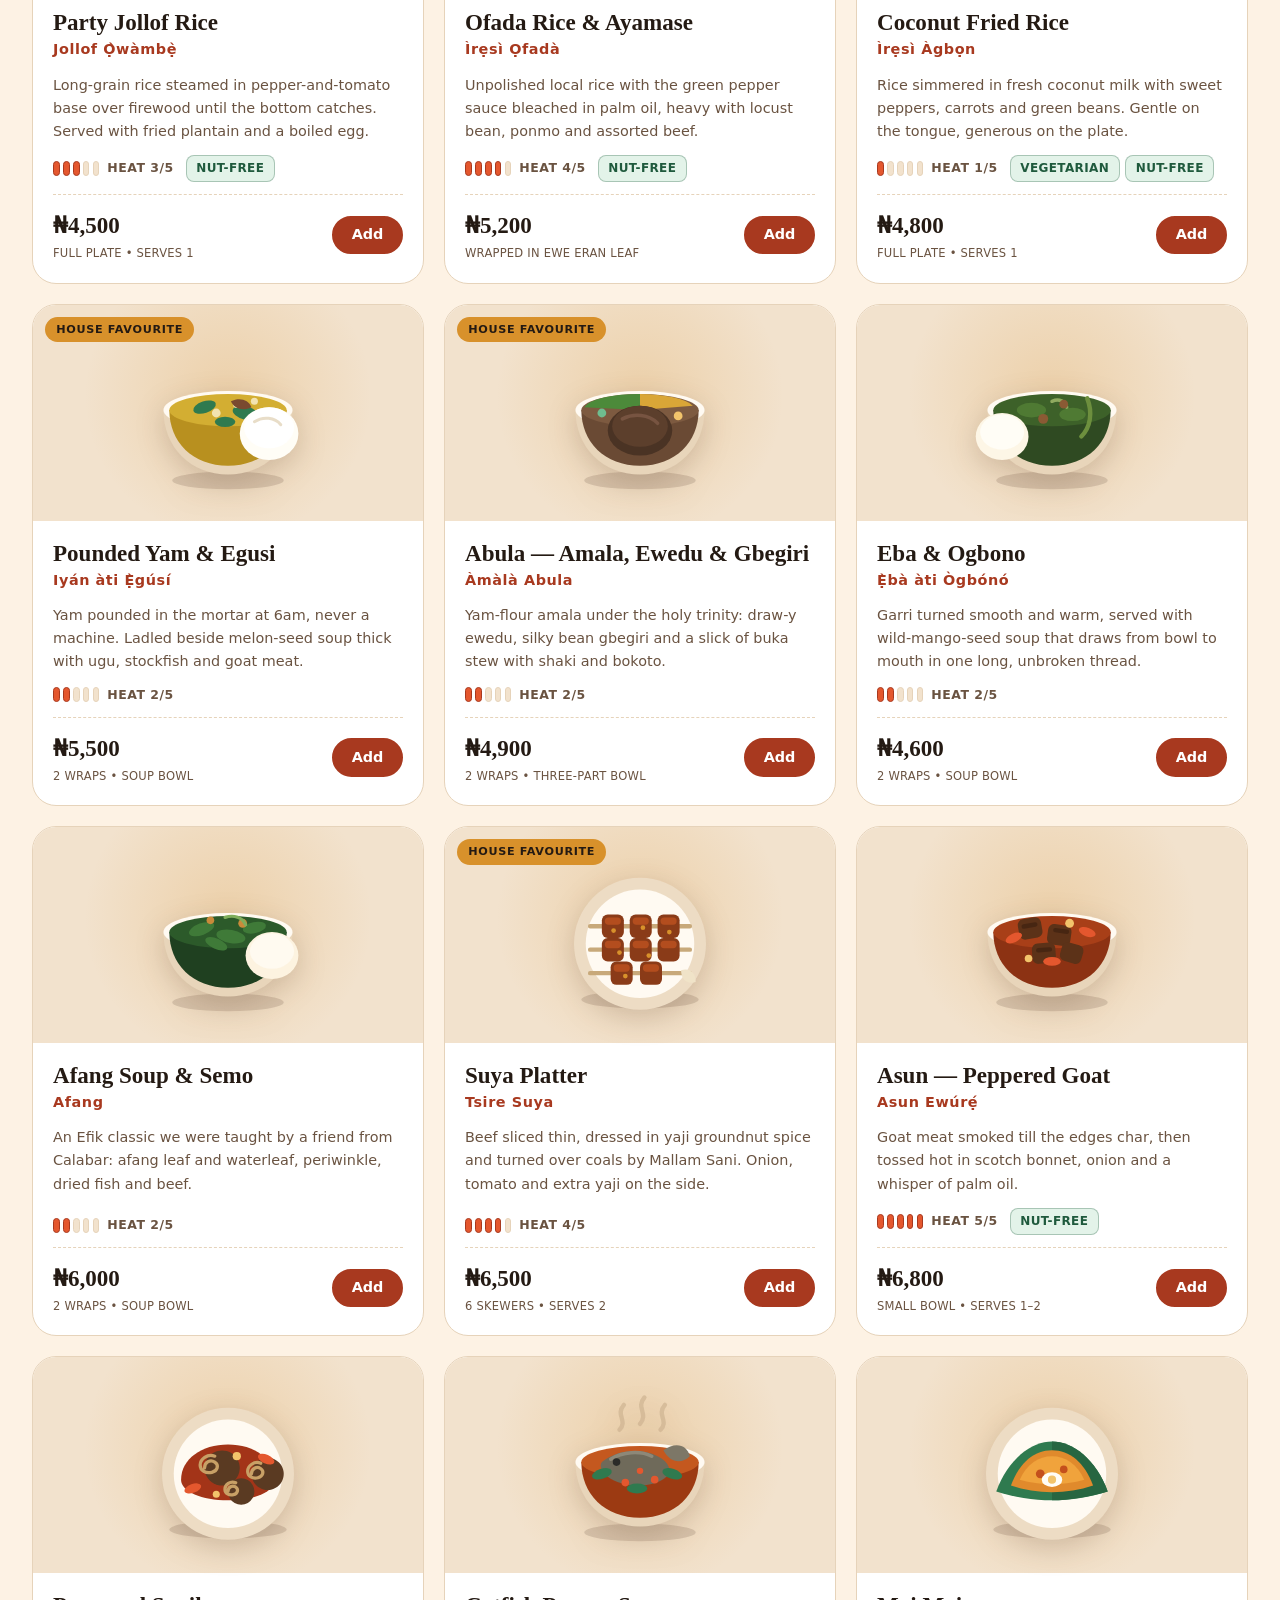
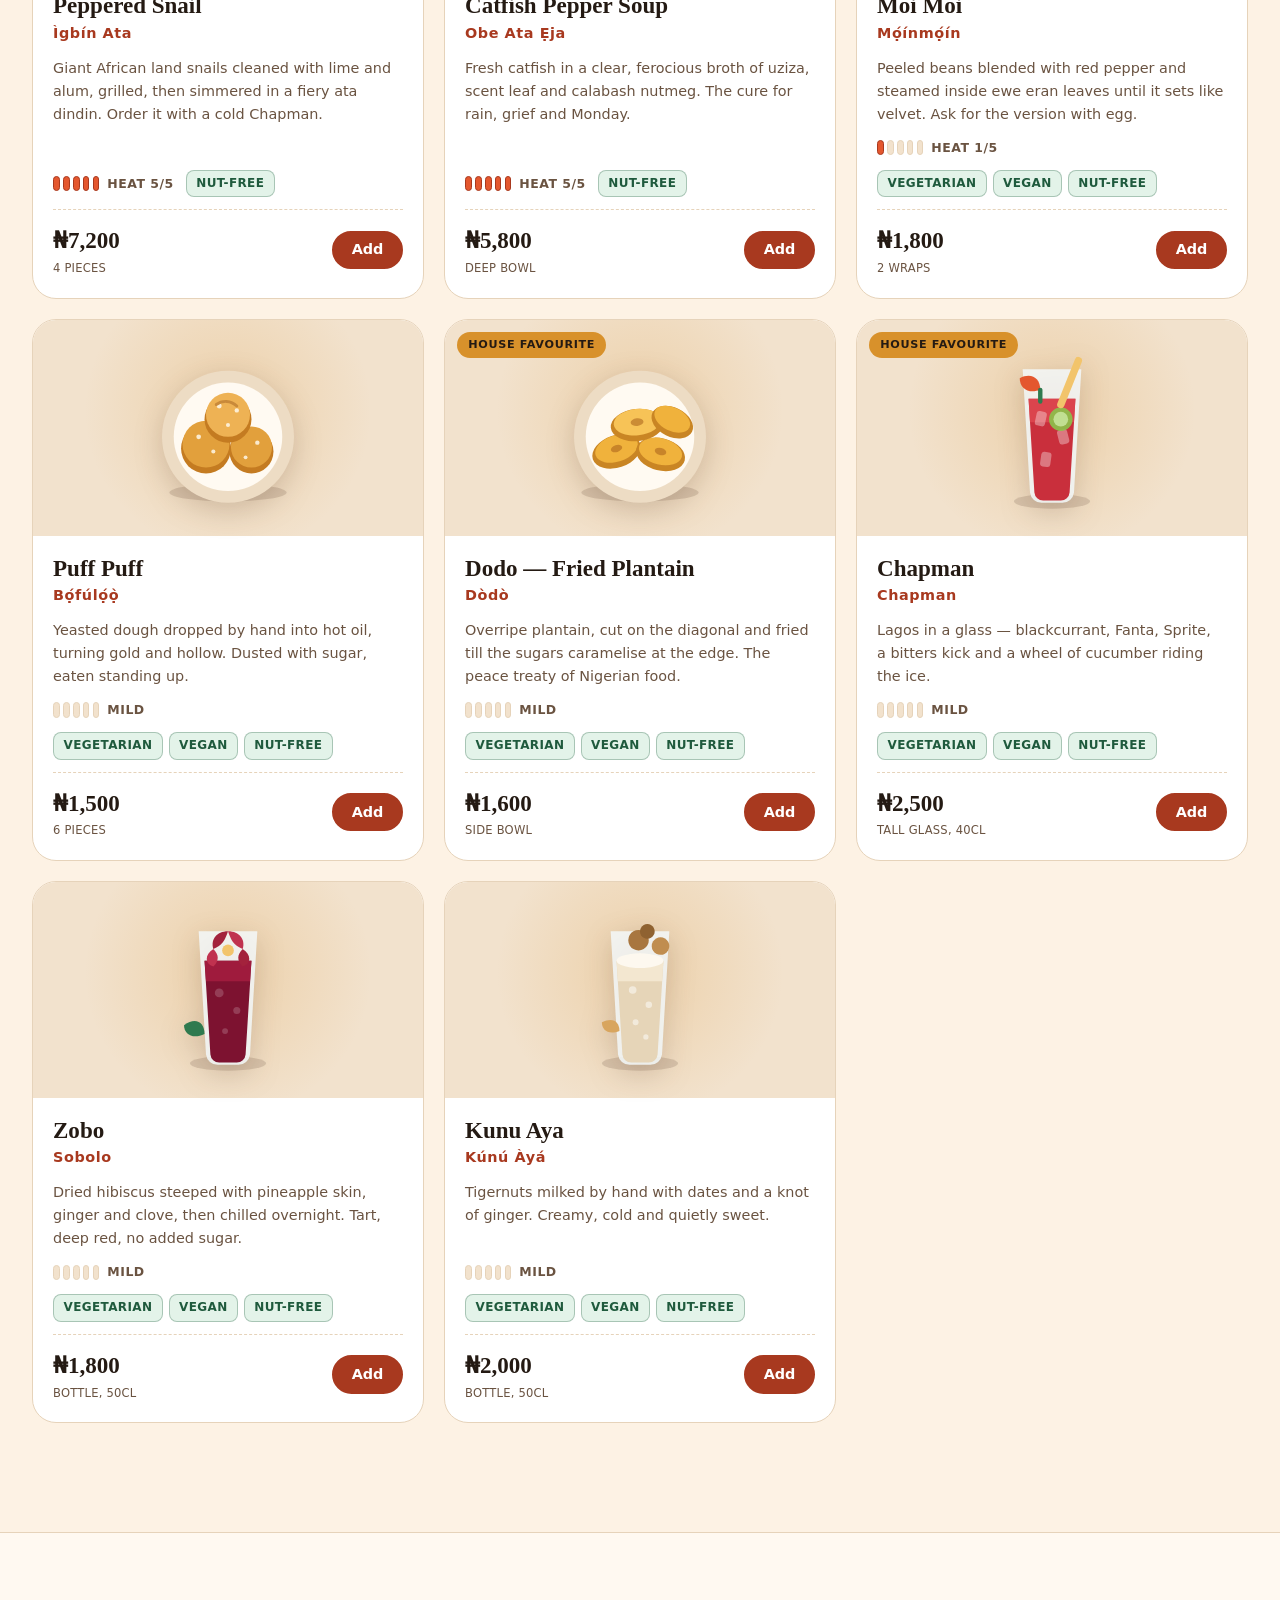
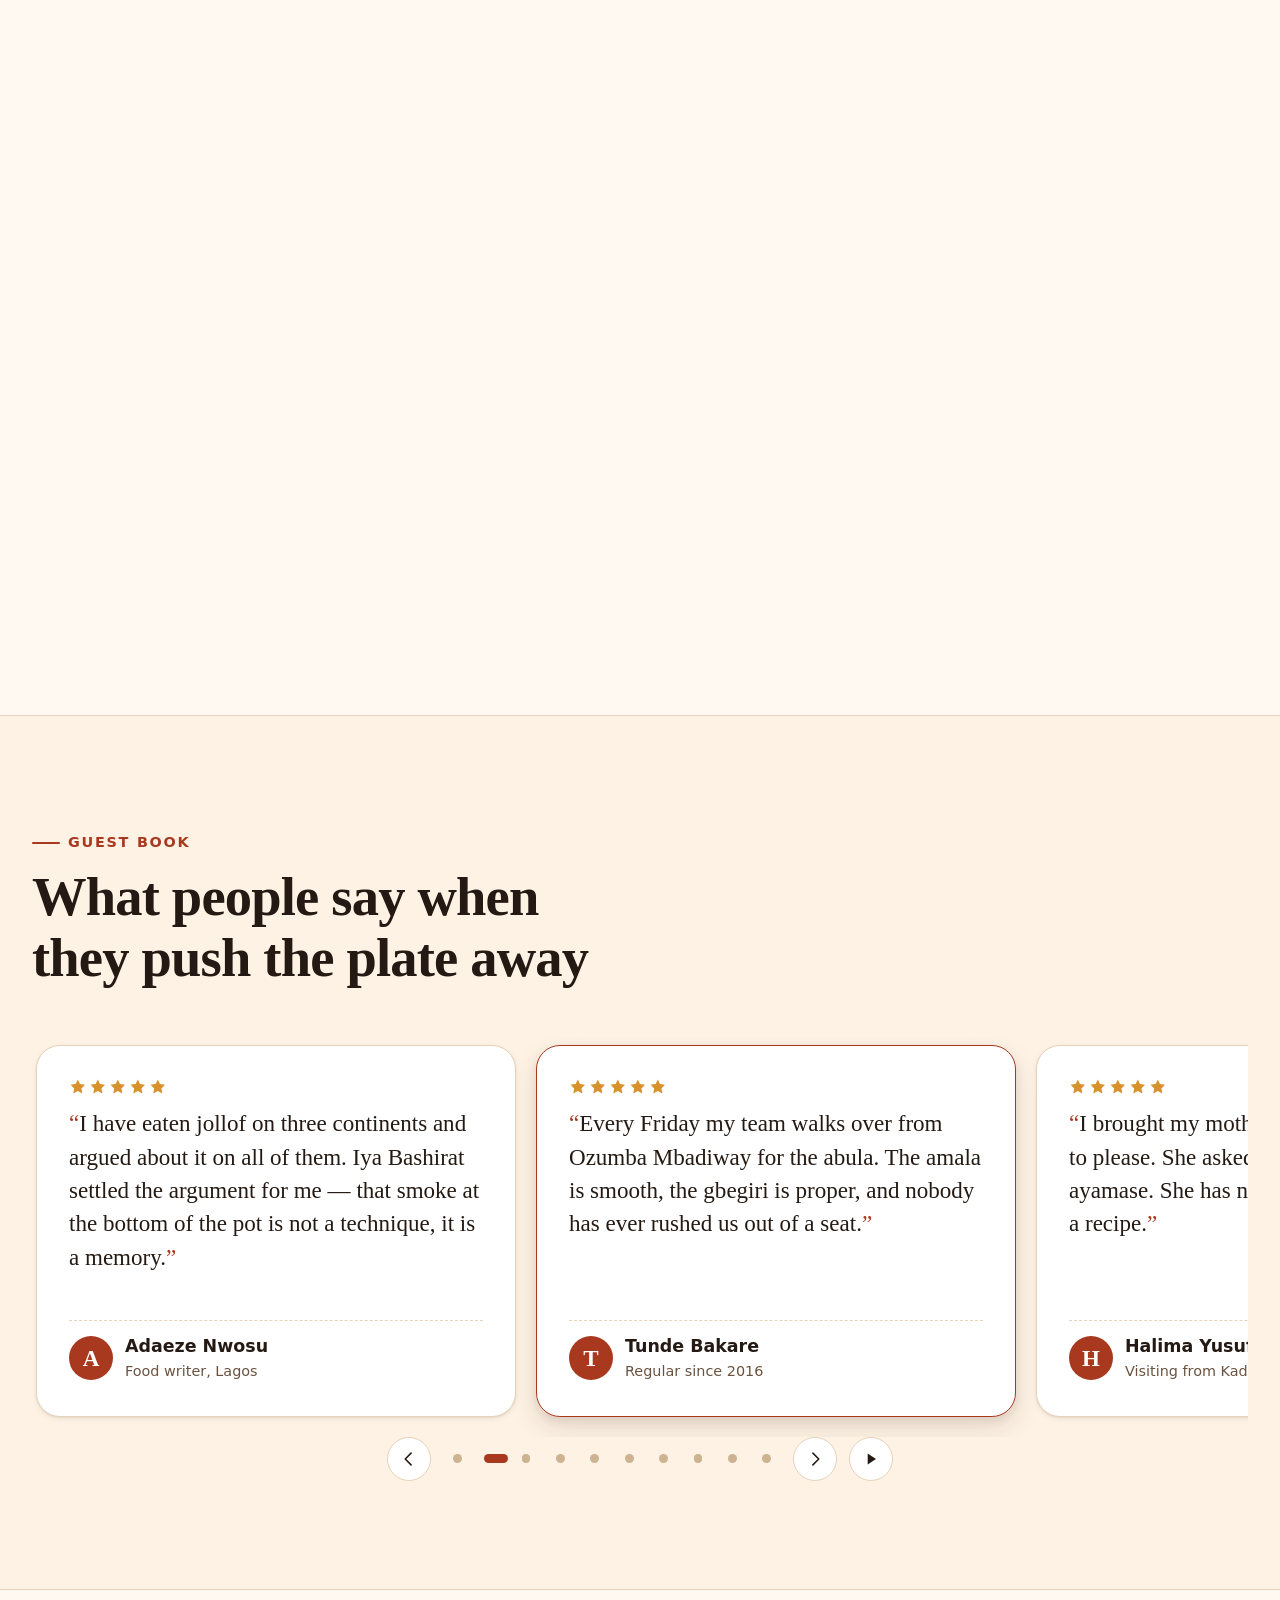
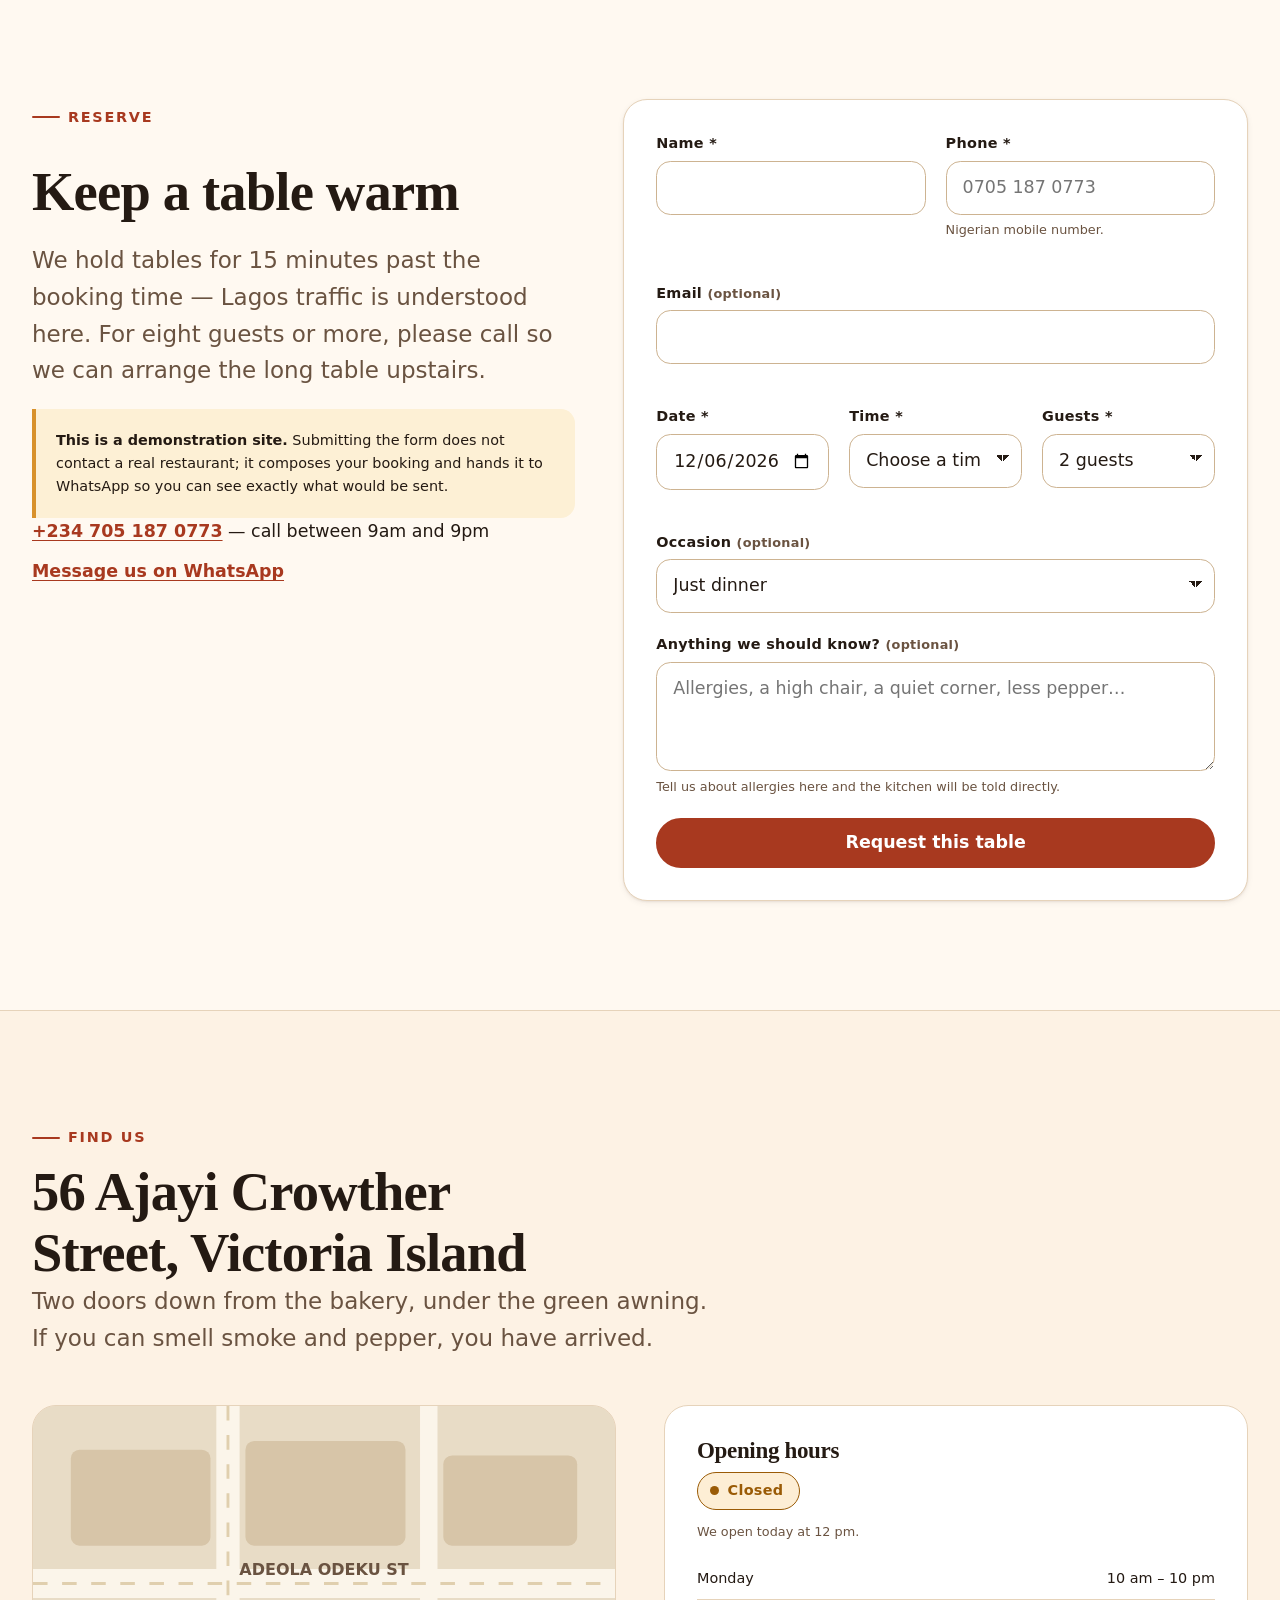
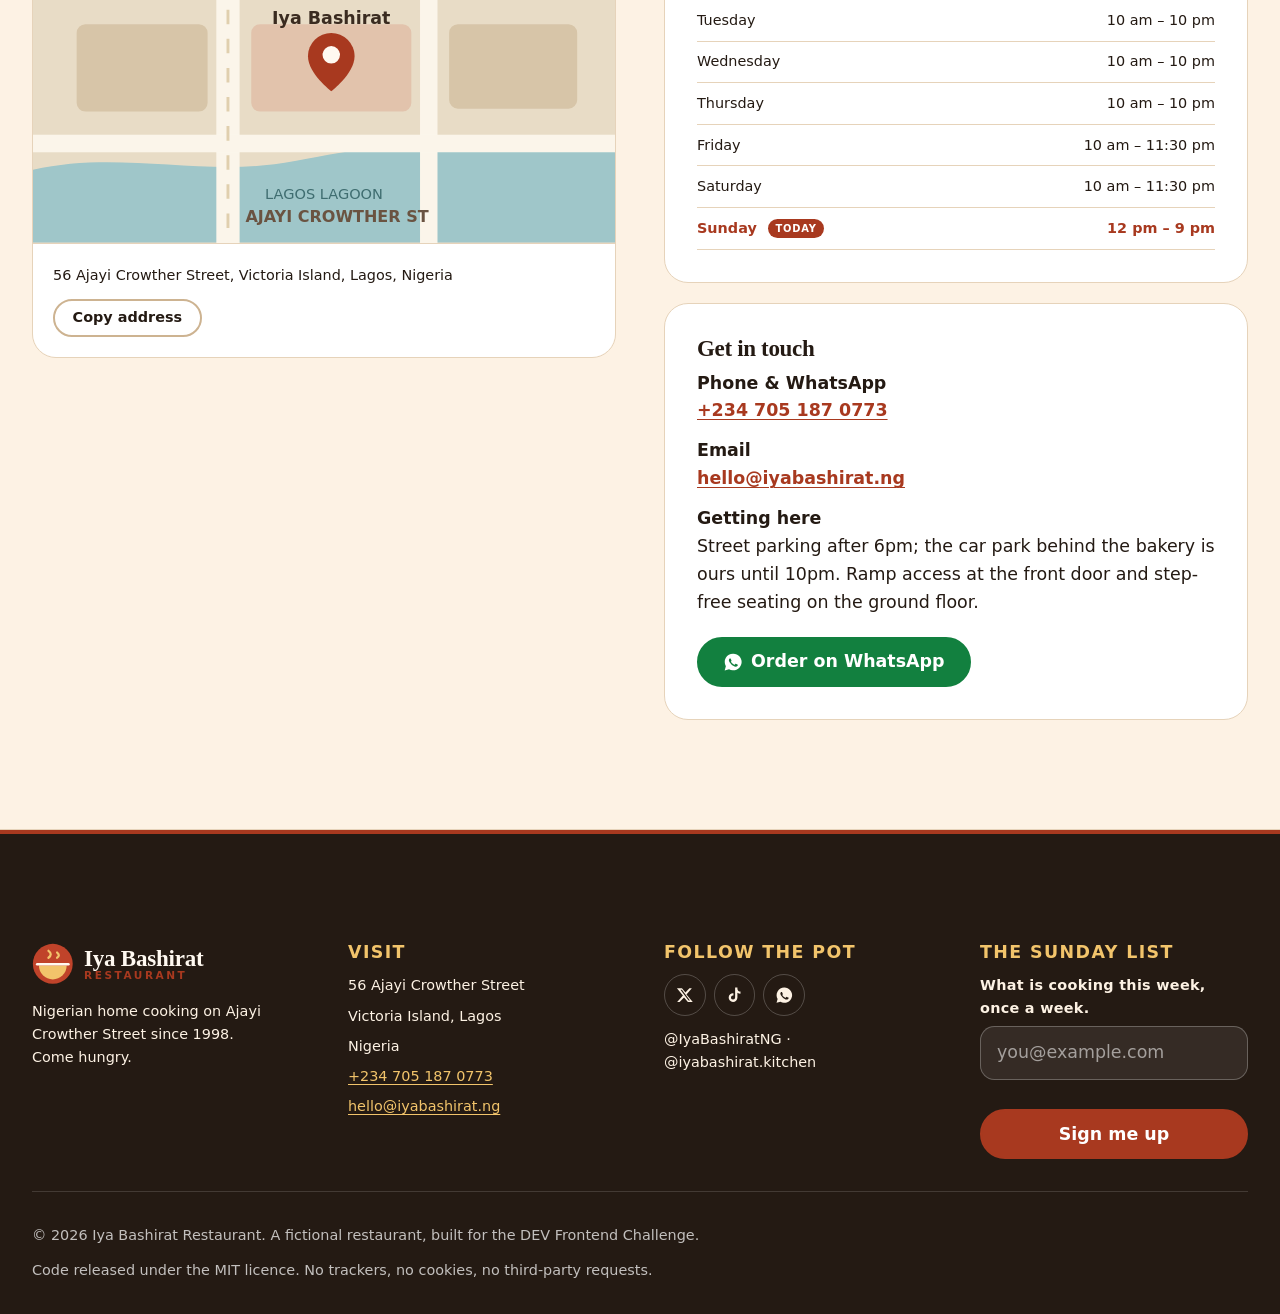
==== commit 43eb0174: "Expand the guest book to ten reviews, and explain a blank page Doubles the testimonial set from five" ====
--- a/index.html
+++ b/index.html
@@ -25,6 +25,21 @@
 <link rel="stylesheet" href="assets/css/sections.css">
 
 <script type="module" src="assets/js/main.js"></script>
+
+<script>
+  /* A classic script, so it still runs in the one case the module above cannot:
+     opening this file straight from disk. Browsers refuse module scripts over
+     file:// on CORS grounds, which would leave the menu and guest book silently
+     blank. main.js stamps data-booted on <html>; if that never happens, say so
+     rather than showing empty sections. */
+  window.addEventListener('load', function () {
+    window.setTimeout(function () {
+      if (document.documentElement.dataset.booted === 'true') return;
+      var warning = document.getElementById('boot-warning');
+      if (warning) warning.hidden = false;
+    }, 500);
+  });
+</script>
 
 <script type="application/ld+json">
 {
@@ -118,6 +133,28 @@
 </header>
 
 <main id="main">
+
+  <!-- Shown only when the ES modules never booted — see the classic script in
+       <head>. Hidden by default so it costs a served page nothing. -->
+  <div class="boot-warning" id="boot-warning" role="alert" hidden>
+    <div class="shell">
+      <p class="boot-warning__title">This page is running without its scripts.</p>
+      <p>
+        The menu and the guest book are built in the browser, so they will look
+        empty until the site is served over <code>http://</code>. Browsers block
+        JavaScript modules on <code>file://</code> addresses.
+      </p>
+      <p>
+        From this folder, run <code>npx serve .</code> or
+        <code>python -m http.server 8000</code>, then open the address it prints.
+        Everything below works from there.
+      </p>
+      <p>
+        In the meantime, you can still reach us on
+        <a href="tel:+2347051870773">+234&nbsp;705&nbsp;187&nbsp;0773</a>.
+      </p>
+    </div>
+  </div>
 
   <!-- ============================================================ hero -->
   <section class="hero" id="top" aria-labelledby="hero-title">
--- a/assets/css/sections.css
+++ b/assets/css/sections.css
@@ -1102,6 +1102,32 @@
     font-weight: 700;
   }
 
+  /* ------------------------------------------------- boot failure banner */
+  .boot-warning {
+    padding-block: var(--space-md);
+    background: var(--warning-soft);
+    color: var(--text);
+    border-bottom: 3px solid var(--warning);
+  }
+
+  .boot-warning p + p {
+    margin-top: var(--space-xs);
+  }
+
+  .boot-warning__title {
+    font-weight: 750;
+    font-size: var(--step-1);
+    color: var(--warning);
+  }
+
+  .boot-warning code {
+    padding: 0.1rem 0.4rem;
+    border-radius: var(--radius-sm);
+    background: var(--surface);
+    border: 1px solid var(--border);
+    font-size: 0.9em;
+  }
+
   /* -------------------------------------------------------------- no-js */
   .no-js-note {
     padding: var(--space-md);
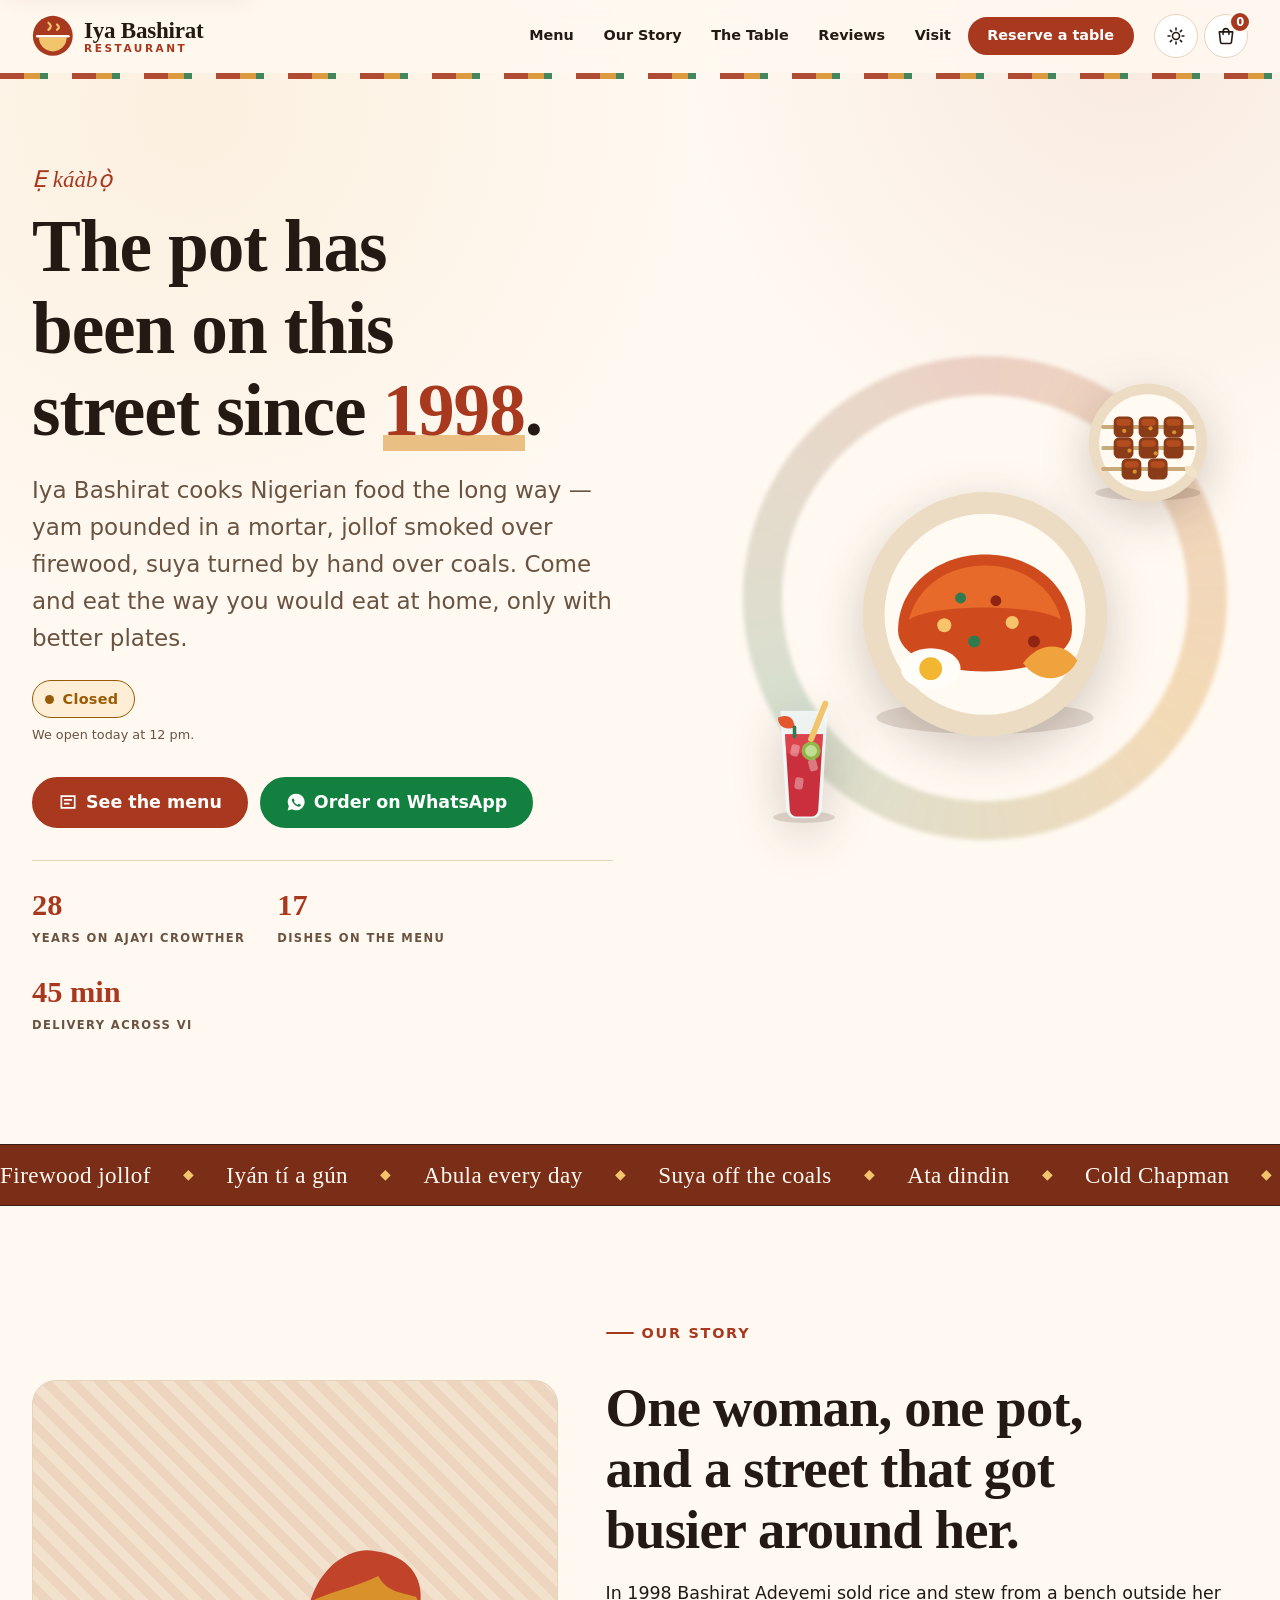
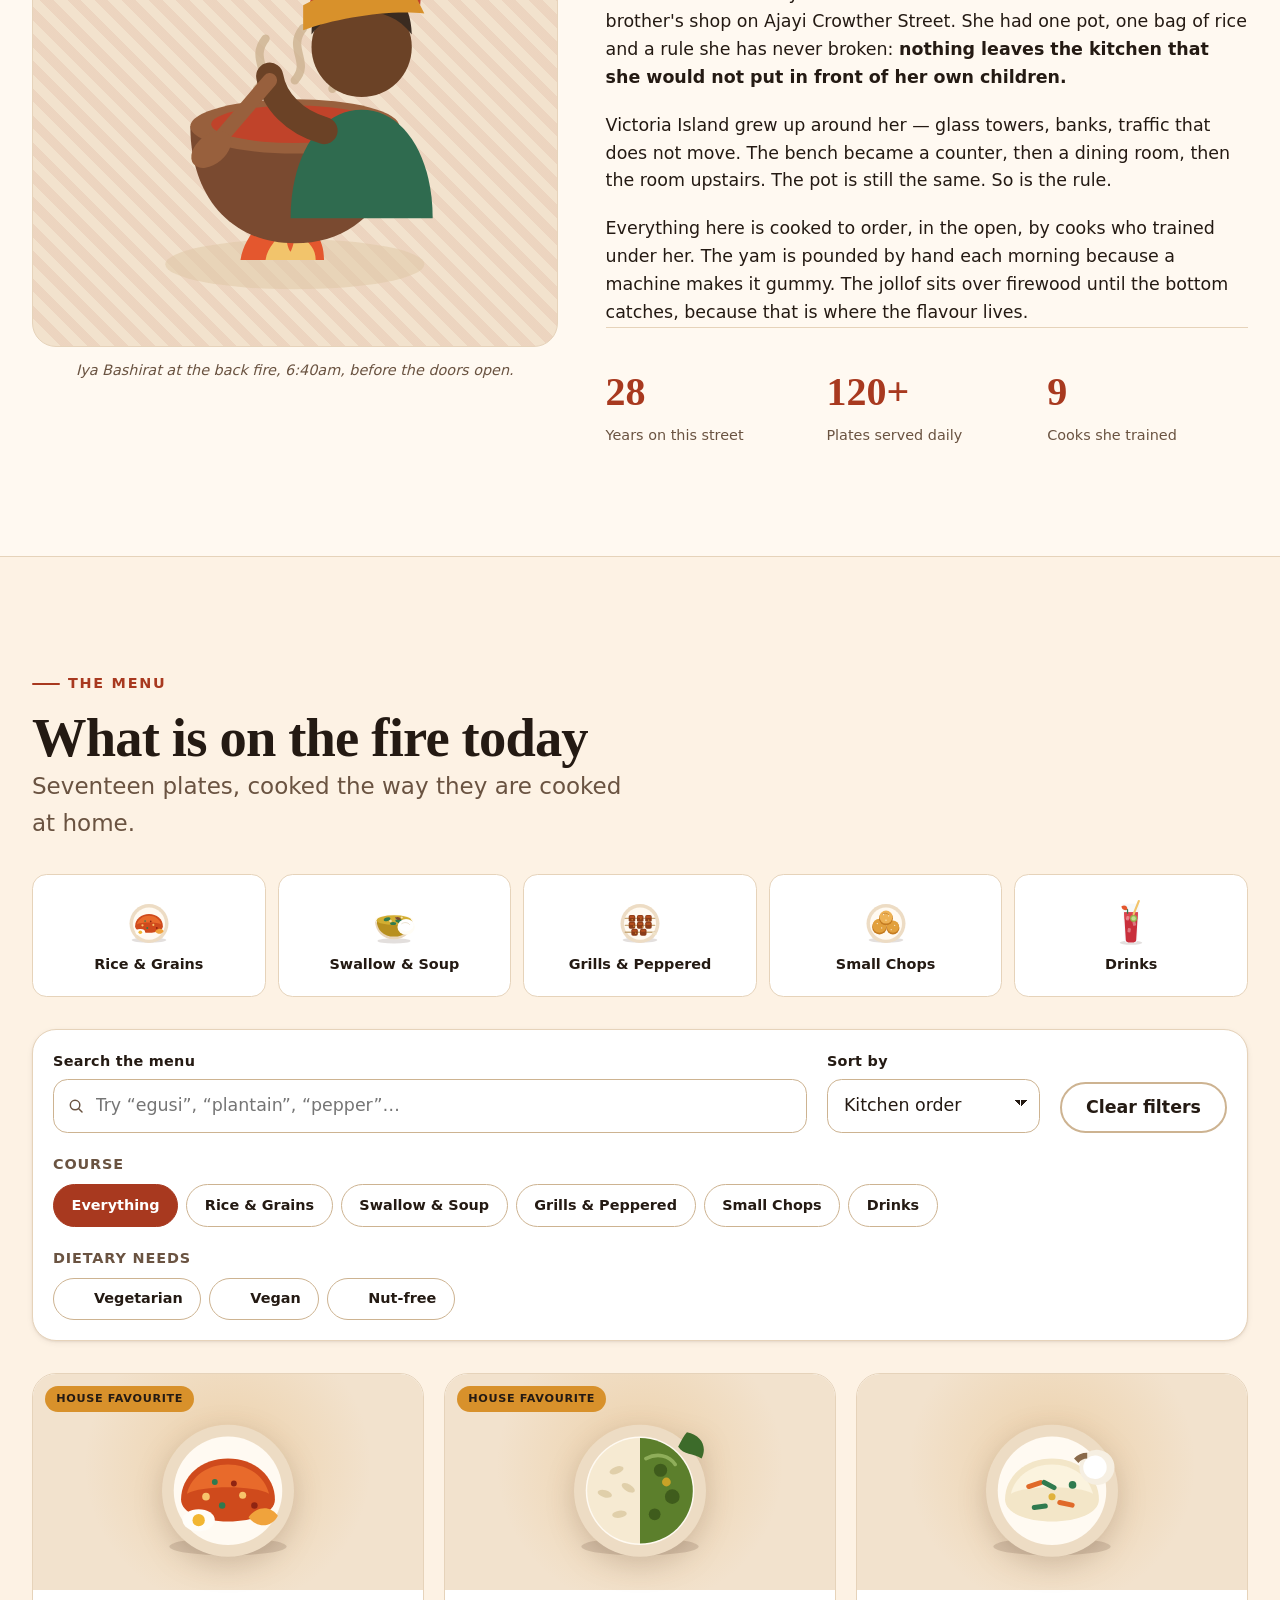
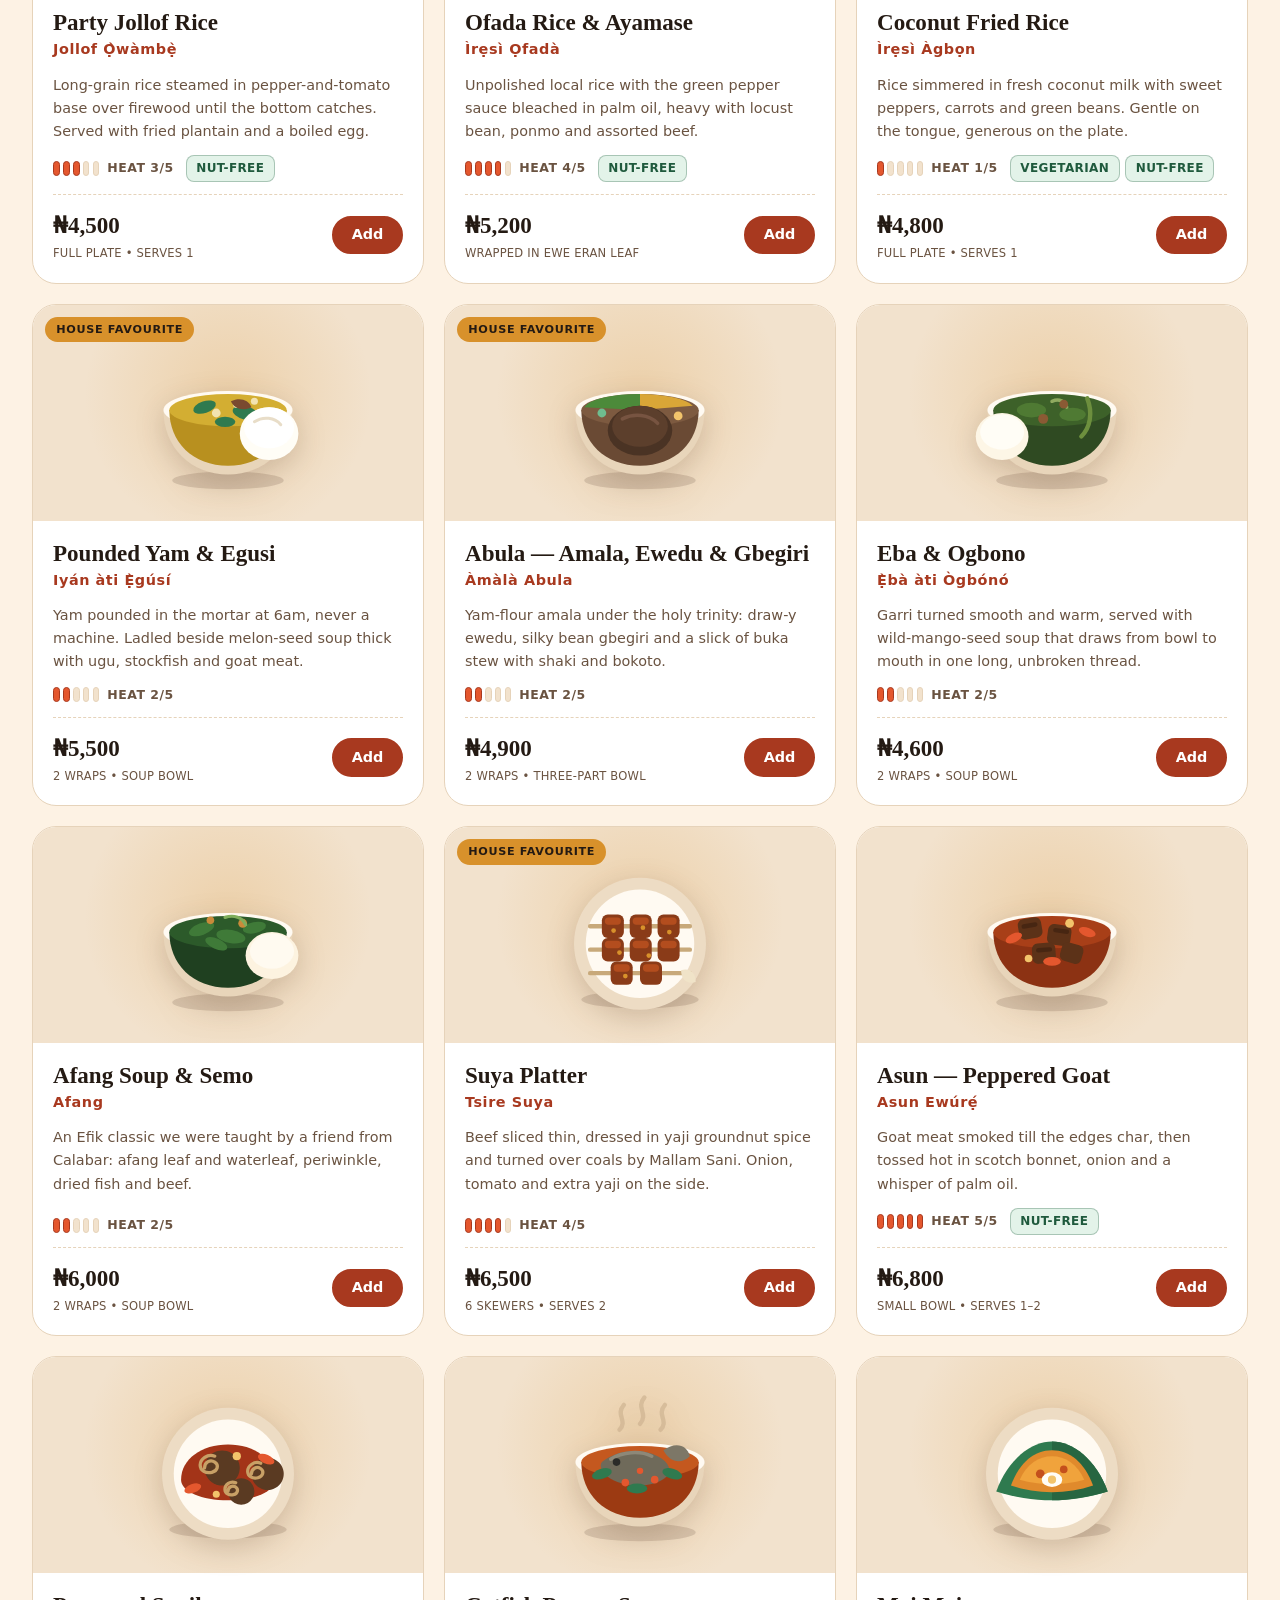
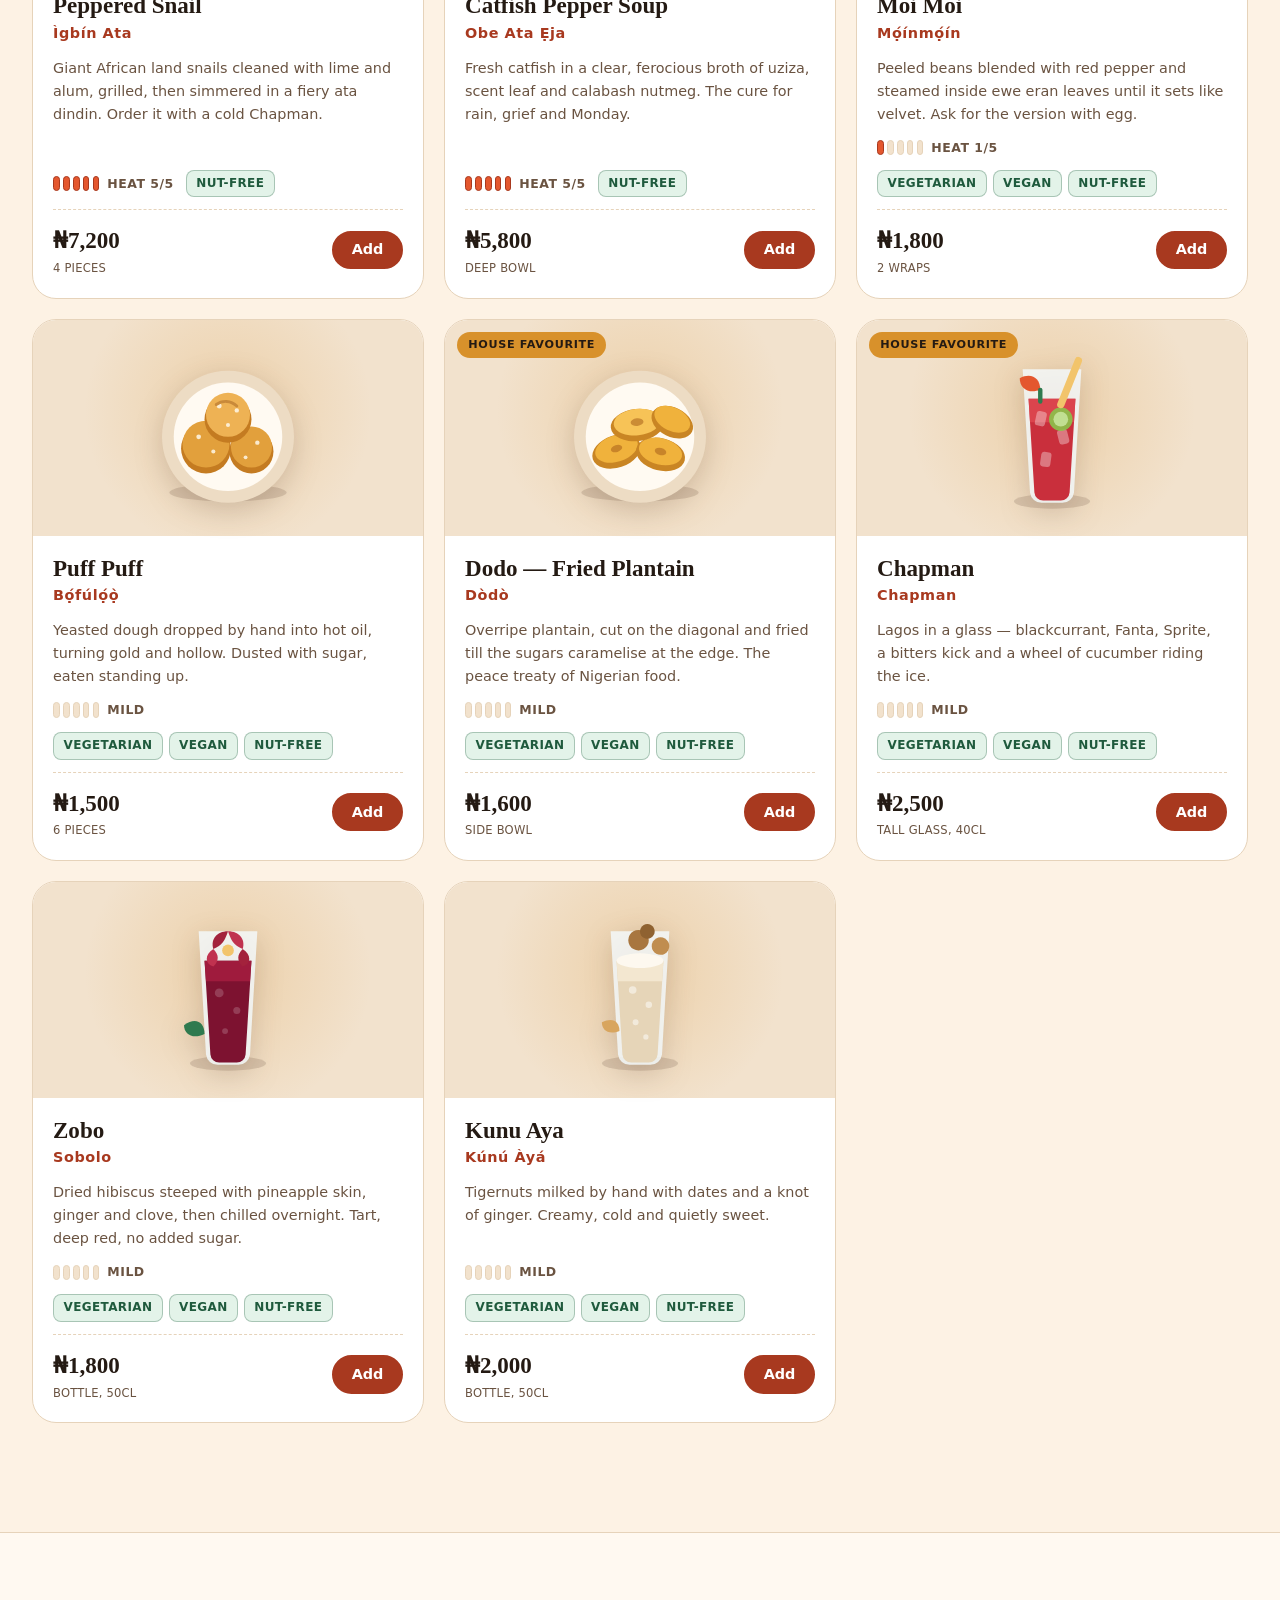
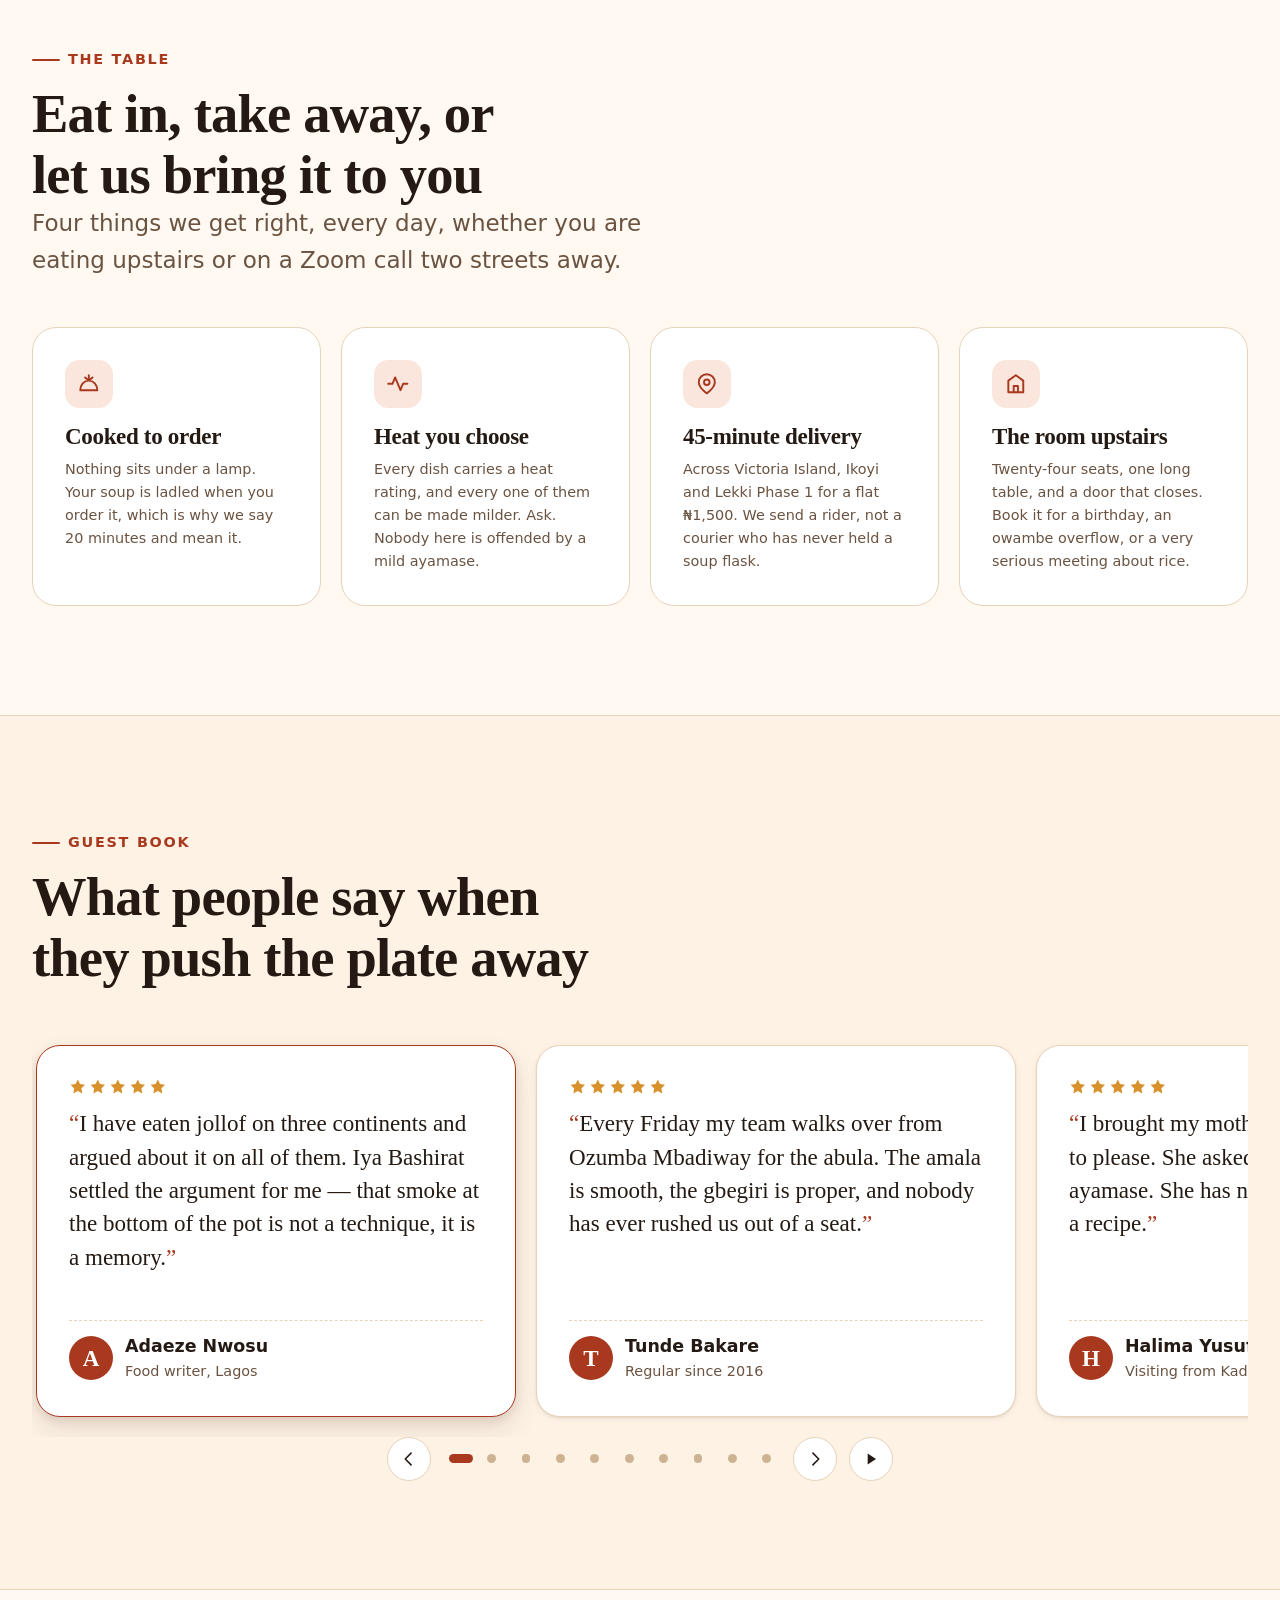
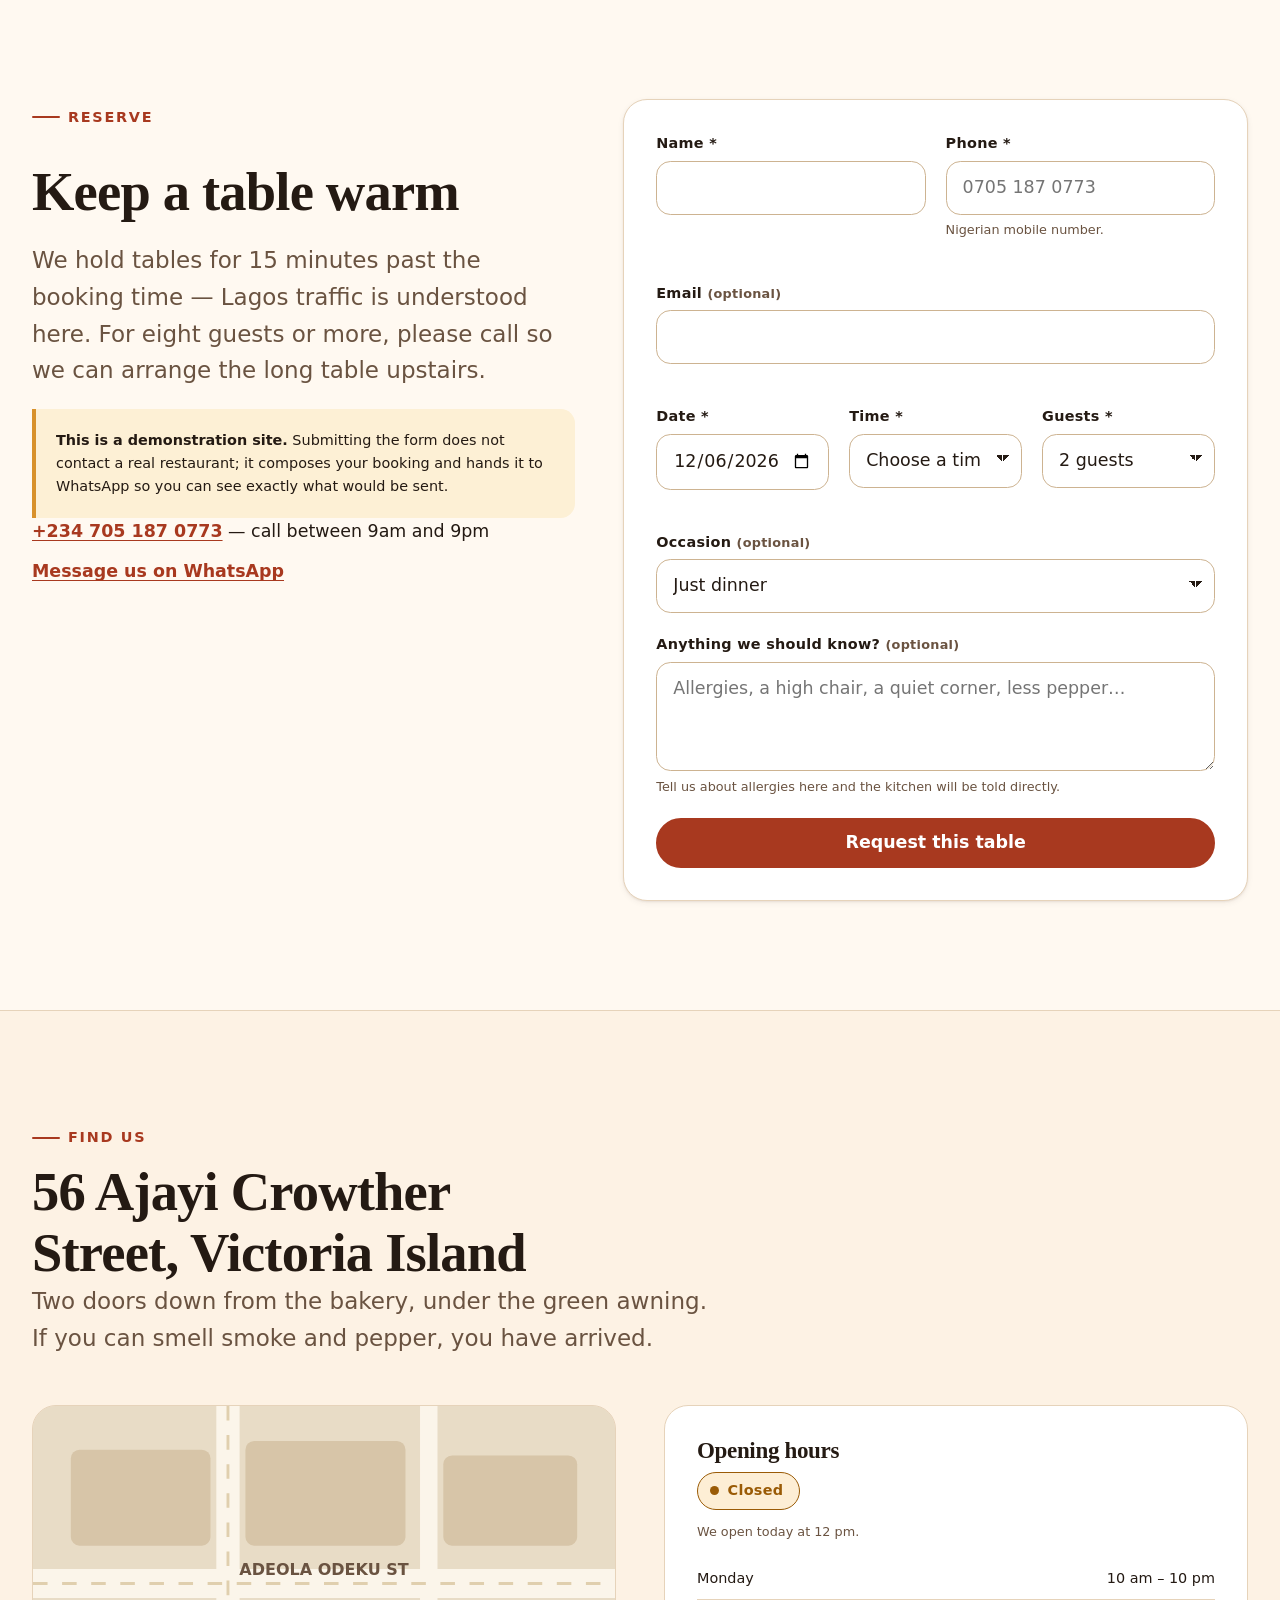
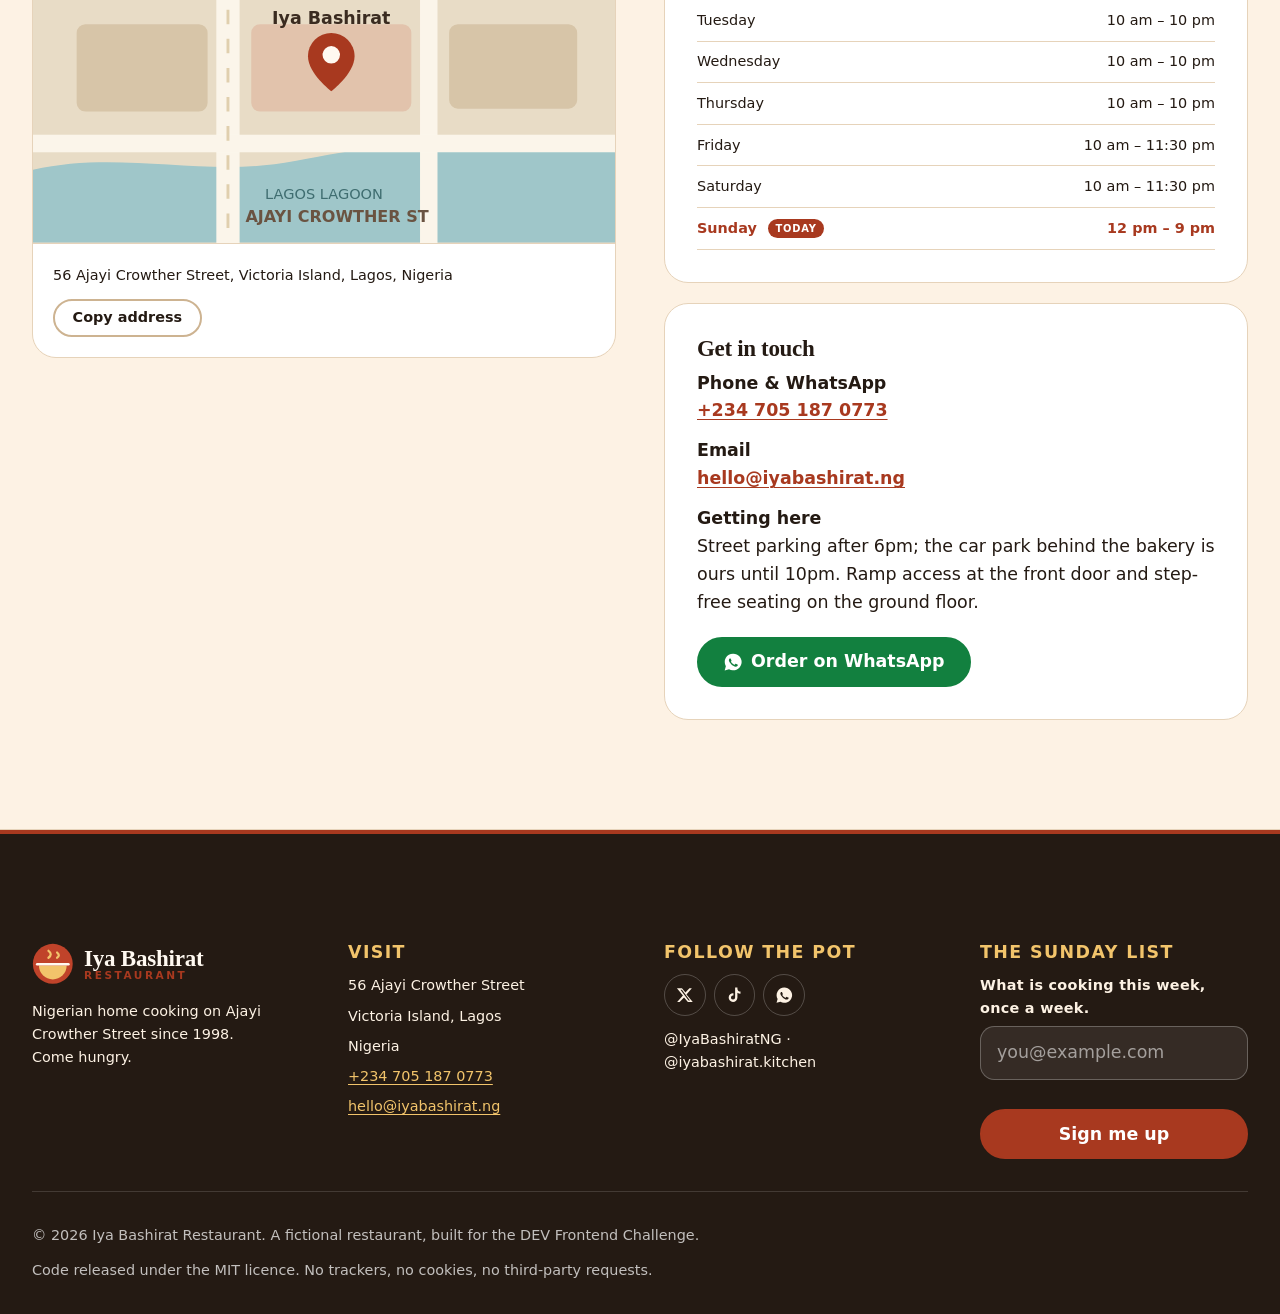
==== commit 32e4246a: "Add a double-click launcher that installs nothing Viewing the site previously meant knowing that ES " ====
--- a/index.html
+++ b/index.html
@@ -145,9 +145,9 @@
         JavaScript modules on <code>file://</code> addresses.
       </p>
       <p>
-        From this folder, run <code>npx serve .</code> or
-        <code>python -m http.server 8000</code>, then open the address it prints.
-        Everything below works from there.
+        Close this and double-click <code>Open in browser.cmd</code> in the same
+        folder instead — it serves the site and reopens it properly. Nothing gets
+        installed. Everything below works from there.
       </p>
       <p>
         In the meantime, you can still reach us on
